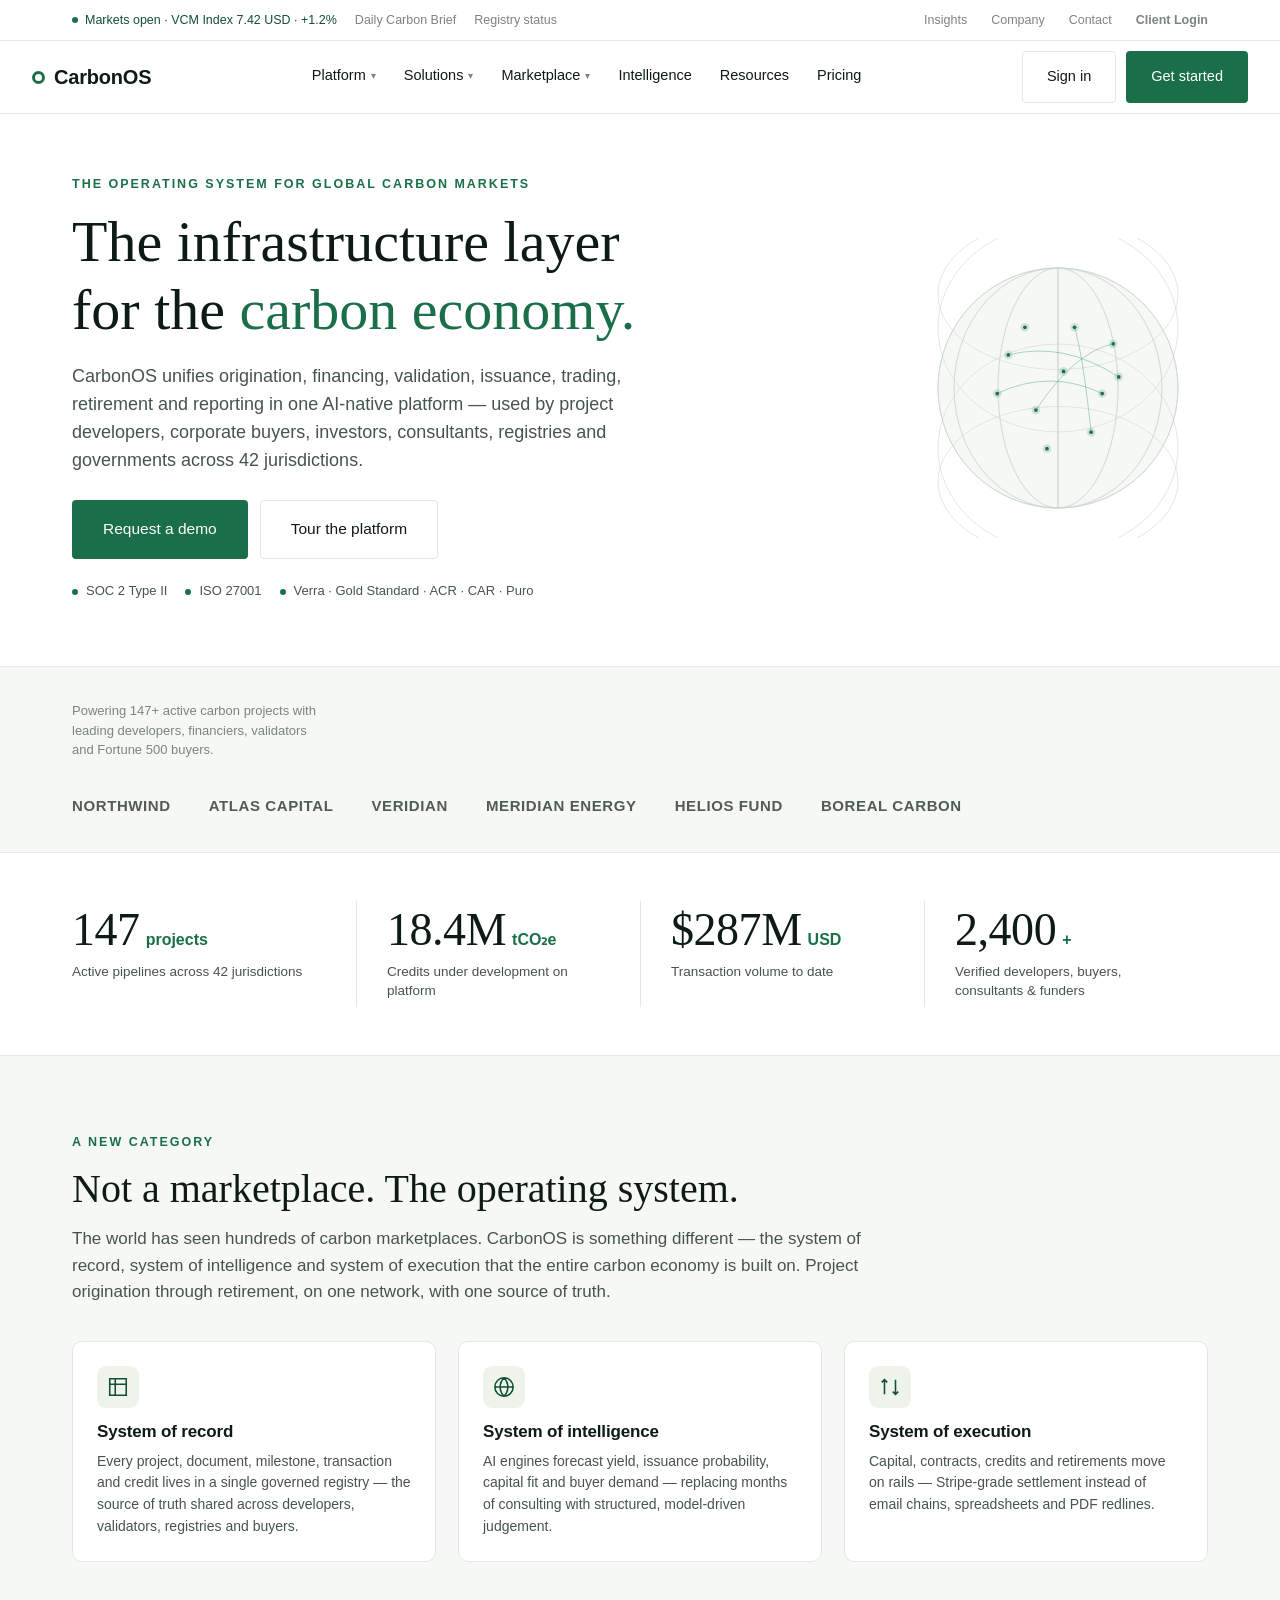
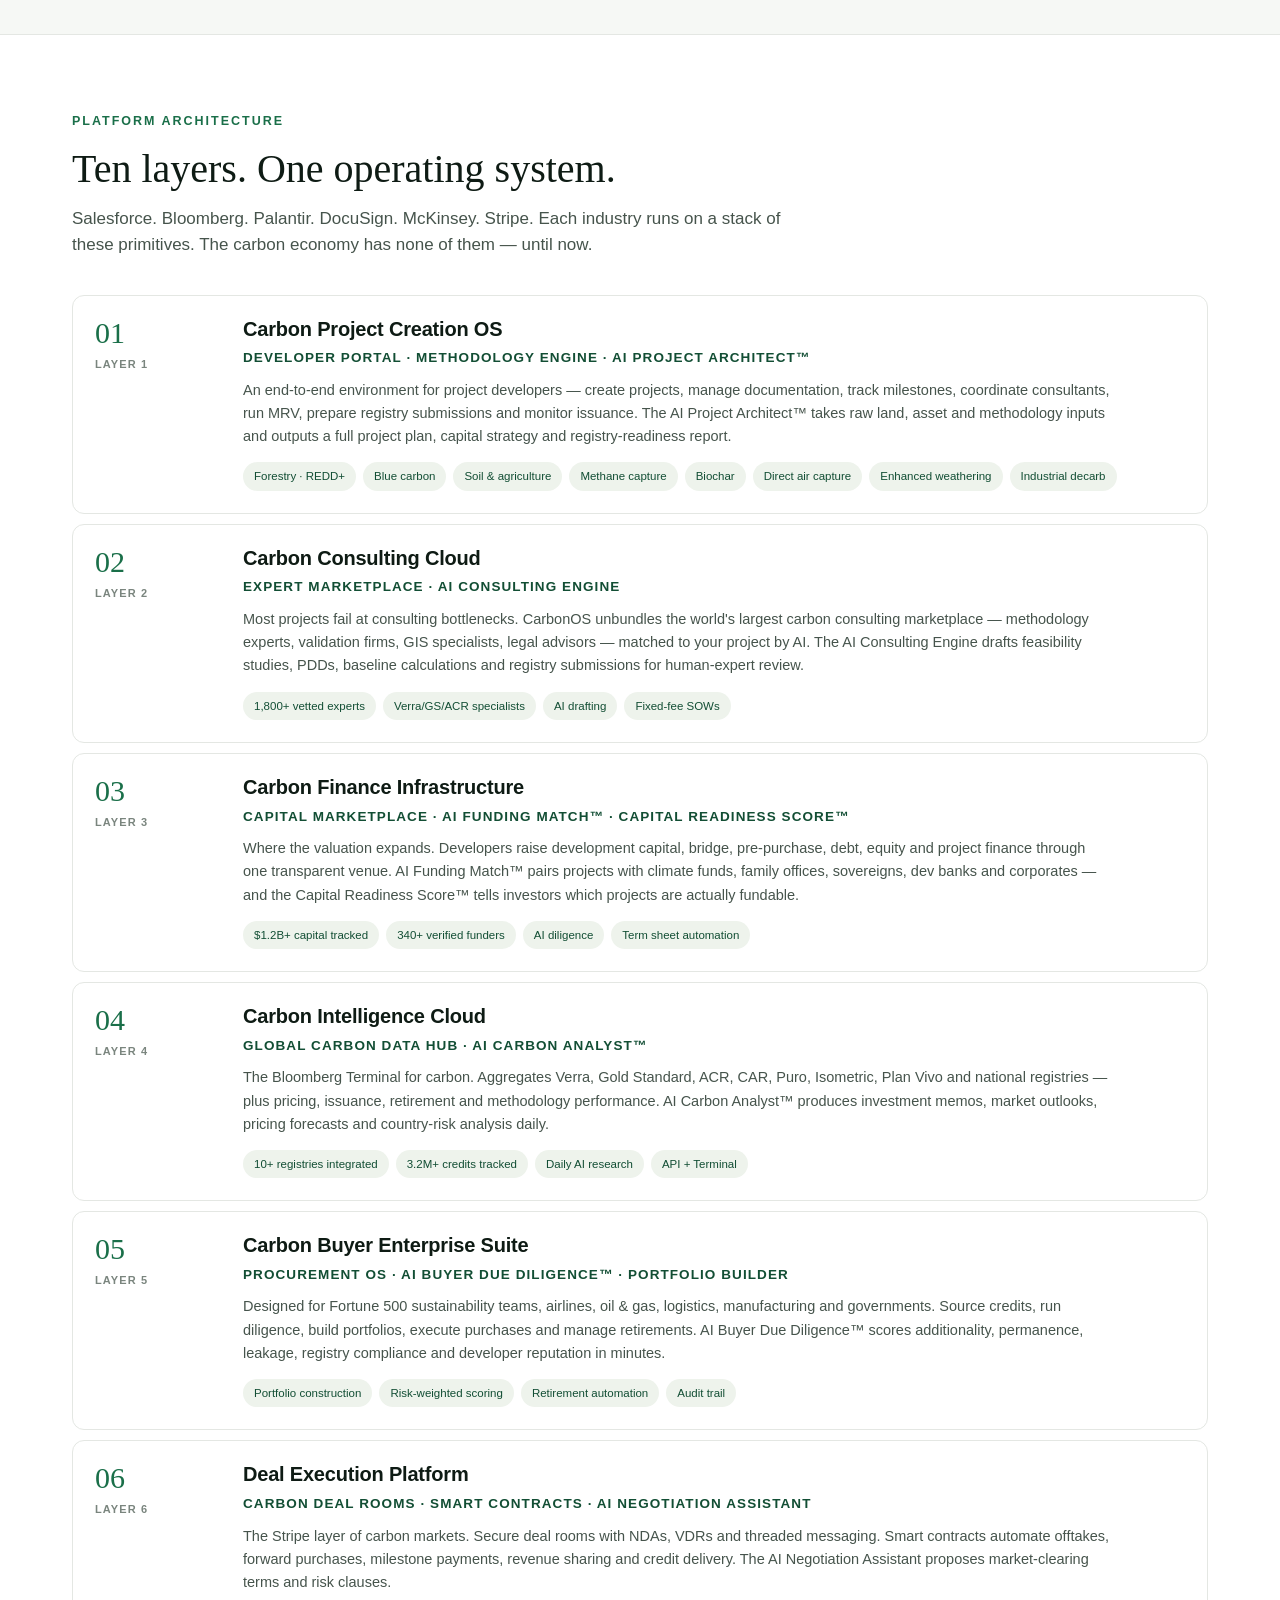
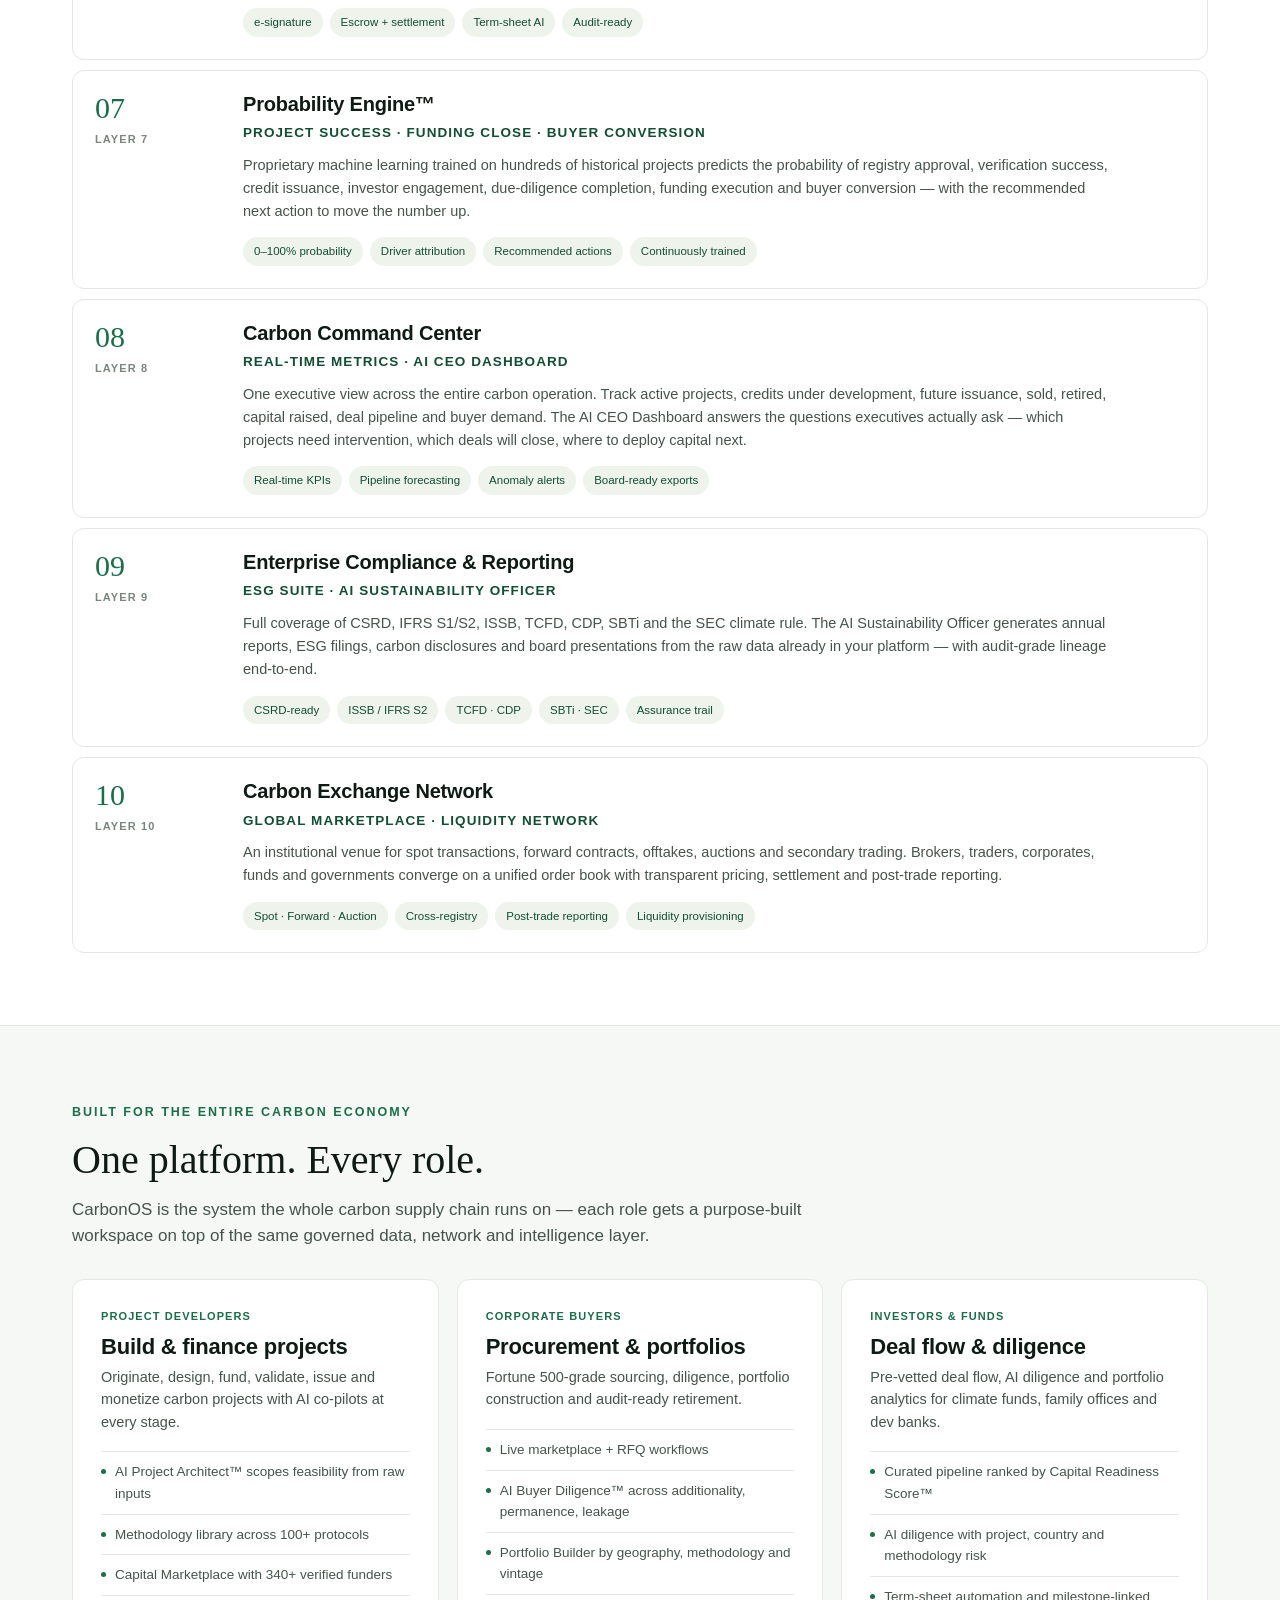
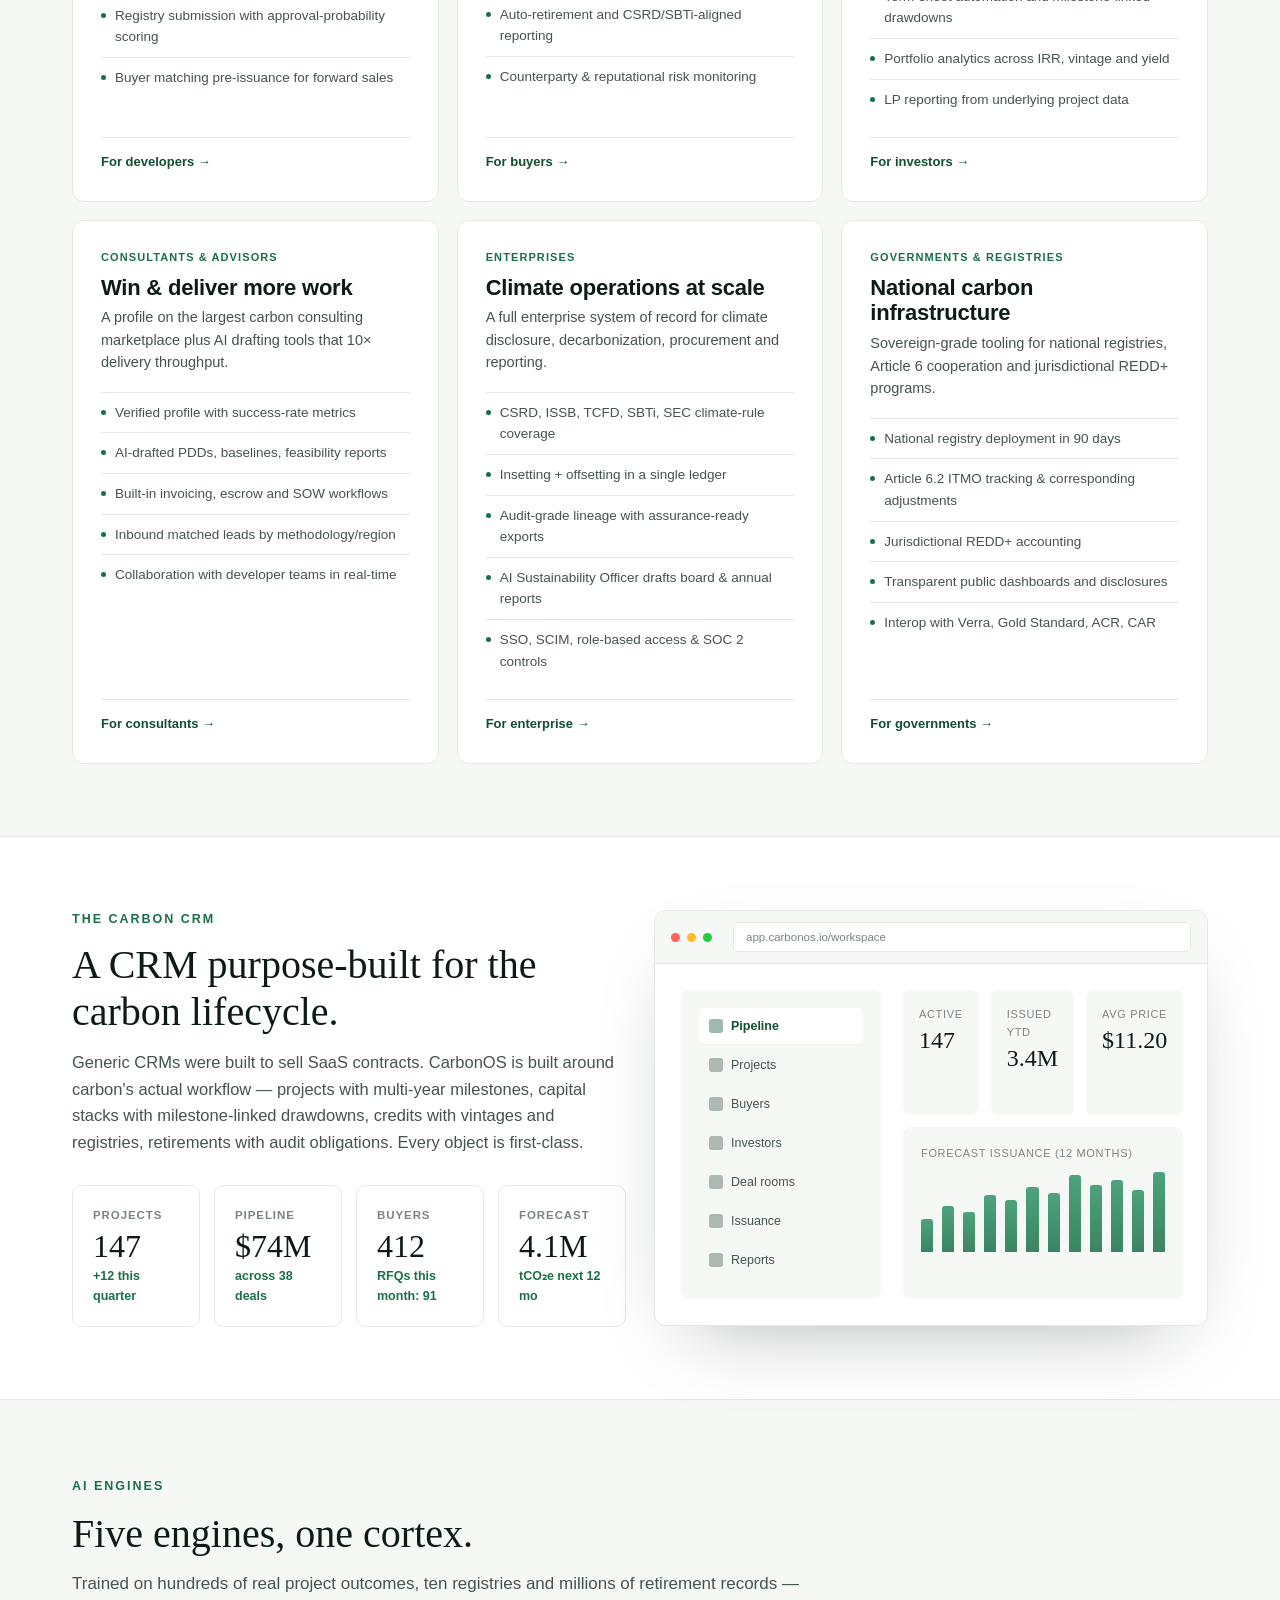
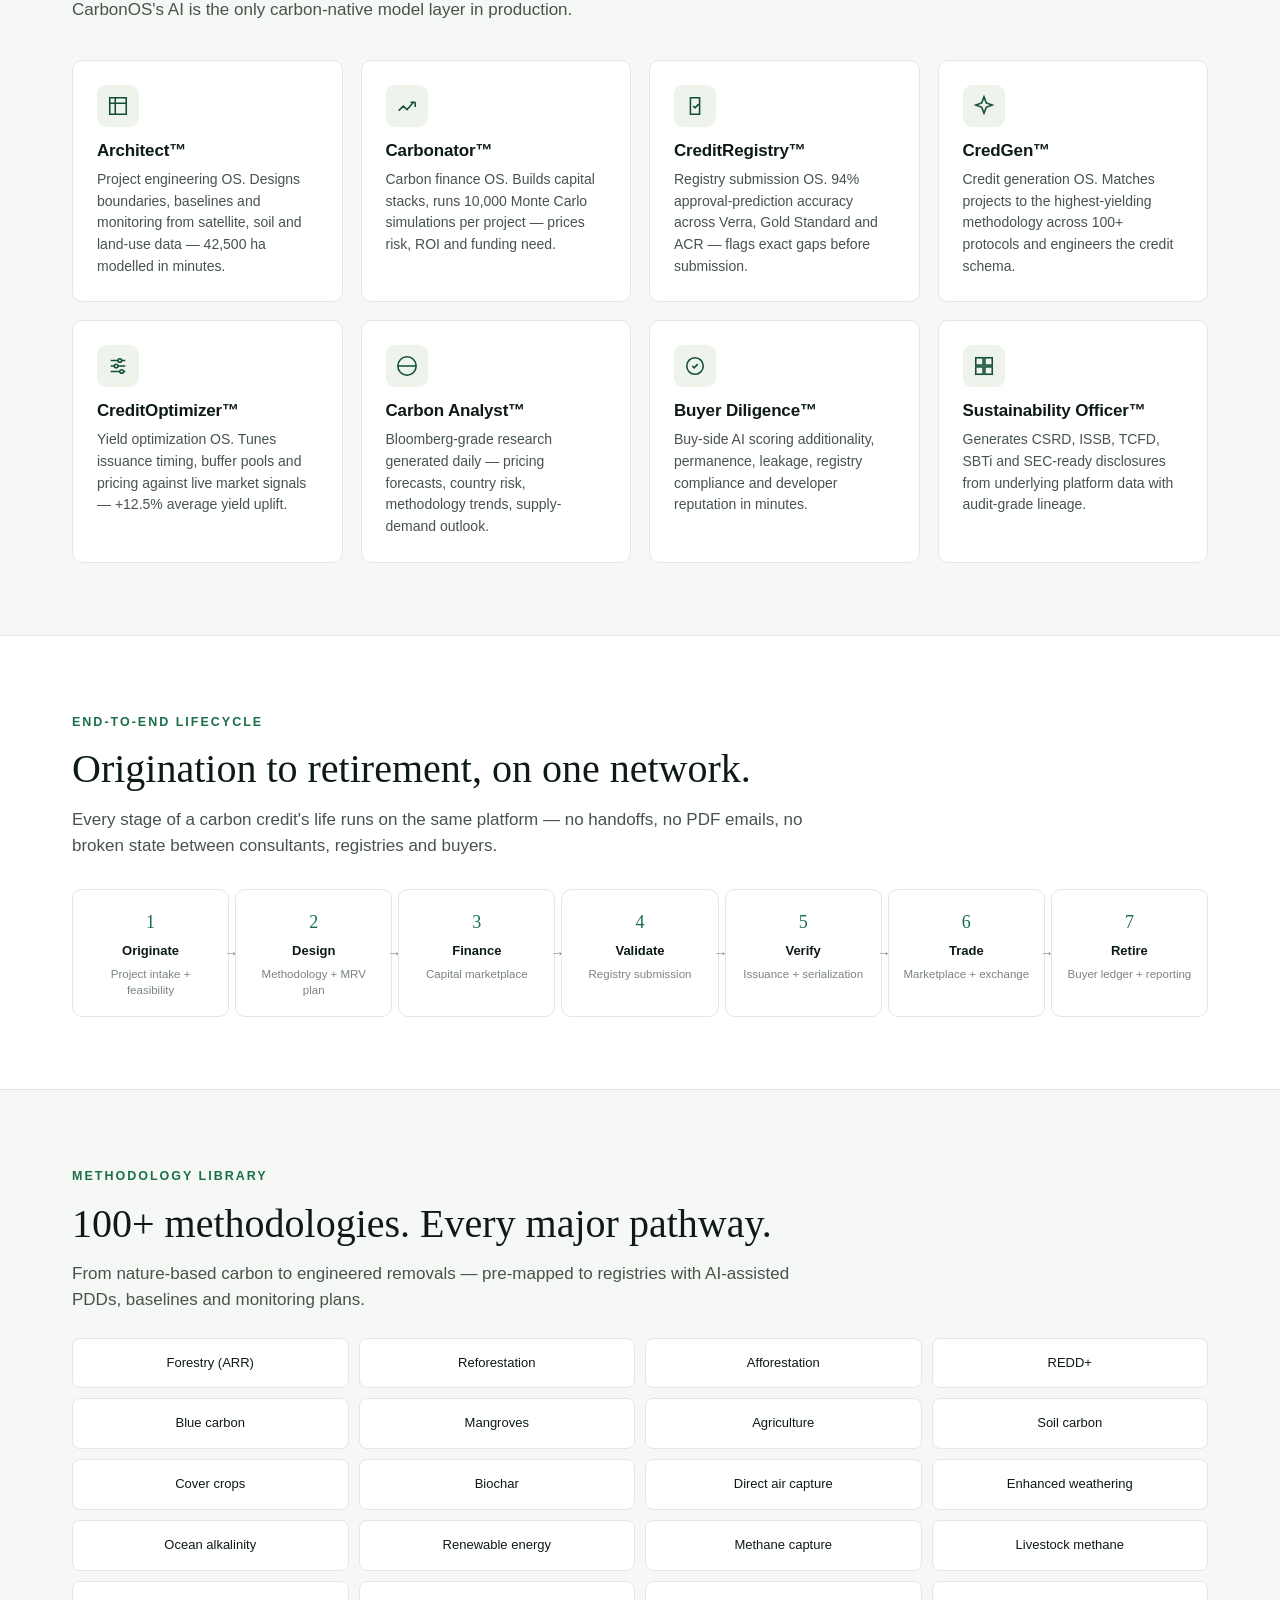
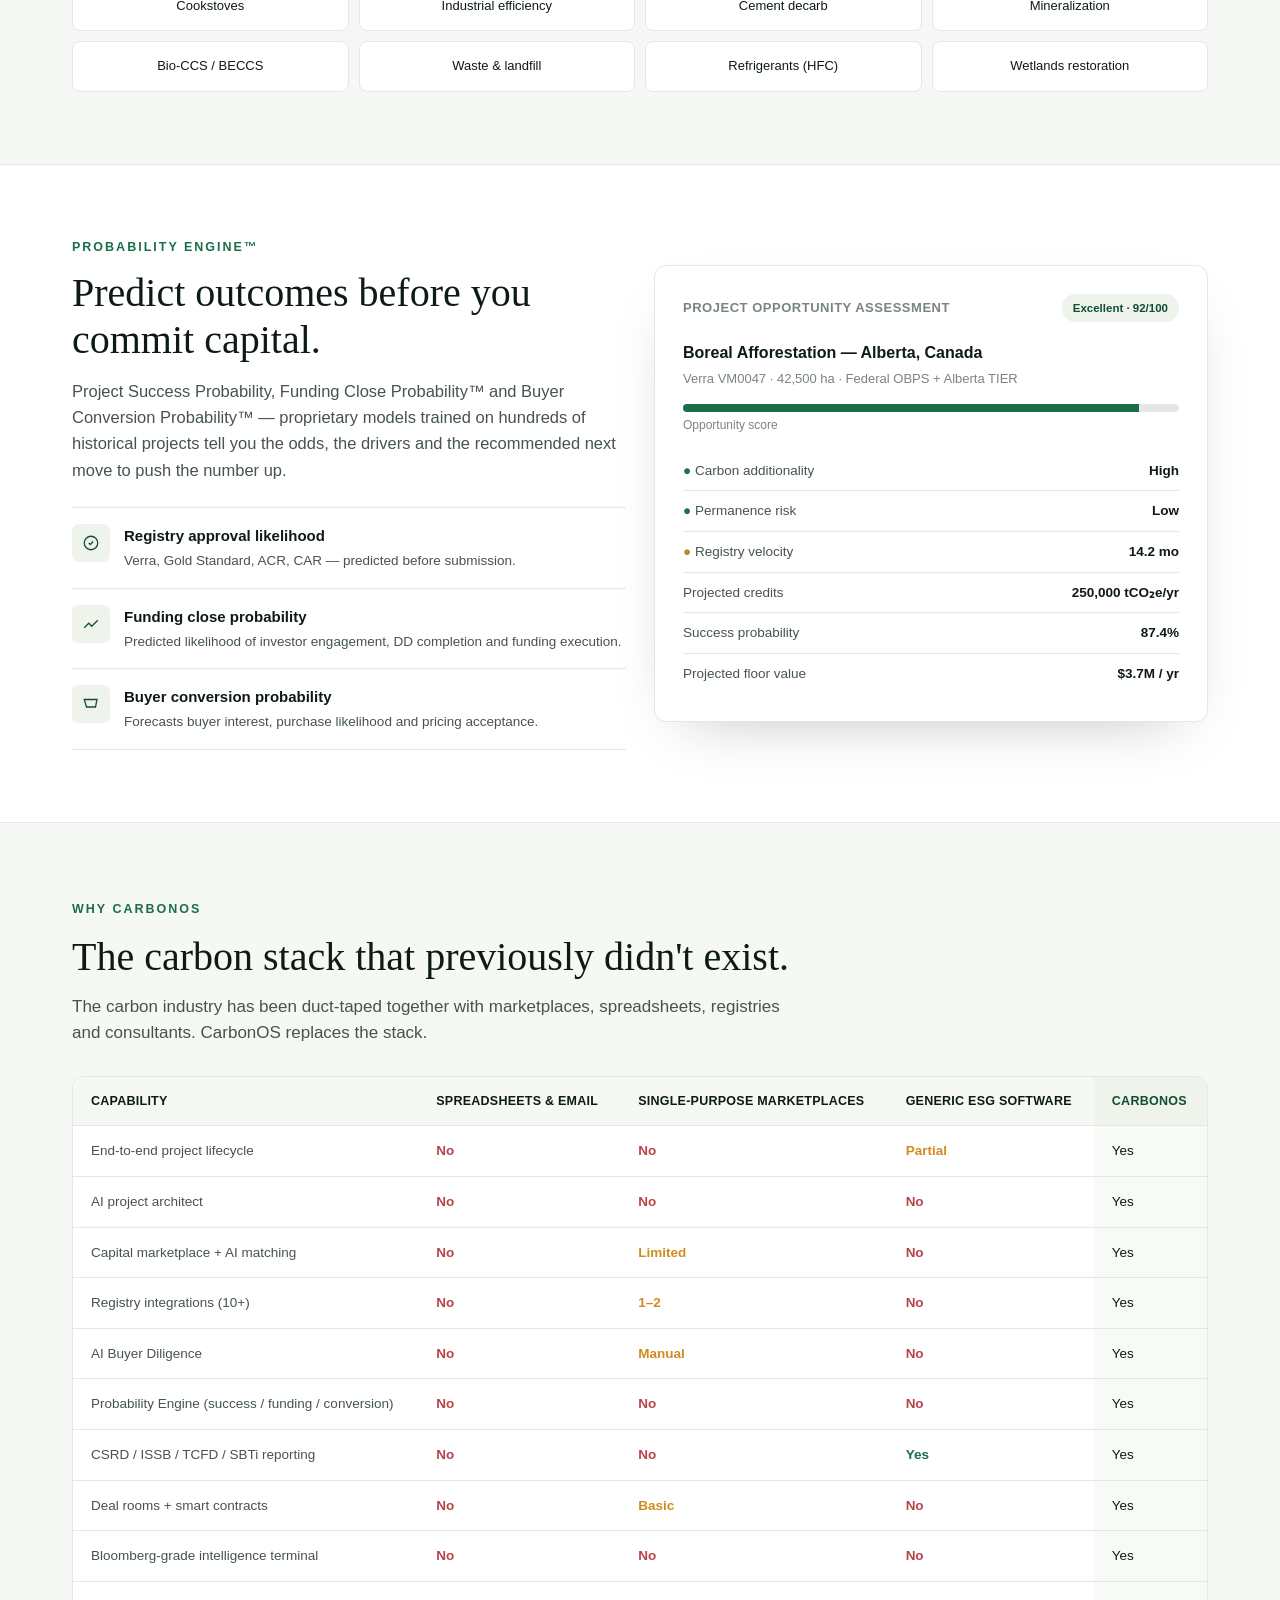
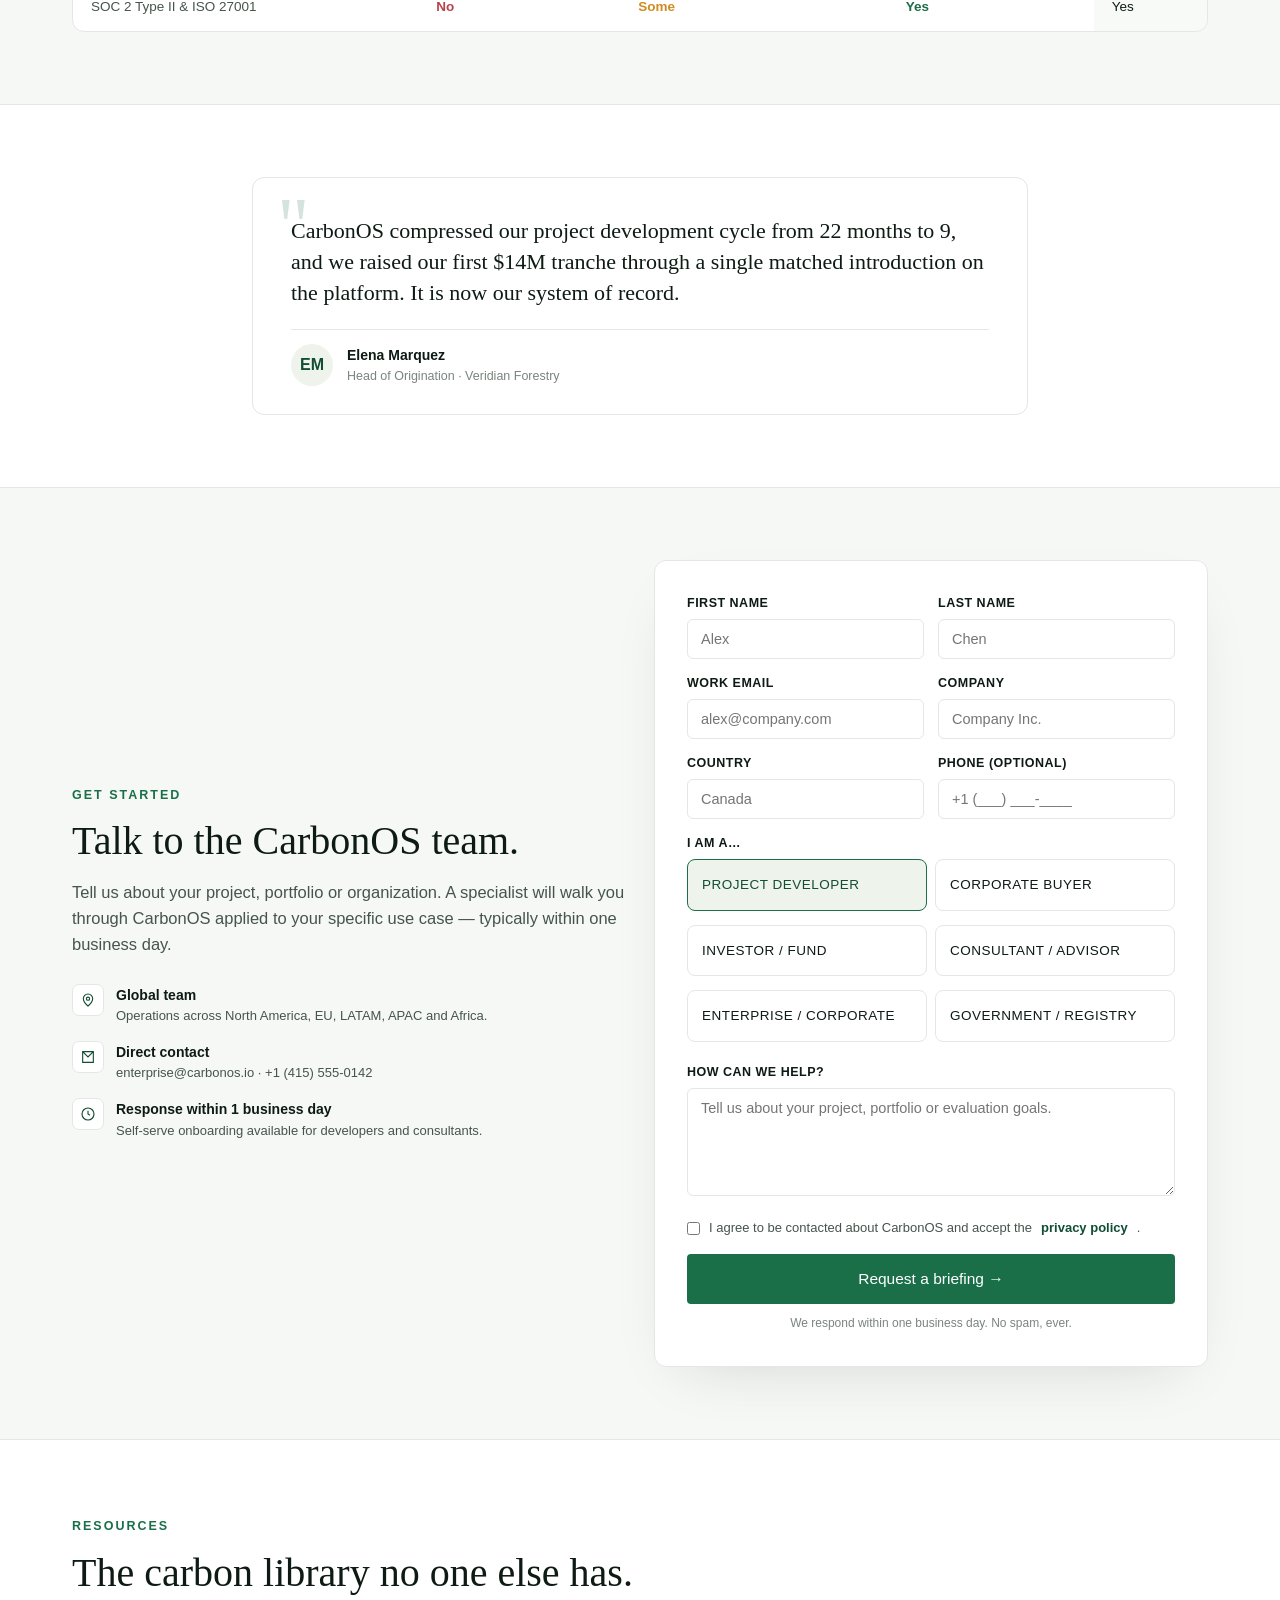
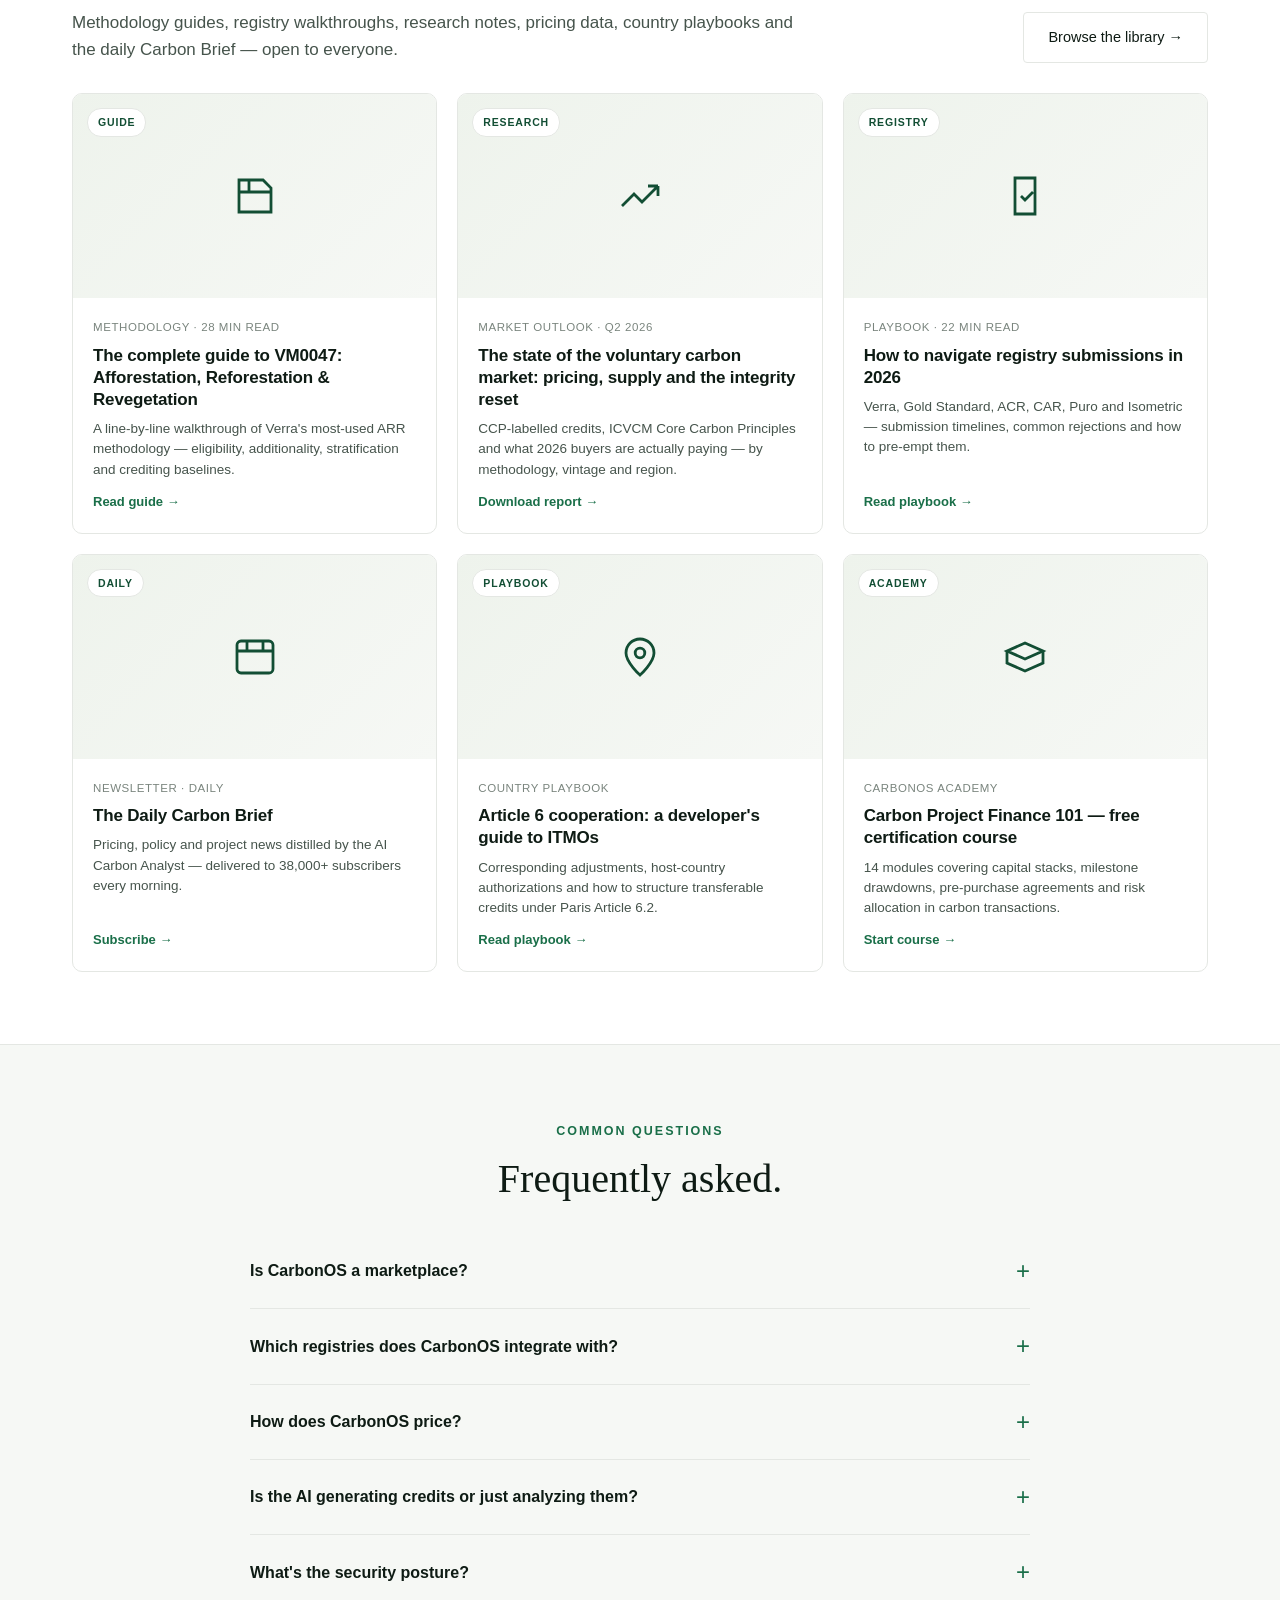
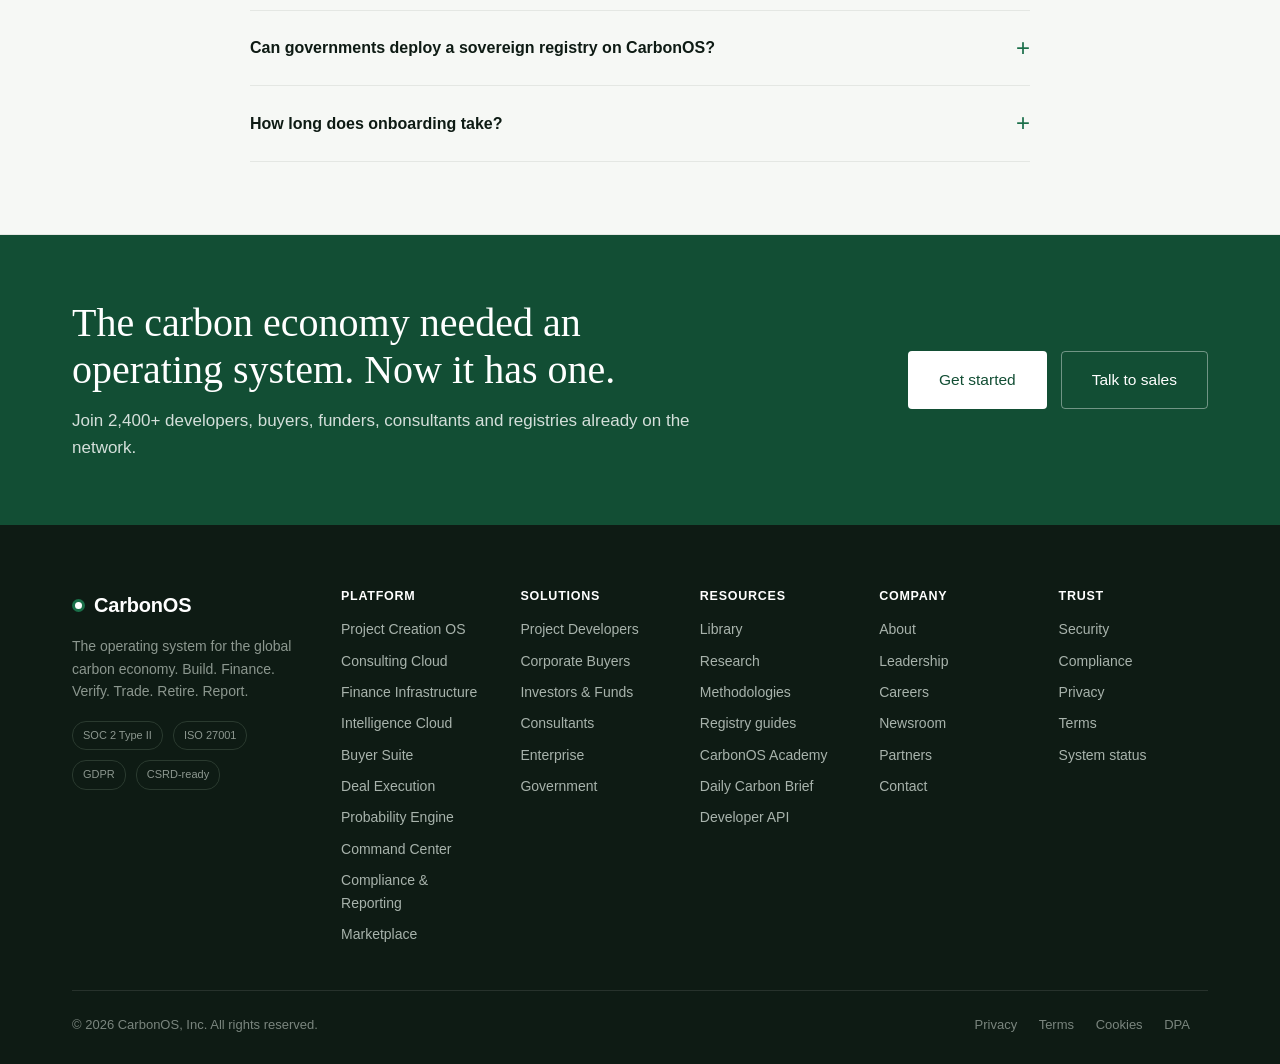
==== index.html @ 88d4db2c "Initial commit: CarbonOS website Full B2B platform site with 11 pages, shared design system, SEO inf" ====
<!DOCTYPE html>
<html lang="en">
<head>
<meta charset="UTF-8" />
<meta name="viewport" content="width=device-width, initial-scale=1.0" />
<title>CarbonOS — The Operating System for Global Carbon Markets</title>
<meta name="description" content="CarbonOS is the enterprise operating system for the global carbon economy — origination, financing, validation, issuance, trading, retirement, reporting and portfolio intelligence in one AI-native platform. Salesforce + Bloomberg + Stripe for carbon." />
<meta name="keywords" content="carbon markets, carbon project management, carbon credits, carbon CRM, MRV software, Verra, Gold Standard, carbon registry, ESG reporting, carbon finance, carbon marketplace, climate tech, carbon accounting, carbon project developers, carbon credit buyers, REDD+, blue carbon, biochar, direct air capture, voluntary carbon market, compliance carbon market" />
<meta name="author" content="CarbonOS" />
<meta name="robots" content="index, follow, max-image-preview:large" />
<link rel="canonical" href="https://carbonos.io/" />

<!-- Open Graph -->
<meta property="og:type" content="website" />
<meta property="og:site_name" content="CarbonOS" />
<meta property="og:title" content="CarbonOS — The Operating System for Global Carbon Markets" />
<meta property="og:description" content="Origination, financing, validation, issuance, trading, retirement and reporting — one AI-native platform powering the global carbon economy." />
<meta property="og:url" content="https://carbonos.io/" />
<meta property="og:image" content="https://carbonos.io/og.png" />

<!-- Twitter -->
<meta name="twitter:card" content="summary_large_image" />
<meta name="twitter:title" content="CarbonOS — The Operating System for Global Carbon Markets" />
<meta name="twitter:description" content="The enterprise OS for carbon project developers, investors, corporate buyers, registries, consultants and governments." />
<meta name="twitter:image" content="https://carbonos.io/og.png" />

<link rel="icon" href="data:image/svg+xml,%3Csvg xmlns='http://www.w3.org/2000/svg' viewBox='0 0 32 32'%3E%3Ccircle cx='16' cy='16' r='14' fill='%231A6F49'/%3E%3Ccircle cx='16' cy='16' r='6' fill='%23ffffff'/%3E%3C/svg%3E" />
<link rel="stylesheet" href="styles.css" />

<!-- Schema.org: Organization + SoftwareApplication -->
<script type="application/ld+json">
{
  "@context":"https://schema.org",
  "@graph":[
    {
      "@type":"Organization",
      "name":"CarbonOS",
      "url":"https://carbonos.io",
      "logo":"https://carbonos.io/logo.png",
      "description":"The operating system for the global carbon economy.",
      "sameAs":["https://www.linkedin.com/company/carbonos","https://twitter.com/carbonos"]
    },
    {
      "@type":"SoftwareApplication",
      "name":"CarbonOS Platform",
      "applicationCategory":"BusinessApplication",
      "operatingSystem":"Web",
      "offers":{"@type":"Offer","price":"0","priceCurrency":"USD","availability":"https://schema.org/InStock"},
      "aggregateRating":{"@type":"AggregateRating","ratingValue":"4.9","reviewCount":"187"}
    }
  ]
}
</script>
</head>
<body>

<!-- Utility bar -->
<div class="util">
  <div class="wrap">
    <div class="left">
      <span class="live"><b></b> Markets open · VCM Index 7.42 USD · +1.2%</span>
      <a href="resources.html#daily-brief" class="hide-mob">Daily Carbon Brief</a>
      <a href="resources.html#registry-status" class="hide-mob">Registry status</a>
    </div>
    <div class="right">
      <a href="resources.html">Insights</a>
      <a href="company.html">Company</a>
      <a href="contact.html">Contact</a>
      <a href="login.html"><strong>Client Login</strong></a>
    </div>
  </div>
</div>

<!-- Main nav -->
<nav class="topnav">
  <div class="wrap">
    <a class="logo" href="index.html"><span class="mk"></span> CarbonOS</a>
    <div class="navlinks">
      <div>
        <a href="platform.html">Platform <span class="caret">▾</span></a>
        <div class="dropdown wide">
          <div class="dd-grid three">
            <a class="dd-item" href="platform.html#project-os"><span class="ic"><svg viewBox="0 0 24 24"><path d="M3 3h18v18H3zM3 9h18M9 3v18"/></svg></span><span><span class="nm">Project Creation OS</span><span class="ds">Developer portal · methodologies · MRV</span></span></a>
            <a class="dd-item" href="platform.html#consulting"><span class="ic"><svg viewBox="0 0 24 24"><path d="M3 21l3-9 4 4 7-8M21 8v5M21 8h-5"/></svg></span><span><span class="nm">Consulting Cloud</span><span class="ds">Expert marketplace + AI drafts</span></span></a>
            <a class="dd-item" href="platform.html#finance"><span class="ic"><svg viewBox="0 0 24 24"><path d="M3 12h18M3 6h18M3 18h18"/></svg></span><span><span class="nm">Finance Infrastructure</span><span class="ds">Capital marketplace · matching</span></span></a>
            <a class="dd-item" href="platform.html#intelligence"><span class="ic"><svg viewBox="0 0 24 24"><circle cx="12" cy="12" r="9"/><path d="M3 12h18M12 3a14 14 0 010 18M12 3a14 14 0 000 18"/></svg></span><span><span class="nm">Intelligence Cloud</span><span class="ds">Bloomberg terminal for carbon</span></span></a>
            <a class="dd-item" href="platform.html#buyer-suite"><span class="ic"><svg viewBox="0 0 24 24"><path d="M3 6h17l-2 10H6zM9 21a1 1 0 100-2 1 1 0 000 2zM16 21a1 1 0 100-2 1 1 0 000 2z"/></svg></span><span><span class="nm">Buyer Enterprise Suite</span><span class="ds">Procurement · diligence · portfolio</span></span></a>
            <a class="dd-item" href="platform.html#deal-room"><span class="ic"><svg viewBox="0 0 24 24"><path d="M4 7h16v13H4zM4 7l3-3h10l3 3"/></svg></span><span><span class="nm">Deal Execution</span><span class="ds">Deal rooms · contracts · settlement</span></span></a>
            <a class="dd-item" href="platform.html#probability"><span class="ic"><svg viewBox="0 0 24 24"><path d="M3 17l5-5 4 4 7-8"/></svg></span><span><span class="nm">Probability Engine™</span><span class="ds">Success · funding · conversion</span></span></a>
            <a class="dd-item" href="platform.html#command"><span class="ic"><svg viewBox="0 0 24 24"><rect x="3" y="3" width="8" height="8"/><rect x="13" y="3" width="8" height="8"/><rect x="3" y="13" width="8" height="8"/><rect x="13" y="13" width="8" height="8"/></svg></span><span><span class="nm">Command Center</span><span class="ds">Executive dashboards · AI CEO</span></span></a>
            <a class="dd-item" href="platform.html#compliance"><span class="ic"><svg viewBox="0 0 24 24"><path d="M12 2l9 4v6c0 5-3.8 9-9 10-5.2-1-9-5-9-10V6z"/></svg></span><span><span class="nm">Compliance &amp; Reporting</span><span class="ds">CSRD · ISSB · TCFD · SBTi · SEC</span></span></a>
          </div>
          <div class="dd-foot">
            <span>Built for project developers, investors, buyers, consultants, registries &amp; governments.</span>
            <a href="platform.html">Full architecture →</a>
          </div>
        </div>
      </div>
      <div>
        <a href="solutions.html">Solutions <span class="caret">▾</span></a>
        <div class="dropdown">
          <div class="dd-grid">
            <a class="dd-item" href="solutions.html#developers"><span class="ic"><svg viewBox="0 0 24 24"><path d="M3 20l6-9 4 6 3-4 5 7z"/></svg></span><span><span class="nm">For Project Developers</span><span class="ds">Originate, fund, issue, monetize</span></span></a>
            <a class="dd-item" href="solutions.html#buyers"><span class="ic"><svg viewBox="0 0 24 24"><path d="M3 6h17l-2 10H6zM9 21a1 1 0 100-2 1 1 0 000 2zM16 21a1 1 0 100-2 1 1 0 000 2z"/></svg></span><span><span class="nm">For Corporate Buyers</span><span class="ds">Source, diligence, retire portfolios</span></span></a>
            <a class="dd-item" href="solutions.html#investors"><span class="ic"><svg viewBox="0 0 24 24"><path d="M3 17l6-6 4 4 8-8"/></svg></span><span><span class="nm">For Investors &amp; Funds</span><span class="ds">Deal flow + AI diligence</span></span></a>
            <a class="dd-item" href="solutions.html#consultants"><span class="ic"><svg viewBox="0 0 24 24"><path d="M12 12c2.7 0 5-2.3 5-5s-2.3-5-5-5-5 2.3-5 5 2.3 5 5 5zM4 22c0-4.4 3.6-8 8-8s8 3.6 8 8"/></svg></span><span><span class="nm">For Consultants</span><span class="ds">Win work, AI co-pilot drafts</span></span></a>
            <a class="dd-item" href="solutions.html#enterprise"><span class="ic"><svg viewBox="0 0 24 24"><path d="M4 21V8l8-5 8 5v13M9 21v-6h6v6"/></svg></span><span><span class="nm">For Fortune 500</span><span class="ds">CSRD/ISSB-grade infrastructure</span></span></a>
            <a class="dd-item" href="solutions.html#government"><span class="ic"><svg viewBox="0 0 24 24"><path d="M3 21h18M5 21V9l7-5 7 5v12M9 21v-6h6v6"/></svg></span><span><span class="nm">For Governments</span><span class="ds">National registries · Article 6</span></span></a>
          </div>
        </div>
      </div>
      <div>
        <a href="marketplace.html">Marketplace <span class="caret">▾</span></a>
        <div class="dropdown">
          <div class="dd-grid">
            <a class="dd-item" href="marketplace.html#projects"><span class="ic"><svg viewBox="0 0 24 24"><circle cx="12" cy="12" r="9"/><path d="M3 12h18"/></svg></span><span><span class="nm">Browse Projects</span><span class="ds">Live carbon project listings</span></span></a>
            <a class="dd-item" href="marketplace.html#offers"><span class="ic"><svg viewBox="0 0 24 24"><path d="M12 2l3 7h7l-6 4 2 7-6-4-6 4 2-7-6-4h7z"/></svg></span><span><span class="nm">Featured Offerings</span><span class="ds">Curated, diligenced credits</span></span></a>
            <a class="dd-item" href="marketplace.html#exchange"><span class="ic"><svg viewBox="0 0 24 24"><path d="M3 7l3-3 3 3M6 4v16M21 17l-3 3-3-3M18 20V4"/></svg></span><span><span class="nm">Carbon Exchange</span><span class="ds">Spot · forward · auction</span></span></a>
            <a class="dd-item" href="marketplace.html#capital"><span class="ic"><svg viewBox="0 0 24 24"><path d="M12 2v20M5 9l7-7 7 7"/></svg></span><span><span class="nm">Capital Marketplace</span><span class="ds">Project financing deal flow</span></span></a>
          </div>
        </div>
      </div>
      <div><a href="intelligence.html">Intelligence</a></div>
      <div><a href="resources.html">Resources</a></div>
      <div><a href="pricing.html">Pricing</a></div>
    </div>
    <div class="navbtns">
      <a class="btn btn-outline" href="login.html">Sign in</a>
      <a class="btn btn-primary" href="signup.html">Get started</a>
      <button class="mob-toggle" aria-label="Menu"><svg viewBox="0 0 24 24"><path d="M3 6h18M3 12h18M3 18h18"/></svg></button>
    </div>
  </div>
</nav>

<!-- Hero -->
<header class="hero">
  <div class="wrap grid">
    <div>
      <div class="eyebrow">The operating system for global carbon markets</div>
      <h1 class="serif">The infrastructure layer<br>for the <span class="accent">carbon economy.</span></h1>
      <p class="lead">CarbonOS unifies origination, financing, validation, issuance, trading, retirement and reporting in one AI-native platform — used by project developers, corporate buyers, investors, consultants, registries and governments across 42 jurisdictions.</p>
      <div class="cta">
        <a class="btn btn-primary btn-lg" href="signup.html">Request a demo</a>
        <a class="btn btn-outline btn-lg" href="platform.html">Tour the platform</a>
      </div>
      <div class="hero-meta">
        <span class="m"><b></b> SOC 2 Type II</span>
        <span class="m"><b></b> ISO 27001</span>
        <span class="m"><b></b> Verra · Gold Standard · ACR · CAR · Puro</span>
      </div>
    </div>
    <div class="visual" id="visual"></div>
  </div>
</header>

<!-- Trust -->
<div class="trust">
  <div class="wrap">
    <div class="lab">Powering 147+ active carbon projects with leading developers, financiers, validators and Fortune 500 buyers.</div>
    <div class="logos">
      <span>NORTHWIND</span><span>ATLAS CAPITAL</span><span>VERIDIAN</span>
      <span>MERIDIAN ENERGY</span><span>HELIOS FUND</span><span>BOREAL CARBON</span>
    </div>
  </div>
</div>

<!-- Live stats -->
<section class="stats">
  <div class="wrap row">
    <div class="s"><div class="num">147<span class="u">projects</span></div><div class="lab">Active pipelines across 42 jurisdictions</div></div>
    <div class="s"><div class="num">18.4M<span class="u">tCO₂e</span></div><div class="lab">Credits under development on platform</div></div>
    <div class="s"><div class="num">$287M<span class="u">USD</span></div><div class="lab">Transaction volume to date</div></div>
    <div class="s"><div class="num">2,400<span class="u">+</span></div><div class="lab">Verified developers, buyers, consultants &amp; funders</div></div>
  </div>
</section>

<!-- Positioning -->
<section class="sec alt">
  <div class="wrap">
    <div class="sec-head" style="max-width:50em">
      <div class="eyebrow">A new category</div>
      <h2 class="serif">Not a marketplace. The operating system.</h2>
      <p>The world has seen hundreds of carbon marketplaces. CarbonOS is something different — the system of record, system of intelligence and system of execution that the entire carbon economy is built on. Project origination through retirement, on one network, with one source of truth.</p>
    </div>
    <div class="grid-3" style="margin-top:36px">
      <div class="card">
        <div class="ic"><svg viewBox="0 0 24 24"><path d="M3 3h18v18H3zM3 9h18M9 3v18"/></svg></div>
        <h3>System of record</h3>
        <p>Every project, document, milestone, transaction and credit lives in a single governed registry — the source of truth shared across developers, validators, registries and buyers.</p>
      </div>
      <div class="card">
        <div class="ic"><svg viewBox="0 0 24 24"><path d="M12 2a10 10 0 100 20 10 10 0 000-20zM2 12h20M12 2a14 14 0 010 20M12 2a14 14 0 000 20"/></svg></div>
        <h3>System of intelligence</h3>
        <p>AI engines forecast yield, issuance probability, capital fit and buyer demand — replacing months of consulting with structured, model-driven judgement.</p>
      </div>
      <div class="card">
        <div class="ic"><svg viewBox="0 0 24 24"><path d="M3 7l3-3 3 3M6 4v16M21 17l-3 3-3-3M18 20V4"/></svg></div>
        <h3>System of execution</h3>
        <p>Capital, contracts, credits and retirements move on rails — Stripe-grade settlement instead of email chains, spreadsheets and PDF redlines.</p>
      </div>
    </div>
  </div>
</section>

<!-- The 10 layers -->
<section class="sec" id="architecture">
  <div class="wrap">
    <div class="sec-head">
      <div class="eyebrow">Platform architecture</div>
      <h2 class="serif">Ten layers. One operating system.</h2>
      <p>Salesforce. Bloomberg. Palantir. DocuSign. McKinsey. Stripe. Each industry runs on a stack of these primitives. The carbon economy has none of them — until now.</p>
    </div>

    <div class="osstack">

      <div class="osrow">
        <div class="lay"><span class="num">01</span><span class="tag">Layer 1</span></div>
        <div class="body">
          <h3>Carbon Project Creation OS</h3>
          <div class="sub">Developer portal · Methodology engine · AI Project Architect™</div>
          <p>An end-to-end environment for project developers — create projects, manage documentation, track milestones, coordinate consultants, run MRV, prepare registry submissions and monitor issuance. The AI Project Architect™ takes raw land, asset and methodology inputs and outputs a full project plan, capital strategy and registry-readiness report.</p>
          <div class="chips">
            <span>Forestry · REDD+</span><span>Blue carbon</span><span>Soil &amp; agriculture</span><span>Methane capture</span><span>Biochar</span><span>Direct air capture</span><span>Enhanced weathering</span><span>Industrial decarb</span>
          </div>
        </div>
      </div>

      <div class="osrow">
        <div class="lay"><span class="num">02</span><span class="tag">Layer 2</span></div>
        <div class="body">
          <h3>Carbon Consulting Cloud</h3>
          <div class="sub">Expert marketplace · AI Consulting Engine</div>
          <p>Most projects fail at consulting bottlenecks. CarbonOS unbundles the world's largest carbon consulting marketplace — methodology experts, validation firms, GIS specialists, legal advisors — matched to your project by AI. The AI Consulting Engine drafts feasibility studies, PDDs, baseline calculations and registry submissions for human-expert review.</p>
          <div class="chips">
            <span>1,800+ vetted experts</span><span>Verra/GS/ACR specialists</span><span>AI drafting</span><span>Fixed-fee SOWs</span>
          </div>
        </div>
      </div>

      <div class="osrow">
        <div class="lay"><span class="num">03</span><span class="tag">Layer 3</span></div>
        <div class="body">
          <h3>Carbon Finance Infrastructure</h3>
          <div class="sub">Capital Marketplace · AI Funding Match™ · Capital Readiness Score™</div>
          <p>Where the valuation expands. Developers raise development capital, bridge, pre-purchase, debt, equity and project finance through one transparent venue. AI Funding Match™ pairs projects with climate funds, family offices, sovereigns, dev banks and corporates — and the Capital Readiness Score™ tells investors which projects are actually fundable.</p>
          <div class="chips">
            <span>$1.2B+ capital tracked</span><span>340+ verified funders</span><span>AI diligence</span><span>Term sheet automation</span>
          </div>
        </div>
      </div>

      <div class="osrow">
        <div class="lay"><span class="num">04</span><span class="tag">Layer 4</span></div>
        <div class="body">
          <h3>Carbon Intelligence Cloud</h3>
          <div class="sub">Global Carbon Data Hub · AI Carbon Analyst™</div>
          <p>The Bloomberg Terminal for carbon. Aggregates Verra, Gold Standard, ACR, CAR, Puro, Isometric, Plan Vivo and national registries — plus pricing, issuance, retirement and methodology performance. AI Carbon Analyst™ produces investment memos, market outlooks, pricing forecasts and country-risk analysis daily.</p>
          <div class="chips">
            <span>10+ registries integrated</span><span>3.2M+ credits tracked</span><span>Daily AI research</span><span>API + Terminal</span>
          </div>
        </div>
      </div>

      <div class="osrow">
        <div class="lay"><span class="num">05</span><span class="tag">Layer 5</span></div>
        <div class="body">
          <h3>Carbon Buyer Enterprise Suite</h3>
          <div class="sub">Procurement OS · AI Buyer Due Diligence™ · Portfolio Builder</div>
          <p>Designed for Fortune 500 sustainability teams, airlines, oil &amp; gas, logistics, manufacturing and governments. Source credits, run diligence, build portfolios, execute purchases and manage retirements. AI Buyer Due Diligence™ scores additionality, permanence, leakage, registry compliance and developer reputation in minutes.</p>
          <div class="chips">
            <span>Portfolio construction</span><span>Risk-weighted scoring</span><span>Retirement automation</span><span>Audit trail</span>
          </div>
        </div>
      </div>

      <div class="osrow">
        <div class="lay"><span class="num">06</span><span class="tag">Layer 6</span></div>
        <div class="body">
          <h3>Deal Execution Platform</h3>
          <div class="sub">Carbon Deal Rooms · Smart Contracts · AI Negotiation Assistant</div>
          <p>The Stripe layer of carbon markets. Secure deal rooms with NDAs, VDRs and threaded messaging. Smart contracts automate offtakes, forward purchases, milestone payments, revenue sharing and credit delivery. The AI Negotiation Assistant proposes market-clearing terms and risk clauses.</p>
          <div class="chips">
            <span>e-signature</span><span>Escrow + settlement</span><span>Term-sheet AI</span><span>Audit-ready</span>
          </div>
        </div>
      </div>

      <div class="osrow">
        <div class="lay"><span class="num">07</span><span class="tag">Layer 7</span></div>
        <div class="body">
          <h3>Probability Engine™</h3>
          <div class="sub">Project Success · Funding Close · Buyer Conversion</div>
          <p>Proprietary machine learning trained on hundreds of historical projects predicts the probability of registry approval, verification success, credit issuance, investor engagement, due-diligence completion, funding execution and buyer conversion — with the recommended next action to move the number up.</p>
          <div class="chips">
            <span>0–100% probability</span><span>Driver attribution</span><span>Recommended actions</span><span>Continuously trained</span>
          </div>
        </div>
      </div>

      <div class="osrow">
        <div class="lay"><span class="num">08</span><span class="tag">Layer 8</span></div>
        <div class="body">
          <h3>Carbon Command Center</h3>
          <div class="sub">Real-time metrics · AI CEO Dashboard</div>
          <p>One executive view across the entire carbon operation. Track active projects, credits under development, future issuance, sold, retired, capital raised, deal pipeline and buyer demand. The AI CEO Dashboard answers the questions executives actually ask — which projects need intervention, which deals will close, where to deploy capital next.</p>
          <div class="chips">
            <span>Real-time KPIs</span><span>Pipeline forecasting</span><span>Anomaly alerts</span><span>Board-ready exports</span>
          </div>
        </div>
      </div>

      <div class="osrow">
        <div class="lay"><span class="num">09</span><span class="tag">Layer 9</span></div>
        <div class="body">
          <h3>Enterprise Compliance &amp; Reporting</h3>
          <div class="sub">ESG Suite · AI Sustainability Officer</div>
          <p>Full coverage of CSRD, IFRS S1/S2, ISSB, TCFD, CDP, SBTi and the SEC climate rule. The AI Sustainability Officer generates annual reports, ESG filings, carbon disclosures and board presentations from the raw data already in your platform — with audit-grade lineage end-to-end.</p>
          <div class="chips">
            <span>CSRD-ready</span><span>ISSB / IFRS S2</span><span>TCFD · CDP</span><span>SBTi · SEC</span><span>Assurance trail</span>
          </div>
        </div>
      </div>

      <div class="osrow">
        <div class="lay"><span class="num">10</span><span class="tag">Layer 10</span></div>
        <div class="body">
          <h3>Carbon Exchange Network</h3>
          <div class="sub">Global Marketplace · Liquidity Network</div>
          <p>An institutional venue for spot transactions, forward contracts, offtakes, auctions and secondary trading. Brokers, traders, corporates, funds and governments converge on a unified order book with transparent pricing, settlement and post-trade reporting.</p>
          <div class="chips">
            <span>Spot · Forward · Auction</span><span>Cross-registry</span><span>Post-trade reporting</span><span>Liquidity provisioning</span>
          </div>
        </div>
      </div>

    </div>
  </div>
</section>

<!-- Audiences -->
<section class="sec alt" id="audiences">
  <div class="wrap">
    <div class="sec-head">
      <div class="eyebrow">Built for the entire carbon economy</div>
      <h2 class="serif">One platform. Every role.</h2>
      <p>CarbonOS is the system the whole carbon supply chain runs on — each role gets a purpose-built workspace on top of the same governed data, network and intelligence layer.</p>
    </div>
    <div class="audrow">
      <div class="aud">
        <div class="tag">Project developers</div>
        <h3>Build &amp; finance projects</h3>
        <div class="sum">Originate, design, fund, validate, issue and monetize carbon projects with AI co-pilots at every stage.</div>
        <ul>
          <li>AI Project Architect™ scopes feasibility from raw inputs</li>
          <li>Methodology library across 100+ protocols</li>
          <li>Capital Marketplace with 340+ verified funders</li>
          <li>Registry submission with approval-probability scoring</li>
          <li>Buyer matching pre-issuance for forward sales</li>
        </ul>
        <div class="footer-l"><a class="lk" href="solutions.html#developers">For developers →</a></div>
      </div>
      <div class="aud">
        <div class="tag">Corporate buyers</div>
        <h3>Procurement &amp; portfolios</h3>
        <div class="sum">Fortune 500-grade sourcing, diligence, portfolio construction and audit-ready retirement.</div>
        <ul>
          <li>Live marketplace + RFQ workflows</li>
          <li>AI Buyer Diligence™ across additionality, permanence, leakage</li>
          <li>Portfolio Builder by geography, methodology and vintage</li>
          <li>Auto-retirement and CSRD/SBTi-aligned reporting</li>
          <li>Counterparty &amp; reputational risk monitoring</li>
        </ul>
        <div class="footer-l"><a class="lk" href="solutions.html#buyers">For buyers →</a></div>
      </div>
      <div class="aud">
        <div class="tag">Investors &amp; funds</div>
        <h3>Deal flow &amp; diligence</h3>
        <div class="sum">Pre-vetted deal flow, AI diligence and portfolio analytics for climate funds, family offices and dev banks.</div>
        <ul>
          <li>Curated pipeline ranked by Capital Readiness Score™</li>
          <li>AI diligence with project, country and methodology risk</li>
          <li>Term-sheet automation and milestone-linked drawdowns</li>
          <li>Portfolio analytics across IRR, vintage and yield</li>
          <li>LP reporting from underlying project data</li>
        </ul>
        <div class="footer-l"><a class="lk" href="solutions.html#investors">For investors →</a></div>
      </div>
      <div class="aud">
        <div class="tag">Consultants &amp; advisors</div>
        <h3>Win &amp; deliver more work</h3>
        <div class="sum">A profile on the largest carbon consulting marketplace plus AI drafting tools that 10× delivery throughput.</div>
        <ul>
          <li>Verified profile with success-rate metrics</li>
          <li>AI-drafted PDDs, baselines, feasibility reports</li>
          <li>Built-in invoicing, escrow and SOW workflows</li>
          <li>Inbound matched leads by methodology/region</li>
          <li>Collaboration with developer teams in real-time</li>
        </ul>
        <div class="footer-l"><a class="lk" href="solutions.html#consultants">For consultants →</a></div>
      </div>
      <div class="aud">
        <div class="tag">Enterprises</div>
        <h3>Climate operations at scale</h3>
        <div class="sum">A full enterprise system of record for climate disclosure, decarbonization, procurement and reporting.</div>
        <ul>
          <li>CSRD, ISSB, TCFD, SBTi, SEC climate-rule coverage</li>
          <li>Insetting + offsetting in a single ledger</li>
          <li>Audit-grade lineage with assurance-ready exports</li>
          <li>AI Sustainability Officer drafts board &amp; annual reports</li>
          <li>SSO, SCIM, role-based access &amp; SOC 2 controls</li>
        </ul>
        <div class="footer-l"><a class="lk" href="solutions.html#enterprise">For enterprise →</a></div>
      </div>
      <div class="aud">
        <div class="tag">Governments &amp; registries</div>
        <h3>National carbon infrastructure</h3>
        <div class="sum">Sovereign-grade tooling for national registries, Article 6 cooperation and jurisdictional REDD+ programs.</div>
        <ul>
          <li>National registry deployment in 90 days</li>
          <li>Article 6.2 ITMO tracking &amp; corresponding adjustments</li>
          <li>Jurisdictional REDD+ accounting</li>
          <li>Transparent public dashboards and disclosures</li>
          <li>Interop with Verra, Gold Standard, ACR, CAR</li>
        </ul>
        <div class="footer-l"><a class="lk" href="solutions.html#government">For governments →</a></div>
      </div>
    </div>
  </div>
</section>

<!-- CRM block -->
<section class="sec">
  <div class="wrap grid-2">
    <div>
      <div class="eyebrow">The carbon CRM</div>
      <h2 class="serif" style="font-size:clamp(28px,3.2vw,40px);margin:12px 0 14px">A CRM purpose-built for the carbon lifecycle.</h2>
      <p style="font-size:16.5px">Generic CRMs were built to sell SaaS contracts. CarbonOS is built around carbon's actual workflow — projects with multi-year milestones, capital stacks with milestone-linked drawdowns, credits with vintages and registries, retirements with audit obligations. Every object is first-class.</p>
      <div class="mtiles">
        <div class="mtile"><div class="lab">Projects</div><div class="v">147</div><div class="d">+12 this quarter</div></div>
        <div class="mtile"><div class="lab">Pipeline</div><div class="v">$74M</div><div class="d">across 38 deals</div></div>
        <div class="mtile"><div class="lab">Buyers</div><div class="v">412</div><div class="d">RFQs this month: 91</div></div>
        <div class="mtile"><div class="lab">Forecast</div><div class="v">4.1M</div><div class="d">tCO₂e next 12 mo</div></div>
      </div>
    </div>
    <div class="mock">
      <div class="mb"><b class="r"></b><b class="y"></b><b class="g"></b><span class="url">app.carbonos.io/workspace</span></div>
      <div class="mock-body">
        <div class="mock-side">
          <div class="si a"><i></i> Pipeline</div>
          <div class="si"><i></i> Projects</div>
          <div class="si"><i></i> Buyers</div>
          <div class="si"><i></i> Investors</div>
          <div class="si"><i></i> Deal rooms</div>
          <div class="si"><i></i> Issuance</div>
          <div class="si"><i></i> Reports</div>
        </div>
        <div class="mock-main">
          <div class="mtile-sm"><div class="l">Active</div><div class="v">147</div></div>
          <div class="mtile-sm"><div class="l">Issued YTD</div><div class="v">3.4M</div></div>
          <div class="mtile-sm"><div class="l">Avg price</div><div class="v">$11.20</div></div>
          <div class="mtile-sm full">
            <div class="l">Forecast issuance (12 months)</div>
            <div class="mock-bar">
              <i style="height:42%"></i><i style="height:58%"></i><i style="height:50%"></i><i style="height:72%"></i>
              <i style="height:65%"></i><i style="height:82%"></i><i style="height:74%"></i><i style="height:96%"></i>
              <i style="height:84%"></i><i style="height:90%"></i><i style="height:78%"></i><i style="height:100%"></i>
            </div>
          </div>
        </div>
      </div>
    </div>
  </div>
</section>

<!-- AI engines -->
<section class="sec alt">
  <div class="wrap">
    <div class="sec-head">
      <div class="eyebrow">AI engines</div>
      <h2 class="serif">Five engines, one cortex.</h2>
      <p>Trained on hundreds of real project outcomes, ten registries and millions of retirement records — CarbonOS's AI is the only carbon-native model layer in production.</p>
    </div>
    <div class="grid-4" style="margin-top:36px">
      <div class="card">
        <div class="ic"><svg viewBox="0 0 24 24"><path d="M3 3h18v18H3zM3 9h18M9 3v18"/></svg></div>
        <h3>Architect™</h3>
        <p>Project engineering OS. Designs boundaries, baselines and monitoring from satellite, soil and land-use data — 42,500 ha modelled in minutes.</p>
      </div>
      <div class="card">
        <div class="ic"><svg viewBox="0 0 24 24"><path d="M3 17l5-5 4 4 7-8M21 8v5M21 8h-5"/></svg></div>
        <h3>Carbonator™</h3>
        <p>Carbon finance OS. Builds capital stacks, runs 10,000 Monte Carlo simulations per project — prices risk, ROI and funding need.</p>
      </div>
      <div class="card">
        <div class="ic"><svg viewBox="0 0 24 24"><path d="M7 3h10v18H7zM10 12l2 2 4-4"/></svg></div>
        <h3>CreditRegistry™</h3>
        <p>Registry submission OS. 94% approval-prediction accuracy across Verra, Gold Standard and ACR — flags exact gaps before submission.</p>
      </div>
      <div class="card">
        <div class="ic"><svg viewBox="0 0 24 24"><path d="M12 2l2.4 6.6L21 11l-6.6 2.4L12 20l-2.4-6.6L3 11l6.6-2.4z"/></svg></div>
        <h3>CredGen™</h3>
        <p>Credit generation OS. Matches projects to the highest-yielding methodology across 100+ protocols and engineers the credit schema.</p>
      </div>
      <div class="card">
        <div class="ic"><svg viewBox="0 0 24 24"><path d="M4 6h8M16 6h4M4 12h4M12 12h8M4 18h10M18 18h2"/><circle cx="14" cy="6" r="2"/><circle cx="10" cy="12" r="2"/><circle cx="16" cy="18" r="2"/></svg></div>
        <h3>CreditOptimizer™</h3>
        <p>Yield optimization OS. Tunes issuance timing, buffer pools and pricing against live market signals — +12.5% average yield uplift.</p>
      </div>
      <div class="card">
        <div class="ic"><svg viewBox="0 0 24 24"><path d="M12 2a10 10 0 100 20 10 10 0 000-20zM2 12h20"/></svg></div>
        <h3>Carbon Analyst™</h3>
        <p>Bloomberg-grade research generated daily — pricing forecasts, country risk, methodology trends, supply-demand outlook.</p>
      </div>
      <div class="card">
        <div class="ic"><svg viewBox="0 0 24 24"><path d="M9 12l2 2 4-4M12 3a9 9 0 100 18 9 9 0 000-18z"/></svg></div>
        <h3>Buyer Diligence™</h3>
        <p>Buy-side AI scoring additionality, permanence, leakage, registry compliance and developer reputation in minutes.</p>
      </div>
      <div class="card">
        <div class="ic"><svg viewBox="0 0 24 24"><rect x="3" y="3" width="8" height="8"/><rect x="13" y="3" width="8" height="8"/><rect x="3" y="13" width="8" height="8"/><rect x="13" y="13" width="8" height="8"/></svg></div>
        <h3>Sustainability Officer™</h3>
        <p>Generates CSRD, ISSB, TCFD, SBTi and SEC-ready disclosures from underlying platform data with audit-grade lineage.</p>
      </div>
    </div>
  </div>
</section>

<!-- Lifecycle timeline -->
<section class="sec" id="lifecycle">
  <div class="wrap">
    <div class="sec-head">
      <div class="eyebrow">End-to-end lifecycle</div>
      <h2 class="serif">Origination to retirement, on one network.</h2>
      <p>Every stage of a carbon credit's life runs on the same platform — no handoffs, no PDF emails, no broken state between consultants, registries and buyers.</p>
    </div>
    <div class="timeline">
      <div class="tstep"><div class="n">1</div><div class="t">Originate</div><div class="d">Project intake + feasibility</div></div>
      <div class="tstep"><div class="n">2</div><div class="t">Design</div><div class="d">Methodology + MRV plan</div></div>
      <div class="tstep"><div class="n">3</div><div class="t">Finance</div><div class="d">Capital marketplace</div></div>
      <div class="tstep"><div class="n">4</div><div class="t">Validate</div><div class="d">Registry submission</div></div>
      <div class="tstep"><div class="n">5</div><div class="t">Verify</div><div class="d">Issuance + serialization</div></div>
      <div class="tstep"><div class="n">6</div><div class="t">Trade</div><div class="d">Marketplace + exchange</div></div>
      <div class="tstep"><div class="n">7</div><div class="t">Retire</div><div class="d">Buyer ledger + reporting</div></div>
    </div>
  </div>
</section>

<!-- Methodology library -->
<section class="sec alt">
  <div class="wrap">
    <div class="sec-head">
      <div class="eyebrow">Methodology library</div>
      <h2 class="serif">100+ methodologies. Every major pathway.</h2>
      <p>From nature-based carbon to engineered removals — pre-mapped to registries with AI-assisted PDDs, baselines and monitoring plans.</p>
    </div>
    <div class="methods">
      <div class="method">Forestry (ARR)</div>
      <div class="method">Reforestation</div>
      <div class="method">Afforestation</div>
      <div class="method">REDD+</div>
      <div class="method">Blue carbon</div>
      <div class="method">Mangroves</div>
      <div class="method">Agriculture</div>
      <div class="method">Soil carbon</div>
      <div class="method">Cover crops</div>
      <div class="method">Biochar</div>
      <div class="method">Direct air capture</div>
      <div class="method">Enhanced weathering</div>
      <div class="method">Ocean alkalinity</div>
      <div class="method">Renewable energy</div>
      <div class="method">Methane capture</div>
      <div class="method">Livestock methane</div>
      <div class="method">Cookstoves</div>
      <div class="method">Industrial efficiency</div>
      <div class="method">Cement decarb</div>
      <div class="method">Mineralization</div>
      <div class="method">Bio-CCS / BECCS</div>
      <div class="method">Waste &amp; landfill</div>
      <div class="method">Refrigerants (HFC)</div>
      <div class="method">Wetlands restoration</div>
    </div>
  </div>
</section>

<!-- Probability engine showcase -->
<section class="sec">
  <div class="wrap grid-2">
    <div>
      <div class="eyebrow">Probability Engine™</div>
      <h2 class="serif" style="font-size:clamp(28px,3.2vw,40px);margin:12px 0 14px">Predict outcomes before you commit capital.</h2>
      <p style="font-size:16.5px">Project Success Probability, Funding Close Probability™ and Buyer Conversion Probability™ — proprietary models trained on hundreds of historical projects tell you the odds, the drivers and the recommended next move to push the number up.</p>
      <div style="margin-top:24px">
        <div style="padding:16px 0;border-top:1px solid var(--line);display:flex;gap:14px;align-items:flex-start"><div style="width:38px;height:38px;border-radius:7px;background:var(--sage);display:flex;align-items:center;justify-content:center;color:var(--green-d);flex:none"><svg viewBox="0 0 24 24" fill="none" stroke="currentColor" stroke-width="1.7" style="width:18px;height:18px"><path d="M9 12l2 2 4-4"/><circle cx="12" cy="12" r="9"/></svg></div><div><div style="font-size:15px;font-weight:600;color:var(--ink)">Registry approval likelihood</div><div style="font-size:13.5px;color:var(--slate);margin-top:2px">Verra, Gold Standard, ACR, CAR — predicted before submission.</div></div></div>
        <div style="padding:16px 0;border-top:1px solid var(--line);display:flex;gap:14px;align-items:flex-start"><div style="width:38px;height:38px;border-radius:7px;background:var(--sage);display:flex;align-items:center;justify-content:center;color:var(--green-d);flex:none"><svg viewBox="0 0 24 24" fill="none" stroke="currentColor" stroke-width="1.7" style="width:18px;height:18px"><path d="M3 17l6-6 4 4 8-8"/></svg></div><div><div style="font-size:15px;font-weight:600;color:var(--ink)">Funding close probability</div><div style="font-size:13.5px;color:var(--slate);margin-top:2px">Predicted likelihood of investor engagement, DD completion and funding execution.</div></div></div>
        <div style="padding:16px 0;border-top:1px solid var(--line);border-bottom:1px solid var(--line);display:flex;gap:14px;align-items:flex-start"><div style="width:38px;height:38px;border-radius:7px;background:var(--sage);display:flex;align-items:center;justify-content:center;color:var(--green-d);flex:none"><svg viewBox="0 0 24 24" fill="none" stroke="currentColor" stroke-width="1.7" style="width:18px;height:18px"><path d="M3 6h17l-2 10H6z"/></svg></div><div><div style="font-size:15px;font-weight:600;color:var(--ink)">Buyer conversion probability</div><div style="font-size:13.5px;color:var(--slate);margin-top:2px">Forecasts buyer interest, purchase likelihood and pricing acceptance.</div></div></div>
      </div>
    </div>
    <div style="background:#fff;border:1px solid var(--line);border-radius:12px;padding:28px;box-shadow:0 22px 60px -34px rgba(14,27,20,.35)">
      <div style="display:flex;align-items:center;justify-content:space-between;margin-bottom:18px">
        <span style="font-size:13px;font-weight:600;letter-spacing:.04em;text-transform:uppercase;color:var(--muted)">Project Opportunity Assessment</span>
        <span class="chip" style="font-size:11.5px;font-weight:600;color:var(--green-d);background:var(--sage);padding:5px 11px;border-radius:20px">Excellent · 92/100</span>
      </div>
      <div style="font-size:16px;font-weight:600;color:var(--ink)">Boreal Afforestation — Alberta, Canada</div>
      <div style="font-size:13px;color:var(--muted);margin:3px 0 14px">Verra VM0047 · 42,500 ha · Federal OBPS + Alberta TIER</div>
      <div style="height:8px;background:var(--line);border-radius:5px;overflow:hidden;margin:8px 0 4px"><span style="display:block;height:100%;background:var(--green);width:92%"></span></div>
      <div style="font-size:12px;color:var(--muted);margin-bottom:16px">Opportunity score</div>
      <div style="display:flex;justify-content:space-between;font-size:13.5px;padding:9px 0;border-bottom:1px solid var(--line)"><span style="color:var(--slate)"><span style="color:var(--green)">●</span> Carbon additionality</span><span style="color:var(--ink);font-weight:600">High</span></div>
      <div style="display:flex;justify-content:space-between;font-size:13.5px;padding:9px 0;border-bottom:1px solid var(--line)"><span style="color:var(--slate)"><span style="color:var(--green)">●</span> Permanence risk</span><span style="color:var(--ink);font-weight:600">Low</span></div>
      <div style="display:flex;justify-content:space-between;font-size:13.5px;padding:9px 0;border-bottom:1px solid var(--line)"><span style="color:var(--slate)"><span style="color:var(--gold)">●</span> Registry velocity</span><span style="color:var(--ink);font-weight:600">14.2 mo</span></div>
      <div style="display:flex;justify-content:space-between;font-size:13.5px;padding:9px 0;border-bottom:1px solid var(--line)"><span style="color:var(--slate)">Projected credits</span><span style="color:var(--ink);font-weight:600">250,000 tCO₂e/yr</span></div>
      <div style="display:flex;justify-content:space-between;font-size:13.5px;padding:9px 0;border-bottom:1px solid var(--line)"><span style="color:var(--slate)">Success probability</span><span style="color:var(--ink);font-weight:600">87.4%</span></div>
      <div style="display:flex;justify-content:space-between;font-size:13.5px;padding:9px 0"><span style="color:var(--slate)">Projected floor value</span><span style="color:var(--ink);font-weight:600">$3.7M / yr</span></div>
    </div>
  </div>
</section>

<!-- Comparison -->
<section class="sec alt">
  <div class="wrap">
    <div class="sec-head">
      <div class="eyebrow">Why CarbonOS</div>
      <h2 class="serif">The carbon stack that previously didn't exist.</h2>
      <p>The carbon industry has been duct-taped together with marketplaces, spreadsheets, registries and consultants. CarbonOS replaces the stack.</p>
    </div>
    <div class="cmptable">
      <table>
        <tr><th>Capability</th><th>Spreadsheets &amp; email</th><th>Single-purpose marketplaces</th><th>Generic ESG software</th><th class="us">CarbonOS</th></tr>
        <tr><td>End-to-end project lifecycle</td><td class="n">No</td><td class="n">No</td><td class="p">Partial</td><td class="us y">Yes</td></tr>
        <tr><td>AI project architect</td><td class="n">No</td><td class="n">No</td><td class="n">No</td><td class="us y">Yes</td></tr>
        <tr><td>Capital marketplace + AI matching</td><td class="n">No</td><td class="p">Limited</td><td class="n">No</td><td class="us y">Yes</td></tr>
        <tr><td>Registry integrations (10+)</td><td class="n">No</td><td class="p">1–2</td><td class="n">No</td><td class="us y">Yes</td></tr>
        <tr><td>AI Buyer Diligence</td><td class="n">No</td><td class="p">Manual</td><td class="n">No</td><td class="us y">Yes</td></tr>
        <tr><td>Probability Engine (success / funding / conversion)</td><td class="n">No</td><td class="n">No</td><td class="n">No</td><td class="us y">Yes</td></tr>
        <tr><td>CSRD / ISSB / TCFD / SBTi reporting</td><td class="n">No</td><td class="n">No</td><td class="y">Yes</td><td class="us y">Yes</td></tr>
        <tr><td>Deal rooms + smart contracts</td><td class="n">No</td><td class="p">Basic</td><td class="n">No</td><td class="us y">Yes</td></tr>
        <tr><td>Bloomberg-grade intelligence terminal</td><td class="n">No</td><td class="n">No</td><td class="n">No</td><td class="us y">Yes</td></tr>
        <tr><td>SOC 2 Type II &amp; ISO 27001</td><td class="n">No</td><td class="p">Some</td><td class="y">Yes</td><td class="us y">Yes</td></tr>
      </table>
    </div>
  </div>
</section>

<!-- Customer quote -->
<section class="sec">
  <div class="wrap" style="max-width:840px">
    <div class="quotebox">
      <blockquote>CarbonOS compressed our project development cycle from 22 months to 9, and we raised our first $14M tranche through a single matched introduction on the platform. It is now our system of record.</blockquote>
      <div class="who">
        <div class="av">EM</div>
        <div><div class="n">Elena Marquez</div><div class="r">Head of Origination · Veridian Forestry</div></div>
      </div>
    </div>
  </div>
</section>

<!-- Lead capture / Inquire -->
<section class="sec alt" id="get-started">
  <div class="wrap grid-2">
    <div>
      <div class="eyebrow">Get started</div>
      <h2 class="serif" style="font-size:clamp(28px,3.2vw,40px);margin:12px 0 14px">Talk to the CarbonOS team.</h2>
      <p style="font-size:16.5px">Tell us about your project, portfolio or organization. A specialist will walk you through CarbonOS applied to your specific use case — typically within one business day.</p>
      <div style="margin-top:26px;display:flex;flex-direction:column;gap:14px">
        <div style="display:flex;gap:12px;align-items:flex-start"><div style="width:32px;height:32px;border-radius:7px;background:#fff;border:1px solid var(--line);display:flex;align-items:center;justify-content:center;color:var(--green-d);flex:none"><svg viewBox="0 0 24 24" fill="none" stroke="currentColor" stroke-width="1.7" style="width:16px;height:16px"><path d="M12 21s7-6.3 7-11a7 7 0 10-14 0c0 4.7 7 11 7 11z"/><circle cx="12" cy="10" r="2.4"/></svg></div><div><div style="font-size:14px;color:var(--ink);font-weight:600">Global team</div><div style="font-size:13px;color:var(--slate)">Operations across North America, EU, LATAM, APAC and Africa.</div></div></div>
        <div style="display:flex;gap:12px;align-items:flex-start"><div style="width:32px;height:32px;border-radius:7px;background:#fff;border:1px solid var(--line);display:flex;align-items:center;justify-content:center;color:var(--green-d);flex:none"><svg viewBox="0 0 24 24" fill="none" stroke="currentColor" stroke-width="1.7" style="width:16px;height:16px"><path d="M4 4h16v16H4zM4 4l8 8 8-8"/></svg></div><div><div style="font-size:14px;color:var(--ink);font-weight:600">Direct contact</div><div style="font-size:13px;color:var(--slate)">enterprise@carbonos.io · +1 (415) 555-0142</div></div></div>
        <div style="display:flex;gap:12px;align-items:flex-start"><div style="width:32px;height:32px;border-radius:7px;background:#fff;border:1px solid var(--line);display:flex;align-items:center;justify-content:center;color:var(--green-d);flex:none"><svg viewBox="0 0 24 24" fill="none" stroke="currentColor" stroke-width="1.7" style="width:16px;height:16px"><circle cx="12" cy="12" r="9"/><path d="M12 7v5l3 2"/></svg></div><div><div style="font-size:14px;color:var(--ink);font-weight:600">Response within 1 business day</div><div style="font-size:13px;color:var(--slate)">Self-serve onboarding available for developers and consultants.</div></div></div>
      </div>
    </div>
    <div class="form-wrap">
      <form action="signup.html" method="get">
        <div class="form-row">
          <div class="f"><label>First name</label><input name="first" placeholder="Alex" required></div>
          <div class="f"><label>Last name</label><input name="last" placeholder="Chen" required></div>
        </div>
        <div class="form-row">
          <div class="f"><label>Work email</label><input type="email" name="email" placeholder="alex@company.com" required></div>
          <div class="f"><label>Company</label><input name="company" placeholder="Company Inc." required></div>
        </div>
        <div class="form-row">
          <div class="f"><label>Country</label><input name="country" placeholder="Canada"></div>
          <div class="f"><label>Phone (optional)</label><input name="phone" placeholder="+1 (___) ___-____"></div>
        </div>
        <div class="f">
          <label>I am a…</label>
          <div class="choice-grid">
            <label class="choice"><input type="radio" name="role" value="developer" checked><span>Project developer</span></label>
            <label class="choice"><input type="radio" name="role" value="buyer"><span>Corporate buyer</span></label>
            <label class="choice"><input type="radio" name="role" value="investor"><span>Investor / fund</span></label>
            <label class="choice"><input type="radio" name="role" value="consultant"><span>Consultant / advisor</span></label>
            <label class="choice"><input type="radio" name="role" value="enterprise"><span>Enterprise / corporate</span></label>
            <label class="choice"><input type="radio" name="role" value="government"><span>Government / registry</span></label>
          </div>
        </div>
        <div class="f"><label>How can we help?</label><textarea name="message" placeholder="Tell us about your project, portfolio or evaluation goals."></textarea></div>
        <label class="check"><input type="checkbox" name="consent" required> I agree to be contacted about CarbonOS and accept the <a href="#" style="color:var(--green-d);font-weight:600">privacy policy</a>.</label>
        <button class="btn btn-primary btn-lg" style="width:100%;margin-top:8px;border:0;cursor:pointer" type="submit">Request a briefing →</button>
        <div style="font-size:12px;color:var(--muted);margin-top:10px;text-align:center">We respond within one business day. No spam, ever.</div>
      </form>
    </div>
  </div>
</section>

<!-- Resource teaser -->
<section class="sec">
  <div class="wrap">
    <div style="display:flex;justify-content:space-between;align-items:flex-end;flex-wrap:wrap;gap:18px;margin-bottom:8px">
      <div class="sec-head" style="margin:0">
        <div class="eyebrow">Resources</div>
        <h2 class="serif">The carbon library no one else has.</h2>
        <p>Methodology guides, registry walkthroughs, research notes, pricing data, country playbooks and the daily Carbon Brief — open to everyone.</p>
      </div>
      <a class="btn btn-outline" href="resources.html">Browse the library →</a>
    </div>
    <div class="resgrid">
      <a class="res" href="resources.html#methodologies">
        <div class="thumb"><span class="badge">Guide</span><svg viewBox="0 0 24 24"><path d="M4 4h12l4 4v12H4z"/><path d="M4 10h16M9 4v6"/></svg></div>
        <div class="body"><div class="meta">Methodology · 28 min read</div><h3>The complete guide to VM0047: Afforestation, Reforestation &amp; Revegetation</h3><p>A line-by-line walkthrough of Verra's most-used ARR methodology — eligibility, additionality, stratification and crediting baselines.</p><span class="lk">Read guide →</span></div>
      </a>
      <a class="res" href="resources.html#research">
        <div class="thumb"><span class="badge">Research</span><svg viewBox="0 0 24 24"><path d="M3 17l6-6 4 4 8-8M21 7v5M21 7h-5"/></svg></div>
        <div class="body"><div class="meta">Market outlook · Q2 2026</div><h3>The state of the voluntary carbon market: pricing, supply and the integrity reset</h3><p>CCP-labelled credits, ICVCM Core Carbon Principles and what 2026 buyers are actually paying — by methodology, vintage and region.</p><span class="lk">Download report →</span></div>
      </a>
      <a class="res" href="resources.html#registries">
        <div class="thumb"><span class="badge">Registry</span><svg viewBox="0 0 24 24"><path d="M7 3h10v18H7zM10 12l2 2 4-4"/></svg></div>
        <div class="body"><div class="meta">Playbook · 22 min read</div><h3>How to navigate registry submissions in 2026</h3><p>Verra, Gold Standard, ACR, CAR, Puro and Isometric — submission timelines, common rejections and how to pre-empt them.</p><span class="lk">Read playbook →</span></div>
      </a>
      <a class="res" href="resources.html#daily-brief">
        <div class="thumb"><span class="badge">Daily</span><svg viewBox="0 0 24 24"><rect x="3" y="4" width="18" height="16" rx="2"/><path d="M3 9h18M8 4v5M16 4v5"/></svg></div>
        <div class="body"><div class="meta">Newsletter · Daily</div><h3>The Daily Carbon Brief</h3><p>Pricing, policy and project news distilled by the AI Carbon Analyst — delivered to 38,000+ subscribers every morning.</p><span class="lk">Subscribe →</span></div>
      </a>
      <a class="res" href="resources.html#country">
        <div class="thumb"><span class="badge">Playbook</span><svg viewBox="0 0 24 24"><path d="M12 21s7-6.3 7-11a7 7 0 10-14 0c0 4.7 7 11 7 11z"/><circle cx="12" cy="10" r="2.4"/></svg></div>
        <div class="body"><div class="meta">Country playbook</div><h3>Article 6 cooperation: a developer's guide to ITMOs</h3><p>Corresponding adjustments, host-country authorizations and how to structure transferable credits under Paris Article 6.2.</p><span class="lk">Read playbook →</span></div>
      </a>
      <a class="res" href="resources.html#academy">
        <div class="thumb"><span class="badge">Academy</span><svg viewBox="0 0 24 24"><path d="M3 9l9-4 9 4-9 4z"/><path d="M3 9v6l9 4 9-4V9"/></svg></div>
        <div class="body"><div class="meta">CarbonOS Academy</div><h3>Carbon Project Finance 101 — free certification course</h3><p>14 modules covering capital stacks, milestone drawdowns, pre-purchase agreements and risk allocation in carbon transactions.</p><span class="lk">Start course →</span></div>
      </a>
    </div>
  </div>
</section>

<!-- FAQ -->
<section class="sec alt">
  <div class="wrap">
    <div class="sec-head center" style="text-align:center">
      <div class="eyebrow">Common questions</div>
      <h2 class="serif">Frequently asked.</h2>
    </div>
    <div class="faq">
      <details class="qa"><summary>Is CarbonOS a marketplace?</summary><div class="a">CarbonOS includes a marketplace, but it is not positioned as one. The platform is the operating system for the entire carbon lifecycle — origination, financing, validation, issuance, trading, retirement and reporting — with the marketplace as one of ten layers.</div></details>
      <details class="qa"><summary>Which registries does CarbonOS integrate with?</summary><div class="a">Verra, Gold Standard, ACR, CAR, Puro.earth, Isometric, Plan Vivo, ART TREES, plus national registries through partner agreements. New registry integrations ship roughly every quarter.</div></details>
      <details class="qa"><summary>How does CarbonOS price?</summary><div class="a">There are three pricing models: SaaS subscriptions per workspace (developer, buyer, enterprise), transaction fees on marketplace and capital flows, and intelligence subscriptions for the Carbon Terminal. See our <a href="pricing.html" style="color:var(--green-d);font-weight:600">pricing page</a> for details.</div></details>
      <details class="qa"><summary>Is the AI generating credits or just analyzing them?</summary><div class="a">CarbonOS AI does not issue credits — only accredited registries can. The AI engines draft methodology fits, MRV plans, baselines, financial models, due-diligence memos and registry submission packages, all reviewed by accredited humans before submission.</div></details>
      <details class="qa"><summary>What's the security posture?</summary><div class="a">SOC 2 Type II audited annually, ISO 27001 certified, GDPR and SOC for Climate Disclosure aligned. SSO/SCIM, role-based access, immutable audit logs, customer-managed keys and regional data residency available for enterprise.</div></details>
      <details class="qa"><summary>Can governments deploy a sovereign registry on CarbonOS?</summary><div class="a">Yes. The CarbonOS National Registry deployment package goes live in roughly 90 days, with Article 6.2 ITMO tracking, corresponding-adjustment support, jurisdictional REDD+ accounting and public transparency dashboards.</div></details>
      <details class="qa"><summary>How long does onboarding take?</summary><div class="a">Self-serve workspaces for developers and consultants can be provisioned in under 30 minutes. Enterprise deployments typically run 4–8 weeks including SSO, data integrations and reporting connector setup.</div></details>
    </div>
  </div>
</section>

<!-- CTA band -->
<section class="ctaband">
  <div class="wrap grid">
    <div>
      <h2 class="serif">The carbon economy needed an operating system. Now it has one.</h2>
      <p>Join 2,400+ developers, buyers, funders, consultants and registries already on the network.</p>
    </div>
    <div class="right">
      <a class="btn btn-light btn-lg" href="signup.html">Get started</a>
      <a class="btn btn-outline btn-lg" href="contact.html" style="color:#fff;border-color:rgba(255,255,255,.4)">Talk to sales</a>
    </div>
  </div>
</section>

<!-- Footer -->
<footer class="site">
  <div class="wrap">
    <div class="cols">
      <div>
        <a class="logo" href="index.html"><span class="mk"></span> CarbonOS</a>
        <p class="fnote">The operating system for the global carbon economy. Build. Finance. Verify. Trade. Retire. Report.</p>
        <div class="badges">
          <span>SOC 2 Type II</span><span>ISO 27001</span><span>GDPR</span><span>CSRD-ready</span>
        </div>
      </div>
      <div>
        <h4>Platform</h4>
        <ul>
          <li><a href="platform.html#project-os">Project Creation OS</a></li>
          <li><a href="platform.html#consulting">Consulting Cloud</a></li>
          <li><a href="platform.html#finance">Finance Infrastructure</a></li>
          <li><a href="platform.html#intelligence">Intelligence Cloud</a></li>
          <li><a href="platform.html#buyer-suite">Buyer Suite</a></li>
          <li><a href="platform.html#deal-room">Deal Execution</a></li>
          <li><a href="platform.html#probability">Probability Engine</a></li>
          <li><a href="platform.html#command">Command Center</a></li>
          <li><a href="platform.html#compliance">Compliance &amp; Reporting</a></li>
          <li><a href="marketplace.html">Marketplace</a></li>
        </ul>
      </div>
      <div>
        <h4>Solutions</h4>
        <ul>
          <li><a href="solutions.html#developers">Project Developers</a></li>
          <li><a href="solutions.html#buyers">Corporate Buyers</a></li>
          <li><a href="solutions.html#investors">Investors &amp; Funds</a></li>
          <li><a href="solutions.html#consultants">Consultants</a></li>
          <li><a href="solutions.html#enterprise">Enterprise</a></li>
          <li><a href="solutions.html#government">Government</a></li>
        </ul>
      </div>
      <div>
        <h4>Resources</h4>
        <ul>
          <li><a href="resources.html">Library</a></li>
          <li><a href="resources.html#research">Research</a></li>
          <li><a href="resources.html#methodologies">Methodologies</a></li>
          <li><a href="resources.html#registries">Registry guides</a></li>
          <li><a href="resources.html#academy">CarbonOS Academy</a></li>
          <li><a href="resources.html#daily-brief">Daily Carbon Brief</a></li>
          <li><a href="resources.html#api">Developer API</a></li>
        </ul>
      </div>
      <div>
        <h4>Company</h4>
        <ul>
          <li><a href="company.html">About</a></li>
          <li><a href="company.html#leadership">Leadership</a></li>
          <li><a href="company.html#careers">Careers</a></li>
          <li><a href="company.html#newsroom">Newsroom</a></li>
          <li><a href="company.html#partners">Partners</a></li>
          <li><a href="contact.html">Contact</a></li>
        </ul>
      </div>
      <div>
        <h4>Trust</h4>
        <ul>
          <li><a href="trust.html">Security</a></li>
          <li><a href="trust.html#compliance">Compliance</a></li>
          <li><a href="trust.html#privacy">Privacy</a></li>
          <li><a href="trust.html#terms">Terms</a></li>
          <li><a href="trust.html#status">System status</a></li>
        </ul>
      </div>
    </div>
    <div class="bottom">
      <span>© 2026 CarbonOS, Inc. All rights reserved.</span>
      <span class="links">
        <a href="trust.html#privacy">Privacy</a>
        <a href="trust.html#terms">Terms</a>
        <a href="trust.html#cookies">Cookies</a>
        <a href="trust.html#dpa">DPA</a>
      </span>
    </div>
  </div>
</footer>

<script>
/* Flat, elegant line-globe (SVG) */
(function(){
  const S=480, c=S/2, R=S*0.40;
  const ns='http://www.w3.org/2000/svg';
  const svg=document.createElementNS(ns,'svg');
  svg.setAttribute('viewBox','0 0 '+S+' '+S);
  function el(t,a){const e=document.createElementNS(ns,t);for(const k in a)e.setAttribute(k,a[k]);return e;}
  svg.appendChild(el('circle',{cx:c,cy:c,r:R,fill:'#F6F8F5',stroke:'#D7DED8','stroke-width':1}));
  [0.78,0.5,0.0,-0.5,-0.78].forEach(f=>{
    const ry=R*Math.sqrt(1-f*f);
    svg.appendChild(el('ellipse',{cx:c,rx:R,ry:Math.max(ry,1),cy:c-f*R,fill:'none',stroke:'#CBD6CE','stroke-width':0.9}));
  });
  for(let k=0;k<6;k++){const rx=R*Math.abs(Math.cos(k*Math.PI/6));
    svg.appendChild(el('ellipse',{cx:c,cy:c,rx:Math.max(rx,1),ry:R,fill:'none',stroke:'#CBD6CE','stroke-width':0.9}));}
  svg.appendChild(el('line',{x1:c,y1:c-R,x2:c,y2:c+R,stroke:'#CBD6CE','stroke-width':0.9}));
  const nodes=[[-.45,-.30],[.15,-.55],[.55,-.10],[-.20,.20],[.30,.40],[-.55,.05],[.05,-.15],[.40,.05],[-.30,-.55],[-.10,.55],[.50,-.40]];
  nodes.forEach(([x,y])=>{
    const px=c+x*R*0.92, py=c+y*R*0.92;
    svg.appendChild(el('circle',{cx:px,cy:py,r:7,fill:'#1A6F49','fill-opacity':0.16}));
    svg.appendChild(el('circle',{cx:px,cy:py,r:3,fill:'#1A6F49'}));
  });
  function arc(a,b){const p1=[c+a[0]*R*0.92,c+a[1]*R*0.92],p2=[c+b[0]*R*0.92,c+b[1]*R*0.92];
    const mx=(p1[0]+p2[0])/2,my=(p1[1]+p2[1])/2-40;
    svg.appendChild(el('path',{d:`M${p1[0]} ${p1[1]} Q ${mx} ${my} ${p2[0]} ${p2[1]}`,fill:'none',stroke:'#2E9468','stroke-width':1.1,'stroke-opacity':.55}));}
  arc(nodes[0],nodes[2]);arc(nodes[1],nodes[4]);arc(nodes[5],nodes[7]);arc(nodes[3],nodes[10]);
  document.getElementById('visual').appendChild(svg);
})();
</script>
</body>
</html>
---- styles.css ----
:root{
  --ink:#0E1B14;
  --slate:#46544C;
  --muted:#7A857E;
  --line:#E4E7E3;
  --paper:#FFFFFF;
  --mist:#F6F8F5;
  --sage:#EEF3EC;
  --green:#1A6F49;
  --green-d:#124E34;
  --green-l:#2E9468;
  --gold:#B8893B;
  --rose:#B8434B;
  --amber:#D08C20;
  --blue:#1C4D8F;
  --sans:'Inter',-apple-system,BlinkMacSystemFont,'Segoe UI',Helvetica,Arial,sans-serif;
  --serif:'Georgia','Times New Roman',serif;
}
*{box-sizing:border-box;margin:0;padding:0}
html{scroll-behavior:smooth}
body{background:var(--paper);color:var(--slate);font-family:var(--sans);
  -webkit-font-smoothing:antialiased;line-height:1.6;font-size:16px}
a{color:inherit;text-decoration:none}
img{max-width:100%;display:block}
.wrap{max-width:1200px;margin:0 auto;padding:0 32px}
.wrap-wide{max-width:1320px;margin:0 auto;padding:0 32px}
h1,h2,h3,h4{color:var(--ink);font-weight:600;letter-spacing:-.01em;line-height:1.18}
.serif{font-family:var(--serif);font-weight:400;letter-spacing:0}
.eyebrow{font-size:12.5px;font-weight:600;letter-spacing:.16em;text-transform:uppercase;color:var(--green)}
.btn{display:inline-block;font-size:14.5px;font-weight:500;padding:13px 24px;border-radius:4px;
  cursor:pointer;border:1px solid transparent;transition:.18s ease;font-family:var(--sans)}
.btn-primary{background:var(--green);color:#fff}
.btn-primary:hover{background:var(--green-d)}
.btn-outline{background:transparent;color:var(--ink);border-color:var(--line)}
.btn-outline:hover{border-color:var(--ink)}
.btn-light{background:#fff;color:var(--green-d)}
.btn-light:hover{background:var(--sage)}
.btn-dark{background:var(--ink);color:#fff}
.btn-dark:hover{background:#000}
.btn-ghost{background:transparent;color:var(--ink);border-color:transparent}
.btn-ghost:hover{color:var(--green-d)}
.btn-lg{padding:16px 30px;font-size:15.5px}

/* top utility */
.util{border-bottom:1px solid var(--line);background:#fff}
.util .wrap{display:flex;justify-content:space-between;gap:26px;height:40px;align-items:center;
  font-size:12.5px;color:var(--muted)}
.util .left{display:flex;gap:18px;align-items:center}
.util .right{display:flex;gap:24px;align-items:center}
.util a:hover{color:var(--ink)}
.util .live{display:inline-flex;align-items:center;gap:7px;color:var(--green-d);font-weight:500}
.util .live b{width:6px;height:6px;border-radius:50%;background:var(--green);animation:pulse 2s infinite}
@keyframes pulse{0%,100%{opacity:1}50%{opacity:.4}}

/* nav */
nav.topnav{position:sticky;top:0;z-index:50;background:rgba(255,255,255,0.94);
  backdrop-filter:blur(8px);border-bottom:1px solid var(--line)}
nav.topnav .wrap{display:flex;align-items:center;justify-content:space-between;height:72px;max-width:1280px}
.logo{display:flex;align-items:center;gap:9px;font-size:20px;font-weight:600;color:var(--ink);
  letter-spacing:-.01em}
.logo .mk{width:13px;height:13px;border-radius:50%;background:var(--green);display:inline-block;position:relative}
.logo .mk::after{content:'';position:absolute;inset:3px;border-radius:50%;background:#fff}
.navlinks{display:flex;gap:28px;font-size:14.5px;color:var(--ink);font-weight:500;align-items:center}
.navlinks > div{position:relative;cursor:pointer;padding:6px 0}
.navlinks > div > a, .navlinks > div > span{display:inline-flex;align-items:center;gap:5px;border-bottom:2px solid transparent;padding:6px 0}
.navlinks > div:hover > a, .navlinks > div:hover > span{border-color:var(--green);color:var(--green-d)}
.navlinks .caret{font-size:10px;color:var(--muted)}
.dropdown{position:absolute;top:calc(100% + 8px);left:-20px;background:#fff;border:1px solid var(--line);
  border-radius:10px;box-shadow:0 30px 60px -20px rgba(14,27,20,.18);
  min-width:560px;padding:22px;display:none;z-index:60}
.dropdown.wide{min-width:720px}
.navlinks > div:hover .dropdown{display:block}
.dd-grid{display:grid;grid-template-columns:1fr 1fr;gap:6px 22px}
.dd-grid.three{grid-template-columns:1fr 1fr 1fr}
.dd-item{display:flex;gap:12px;padding:11px 10px;border-radius:8px;transition:.15s}
.dd-item:hover{background:var(--mist)}
.dd-item .ic{width:34px;height:34px;border-radius:7px;background:var(--sage);flex:none;
  display:flex;align-items:center;justify-content:center;color:var(--green-d)}
.dd-item .ic svg{width:17px;height:17px;fill:none;stroke:currentColor;stroke-width:1.7}
.dd-item > span:last-child{display:flex;flex-direction:column;gap:3px;min-width:0}
.dd-item .nm{display:block;font-size:14px;font-weight:600;color:var(--ink);line-height:1.3}
.dd-item .ds{display:block;font-size:12.5px;color:var(--muted);line-height:1.4}
.dd-foot{margin-top:16px;padding-top:14px;border-top:1px solid var(--line);font-size:12.5px;
  display:flex;justify-content:space-between;color:var(--muted)}
.dd-foot a{color:var(--green-d);font-weight:600}
.navbtns{display:flex;gap:10px;align-items:center}
.mob-toggle{display:none;background:none;border:0;cursor:pointer}
.mob-toggle svg{width:24px;height:24px;stroke:var(--ink);fill:none;stroke-width:2}

/* generic section base */
.sec{padding:72px 0}
.sec.tight{padding:48px 0}
.sec.big{padding:96px 0}
.sec.alt{background:var(--mist);border-top:1px solid var(--line);border-bottom:1px solid var(--line)}
.sec.dark{background:var(--ink);color:#A8B3AC}
.sec.dark h1,.sec.dark h2,.sec.dark h3,.sec.dark h4{color:#fff}
.sec.deep{background:var(--green-d);color:rgba(255,255,255,.85)}
.sec.deep h1,.sec.deep h2,.sec.deep h3{color:#fff}
.sec-head{max-width:46em}
.sec-head .eyebrow{display:inline-block}
.sec-head h2{font-size:clamp(28px,3.3vw,40px);margin:12px 0 14px}
.sec-head p{font-size:17px;color:var(--slate);line-height:1.55}
.sec.dark .sec-head p, .sec.deep .sec-head p{color:rgba(255,255,255,.78)}
.sec-head.center{text-align:center;margin:0 auto}

/* trust row */
.trust{background:var(--mist);border-bottom:1px solid var(--line);padding:34px 0}
.trust .wrap{display:flex;align-items:center;gap:34px;flex-wrap:wrap;justify-content:space-between}
.trust .lab{font-size:13px;color:var(--muted);max-width:20em;line-height:1.5}
.logos{display:flex;gap:38px;align-items:center;flex-wrap:wrap;opacity:.7}
.logos span{font-weight:600;color:var(--ink);font-size:15px;letter-spacing:.04em}

/* stat band */
.stats{padding:48px 0}
.stats .row{display:grid;grid-template-columns:repeat(4,1fr)}
.stats .s{padding:6px 30px;border-left:1px solid var(--line)}
.stats .s:first-child{border-left:none;padding-left:0}
.stats .num{font-family:var(--serif);font-size:46px;color:var(--ink);line-height:1;letter-spacing:-.01em}
.stats .num .u{font-family:var(--sans);font-size:16px;color:var(--green);font-weight:600;margin-left:6px;letter-spacing:0}
.stats .lab{margin-top:9px;font-size:13.5px;color:var(--slate);line-height:1.45}

/* card grid generics */
.grid-2{display:grid;grid-template-columns:1fr 1fr;gap:28px;align-items:center}
.grid-3{display:grid;grid-template-columns:repeat(3,1fr);gap:22px}
.grid-4{display:grid;grid-template-columns:repeat(4,1fr);gap:18px}

.card{background:#fff;border:1px solid var(--line);border-radius:10px;padding:24px;transition:.18s}
.card:hover{border-color:var(--green);transform:translateY(-2px);box-shadow:0 22px 44px -32px rgba(14,27,20,.4)}
.card .ic{width:42px;height:42px;border-radius:9px;background:var(--sage);display:flex;
  align-items:center;justify-content:center;color:var(--green-d);margin-bottom:14px}
.card .ic svg{width:22px;height:22px;fill:none;stroke:currentColor;stroke-width:1.7}
.card h3{font-size:17px;margin-bottom:8px}
.card p{font-size:14px;color:var(--slate);line-height:1.55}
.card .lk{margin-top:14px;font-size:13px;font-weight:600;color:var(--green);display:inline-flex;gap:4px}

/* CTA band */
.ctaband{background:var(--green-d);color:#fff;padding:64px 0}
.ctaband .grid{display:grid;grid-template-columns:1.4fr 1fr;gap:40px;align-items:center}
.ctaband h2{color:#fff;font-size:clamp(28px,3.4vw,40px)}
.ctaband p{color:rgba(255,255,255,.82);font-size:17px;margin-top:14px}
.ctaband .right{display:flex;gap:14px;justify-content:flex-end;flex-wrap:wrap}

/* footer */
footer.site{background:var(--ink);color:#A8B3AC;padding:64px 0 28px;font-size:14px}
footer.site .cols{display:grid;grid-template-columns:1.6fr repeat(5,1fr);gap:30px;padding-bottom:36px;
  border-bottom:1px solid rgba(255,255,255,.1)}
footer.site .logo{color:#fff}
footer.site h4{color:#fff;font-size:12.5px;letter-spacing:.06em;text-transform:uppercase;margin-bottom:14px;font-weight:600}
footer.site ul{list-style:none}
footer.site li{margin-bottom:9px}
footer.site a:hover{color:#fff}
footer.site .fnote{max-width:26em;margin-top:14px;line-height:1.6;color:#8C978F}
footer.site .badges{display:flex;gap:10px;margin-top:18px;flex-wrap:wrap}
footer.site .badges span{font-size:11px;color:#8C978F;border:1px solid #2A3A2F;padding:5px 10px;border-radius:14px}
footer.site .bottom{display:flex;justify-content:space-between;padding-top:24px;flex-wrap:wrap;gap:10px;
  color:#7A857E;font-size:13px}
footer.site .bottom .links a{margin-right:18px}

/* hero universal */
.hero{padding:60px 0 64px;border-bottom:1px solid var(--line);position:relative;overflow:hidden}
.hero .grid{display:grid;grid-template-columns:1.05fr .95fr;gap:48px;align-items:center}
.hero h1{font-size:clamp(36px,4.6vw,58px);margin:14px 0 18px}
.hero h1 .accent{color:var(--green)}
.hero p.lead{font-size:18px;color:var(--slate);max-width:34em;line-height:1.55}
.hero .cta{display:flex;gap:12px;margin-top:26px;flex-wrap:wrap}
.hero .note{margin-top:18px;font-size:13px;color:var(--muted)}
.hero .visual{position:relative;aspect-ratio:1/1;max-width:480px;margin-left:auto}
.hero .visual svg{width:100%;height:100%;display:block}
.hero-meta{display:flex;gap:18px;margin-top:22px;flex-wrap:wrap}
.hero-meta .m{display:flex;align-items:center;gap:8px;font-size:13px;color:var(--slate)}
.hero-meta .m b{width:6px;height:6px;border-radius:50%;background:var(--green);display:inline-block}

/* page banner (interior) */
.banner{background:linear-gradient(180deg,var(--mist),#fff);padding:60px 0 40px;border-bottom:1px solid var(--line)}
.banner h1{font-size:clamp(34px,4.4vw,52px);margin-top:10px}
.banner p{font-size:18px;color:var(--slate);max-width:38em;margin-top:14px}
.crumbs{font-size:12.5px;color:var(--muted);letter-spacing:.06em;text-transform:uppercase}
.crumbs a:hover{color:var(--green-d)}

/* tabs / pill nav */
.pillnav{display:flex;gap:8px;flex-wrap:wrap;margin:24px 0}
.pillnav a{padding:8px 16px;border-radius:30px;border:1px solid var(--line);font-size:13.5px;
  color:var(--ink);font-weight:500;background:#fff;transition:.15s}
.pillnav a:hover, .pillnav a.active{background:var(--green);color:#fff;border-color:var(--green)}

/* OS layer architecture stack */
.osstack{display:flex;flex-direction:column;gap:10px;margin-top:36px}
.osrow{display:grid;grid-template-columns:130px 1fr;gap:18px;background:#fff;border:1px solid var(--line);
  border-radius:12px;padding:22px;transition:.18s;position:relative;overflow:hidden}
.osrow:hover{border-color:var(--green);transform:translateX(3px);box-shadow:0 22px 44px -30px rgba(14,27,20,.45)}
.osrow .lay{display:flex;flex-direction:column;align-items:flex-start;gap:8px}
.osrow .lay .num{font-family:var(--serif);font-size:30px;color:var(--green);line-height:1}
.osrow .lay .tag{font-size:11px;font-weight:600;letter-spacing:.1em;text-transform:uppercase;color:var(--muted)}
.osrow .body h3{font-size:20px;color:var(--ink);margin-bottom:6px}
.osrow .body .sub{font-size:13.5px;color:var(--green-d);font-weight:600;text-transform:uppercase;letter-spacing:.08em;margin-bottom:10px}
.osrow .body p{font-size:14.5px;color:var(--slate);max-width:60em}
.osrow .chips{display:flex;gap:7px;flex-wrap:wrap;margin-top:14px}
.osrow .chips span{font-size:11.5px;background:var(--sage);color:var(--green-d);padding:5px 11px;border-radius:20px;font-weight:500}

/* audience cards */
.audrow{display:grid;grid-template-columns:repeat(3,1fr);gap:18px;margin-top:30px}
.aud{background:#fff;border:1px solid var(--line);border-radius:12px;padding:28px;transition:.18s;
  display:flex;flex-direction:column}
.aud:hover{border-color:var(--green);transform:translateY(-4px)}
.aud .tag{font-size:11px;font-weight:600;letter-spacing:.1em;text-transform:uppercase;color:var(--green)}
.aud h3{font-size:22px;margin:8px 0 6px}
.aud .sum{font-size:14.5px;color:var(--slate);line-height:1.55}
.aud ul{list-style:none;margin:18px 0;padding:0;flex:1}
.aud li{padding:9px 0;border-top:1px solid var(--line);font-size:13.5px;color:var(--slate);display:flex;gap:9px;align-items:flex-start}
.aud li::before{content:'';width:5px;height:5px;border-radius:50%;background:var(--green);margin-top:8px;flex:none}
.aud .footer-l{padding-top:14px;border-top:1px solid var(--line);display:flex;justify-content:space-between;align-items:center}
.aud .lk{font-size:13px;font-weight:600;color:var(--green-d)}

/* metrics tiles */
.mtiles{display:grid;grid-template-columns:repeat(4,1fr);gap:14px;margin-top:30px}
.mtile{background:#fff;border:1px solid var(--line);border-radius:10px;padding:20px}
.mtile .lab{font-size:11.5px;font-weight:600;letter-spacing:.08em;text-transform:uppercase;color:var(--muted)}
.mtile .v{font-family:var(--serif);font-size:32px;color:var(--ink);margin-top:6px;line-height:1}
.mtile .d{font-size:12.5px;color:var(--green);margin-top:4px;font-weight:600}

/* signup form */
.form-wrap{background:#fff;border:1px solid var(--line);border-radius:12px;padding:32px;
  box-shadow:0 22px 60px -30px rgba(14,27,20,.18)}
.form-row{display:grid;grid-template-columns:1fr 1fr;gap:14px}
.form-row.solo{grid-template-columns:1fr}
.f{margin-bottom:14px}
.f label{display:block;font-size:12.5px;font-weight:600;letter-spacing:.04em;color:var(--ink);margin-bottom:6px;text-transform:uppercase}
.f input,.f select,.f textarea{width:100%;font-family:var(--sans);font-size:14.5px;padding:11px 13px;
  border:1px solid var(--line);border-radius:6px;background:#fff;color:var(--ink);transition:.15s}
.f input:focus,.f select:focus,.f textarea:focus{outline:none;border-color:var(--green);box-shadow:0 0 0 3px rgba(26,111,73,.1)}
.f textarea{resize:vertical;min-height:108px}
.f .help{font-size:12px;color:var(--muted);margin-top:5px}
.check{display:flex;gap:9px;align-items:flex-start;font-size:13px;color:var(--slate);margin:8px 0}
.check input{width:auto;margin-top:4px}
.choice-grid{display:grid;grid-template-columns:repeat(2,1fr);gap:8px}
.choice{position:relative;cursor:pointer}
.choice input{position:absolute;opacity:0;pointer-events:none}
.choice span{display:block;padding:14px 14px;border:1.5px solid var(--line);border-radius:8px;font-size:13.5px;
  color:var(--ink);transition:.15s;font-weight:500}
.choice:hover span{border-color:var(--green-l)}
.choice input:checked + span{border-color:var(--green);background:var(--sage);color:var(--green-d)}

/* resource cards */
.resgrid{display:grid;grid-template-columns:repeat(3,1fr);gap:20px;margin-top:30px}
.res{background:#fff;border:1px solid var(--line);border-radius:10px;overflow:hidden;transition:.18s;
  display:flex;flex-direction:column}
.res:hover{border-color:var(--green);transform:translateY(-3px)}
.res .thumb{aspect-ratio:16/9;background:linear-gradient(135deg,var(--sage),var(--mist));
  position:relative;display:flex;align-items:center;justify-content:center;color:var(--green-d)}
.res .thumb svg{width:48px;height:48px;fill:none;stroke:currentColor;stroke-width:1.4}
.res .thumb .badge{position:absolute;top:14px;left:14px;background:#fff;border:1px solid var(--line);
  font-size:10.5px;font-weight:600;letter-spacing:.08em;text-transform:uppercase;padding:5px 10px;border-radius:14px;
  color:var(--green-d)}
.res .body{padding:20px;flex:1;display:flex;flex-direction:column}
.res .meta{font-size:11.5px;color:var(--muted);letter-spacing:.05em;text-transform:uppercase;margin-bottom:8px}
.res h3{font-size:17px;line-height:1.3;margin-bottom:8px}
.res p{font-size:13.5px;color:var(--slate);line-height:1.5;flex:1}
.res .lk{margin-top:12px;font-size:13px;font-weight:600;color:var(--green)}

/* search bar */
.searchbox{position:relative;max-width:600px}
.searchbox input{width:100%;padding:16px 18px 16px 50px;border:1px solid var(--line);border-radius:30px;
  font-size:15px;background:#fff;transition:.15s}
.searchbox input:focus{outline:none;border-color:var(--green);box-shadow:0 0 0 4px rgba(26,111,73,.08)}
.searchbox svg{position:absolute;left:18px;top:50%;transform:translateY(-50%);width:18px;height:18px;
  stroke:var(--muted);fill:none;stroke-width:2}

/* methodology grid */
.methods{display:grid;grid-template-columns:repeat(4,1fr);gap:10px;margin-top:24px}
.method{background:#fff;border:1px solid var(--line);border-radius:8px;padding:14px;text-align:center;
  font-size:13px;color:var(--ink);font-weight:500;transition:.15s;cursor:pointer}
.method:hover{border-color:var(--green);background:var(--sage);color:var(--green-d)}

/* testimonial */
.quotebox{background:#fff;border:1px solid var(--line);border-radius:12px;padding:38px 38px 28px;position:relative}
.quotebox::before{content:'"';font-family:var(--serif);font-size:80px;color:var(--green);line-height:1;
  position:absolute;top:8px;left:24px;opacity:.18}
.quotebox blockquote{font-family:var(--serif);font-size:22px;color:var(--ink);line-height:1.4;margin-bottom:20px;
  position:relative;z-index:1}
.quotebox .who{display:flex;align-items:center;gap:14px;padding-top:14px;border-top:1px solid var(--line)}
.quotebox .who .av{width:42px;height:42px;border-radius:50%;background:var(--sage);display:flex;
  align-items:center;justify-content:center;color:var(--green-d);font-weight:600}
.quotebox .who .n{font-size:14px;color:var(--ink);font-weight:600}
.quotebox .who .r{font-size:12.5px;color:var(--muted)}

/* FAQ */
.faq{max-width:780px;margin:32px auto 0}
.qa{border-bottom:1px solid var(--line);padding:18px 0;cursor:pointer}
.qa summary{display:flex;justify-content:space-between;align-items:center;font-size:16px;
  font-weight:600;color:var(--ink);list-style:none;gap:18px}
.qa summary::-webkit-details-marker{display:none}
.qa summary::after{content:'+';font-size:24px;color:var(--green);font-weight:300;transition:.15s}
.qa[open] summary::after{transform:rotate(45deg)}
.qa .a{margin-top:14px;font-size:14.5px;color:var(--slate);line-height:1.65}

/* pricing cards */
.pricegrid{display:grid;grid-template-columns:repeat(4,1fr);gap:16px;margin-top:34px}
.plan{background:#fff;border:1px solid var(--line);border-radius:12px;padding:30px;display:flex;
  flex-direction:column;transition:.18s;position:relative}
.plan:hover{transform:translateY(-3px);box-shadow:0 22px 50px -30px rgba(14,27,20,.4)}
.plan.featured{border-color:var(--green);border-width:2px;background:linear-gradient(180deg,var(--sage),#fff 30%)}
.plan.featured::before{content:'Most popular';position:absolute;top:-12px;left:50%;transform:translateX(-50%);
  background:var(--green);color:#fff;font-size:11px;font-weight:600;letter-spacing:.08em;text-transform:uppercase;
  padding:5px 13px;border-radius:14px}
.plan h3{font-size:18px;color:var(--green-d)}
.plan .price{font-family:var(--serif);font-size:36px;color:var(--ink);margin:14px 0 4px;line-height:1}
.plan .price .unit{font-family:var(--sans);font-size:14px;color:var(--muted);font-weight:400}
.plan .pdesc{font-size:13px;color:var(--slate);min-height:42px;margin-bottom:18px}
.plan ul{list-style:none;flex:1;padding:0;margin-bottom:20px}
.plan li{padding:8px 0;border-top:1px solid var(--line);font-size:13.5px;color:var(--slate);display:flex;gap:9px;align-items:flex-start}
.plan li::before{content:'✓';color:var(--green);font-weight:600;flex:none}
.plan .btn{width:100%;text-align:center}

/* timeline (lifecycle) */
.timeline{display:grid;grid-template-columns:repeat(7,1fr);gap:6px;margin-top:30px}
.tstep{background:#fff;border:1px solid var(--line);border-radius:10px;padding:18px 14px;text-align:center;position:relative}
.tstep::after{content:'→';position:absolute;right:-10px;top:50%;transform:translateY(-50%);color:var(--muted);font-size:14px;z-index:1}
.tstep:last-child::after{display:none}
.tstep .n{font-family:var(--serif);font-size:18px;color:var(--green)}
.tstep .t{font-size:13px;font-weight:600;color:var(--ink);margin-top:4px}
.tstep .d{font-size:11.5px;color:var(--muted);margin-top:4px;line-height:1.4}

/* feature comparison table */
.cmptable{margin-top:30px;background:#fff;border:1px solid var(--line);border-radius:12px;overflow:hidden}
.cmptable table{width:100%;border-collapse:collapse}
.cmptable th,.cmptable td{padding:14px 18px;text-align:left;font-size:13.5px;border-bottom:1px solid var(--line)}
.cmptable th{background:var(--mist);font-weight:600;color:var(--ink);letter-spacing:.02em;font-size:12.5px;text-transform:uppercase}
.cmptable th.us{background:var(--sage);color:var(--green-d)}
.cmptable td{color:var(--slate)}
.cmptable td.us{background:rgba(238,243,236,.4);color:var(--ink);font-weight:500}
.cmptable tr:last-child td{border-bottom:none}
.cmptable .y{color:var(--green);font-weight:700}
.cmptable .n{color:var(--rose);font-weight:600}
.cmptable .p{color:var(--amber);font-weight:600}

/* deep dark callout */
.dark-call{background:var(--ink);color:#fff;border-radius:14px;padding:46px;position:relative;overflow:hidden}
.dark-call::before{content:'';position:absolute;top:-100px;right:-100px;width:300px;height:300px;
  border-radius:50%;background:radial-gradient(circle,var(--green) 0%,transparent 70%);opacity:.25}
.dark-call h3{color:#fff;font-size:26px;max-width:18em}
.dark-call p{color:rgba(255,255,255,.78);margin-top:14px;font-size:16px;max-width:42em;position:relative}

/* dashboard mockup */
.mock{background:#fff;border:1px solid var(--line);border-radius:12px;
  box-shadow:0 30px 80px -40px rgba(14,27,20,.4);overflow:hidden}
.mock .mb{background:var(--mist);padding:11px 16px;border-bottom:1px solid var(--line);display:flex;align-items:center;gap:7px;font-size:12px;color:var(--muted)}
.mock .mb b{width:9px;height:9px;border-radius:50%;background:#d9d9d9;display:inline-block}
.mock .mb b.r{background:#FF6259}.mock .mb b.y{background:#FFBC2F}.mock .mb b.g{background:#27CB42}
.mock .mb .url{margin-left:14px;flex:1;background:#fff;padding:5px 12px;border-radius:5px;font-size:11.5px;color:var(--muted);border:1px solid var(--line)}
.mock-body{padding:26px;display:grid;grid-template-columns:200px 1fr;gap:22px}
.mock-side{background:var(--mist);border-radius:8px;padding:18px}
.mock-side .si{padding:8px 10px;font-size:12.5px;color:var(--slate);border-radius:5px;margin-bottom:3px;display:flex;align-items:center;gap:8px}
.mock-side .si.a{background:#fff;color:var(--green-d);font-weight:600;box-shadow:0 1px 2px rgba(0,0,0,.04)}
.mock-side .si i{width:14px;height:14px;background:currentColor;border-radius:3px;opacity:.4;flex:none}
.mock-main{display:grid;grid-template-columns:repeat(3,1fr);gap:12px}
.mtile-sm{background:var(--mist);border-radius:8px;padding:16px}
.mtile-sm .l{font-size:11px;color:var(--muted);letter-spacing:.06em;text-transform:uppercase}
.mtile-sm .v{font-family:var(--serif);font-size:24px;color:var(--ink);margin-top:4px;line-height:1}
.mtile-sm.full{grid-column:1/-1;padding:18px}
.mock-bar{display:flex;align-items:flex-end;gap:9px;height:80px;margin-top:10px}
.mock-bar i{flex:1;background:linear-gradient(180deg,var(--green-l),var(--green));border-radius:3px 3px 0 0;opacity:.85}

/* logos cloud */
.logoscloud{display:grid;grid-template-columns:repeat(6,1fr);gap:18px;margin-top:30px}
.logoscloud div{background:#fff;border:1px solid var(--line);border-radius:8px;padding:22px 14px;text-align:center;
  font-weight:600;color:var(--ink);font-size:14px;letter-spacing:.04em}

/* gradient hero alt */
.hero.alt-grad{background:linear-gradient(180deg,#fff,var(--sage))}

/* small responsive */
@media(max-width:980px){
  .hero .grid,.grid-2,.ctaband .grid{grid-template-columns:1fr;gap:36px}
  .hero .visual{margin:0 auto;max-width:340px}
  .stats .row{grid-template-columns:repeat(2,1fr);gap:28px 0}
  .stats .s{border-left:none;padding-left:0}
  .grid-3,.grid-4{grid-template-columns:repeat(2,1fr)}
  .audrow,.resgrid{grid-template-columns:1fr 1fr}
  .navlinks,.util .left,.util .right .hide-mob{display:none}
  .mob-toggle{display:block}
  .navbtns .btn-outline{display:none}
  footer.site .cols{grid-template-columns:1fr 1fr;gap:30px 20px}
  .ctaband .right{justify-content:flex-start}
  .pricegrid{grid-template-columns:1fr 1fr}
  .timeline{grid-template-columns:1fr 1fr 1fr}
  .tstep::after{display:none}
  .mtiles{grid-template-columns:1fr 1fr}
  .methods{grid-template-columns:1fr 1fr}
  .logoscloud{grid-template-columns:repeat(3,1fr)}
  .mock-body{grid-template-columns:1fr;padding:18px}
  .mock-side{display:flex;gap:8px;overflow:auto}
  .mock-side .si{flex:none;white-space:nowrap}
  .form-row{grid-template-columns:1fr}
  .osrow{grid-template-columns:1fr}
  .osrow .lay{flex-direction:row;align-items:center;gap:14px}
  .dropdown{display:none!important}
}
@media(max-width:560px){
  .grid-3,.grid-4,.audrow,.resgrid,.pricegrid{grid-template-columns:1fr}
  .wrap,.wrap-wide{padding:0 20px}
}
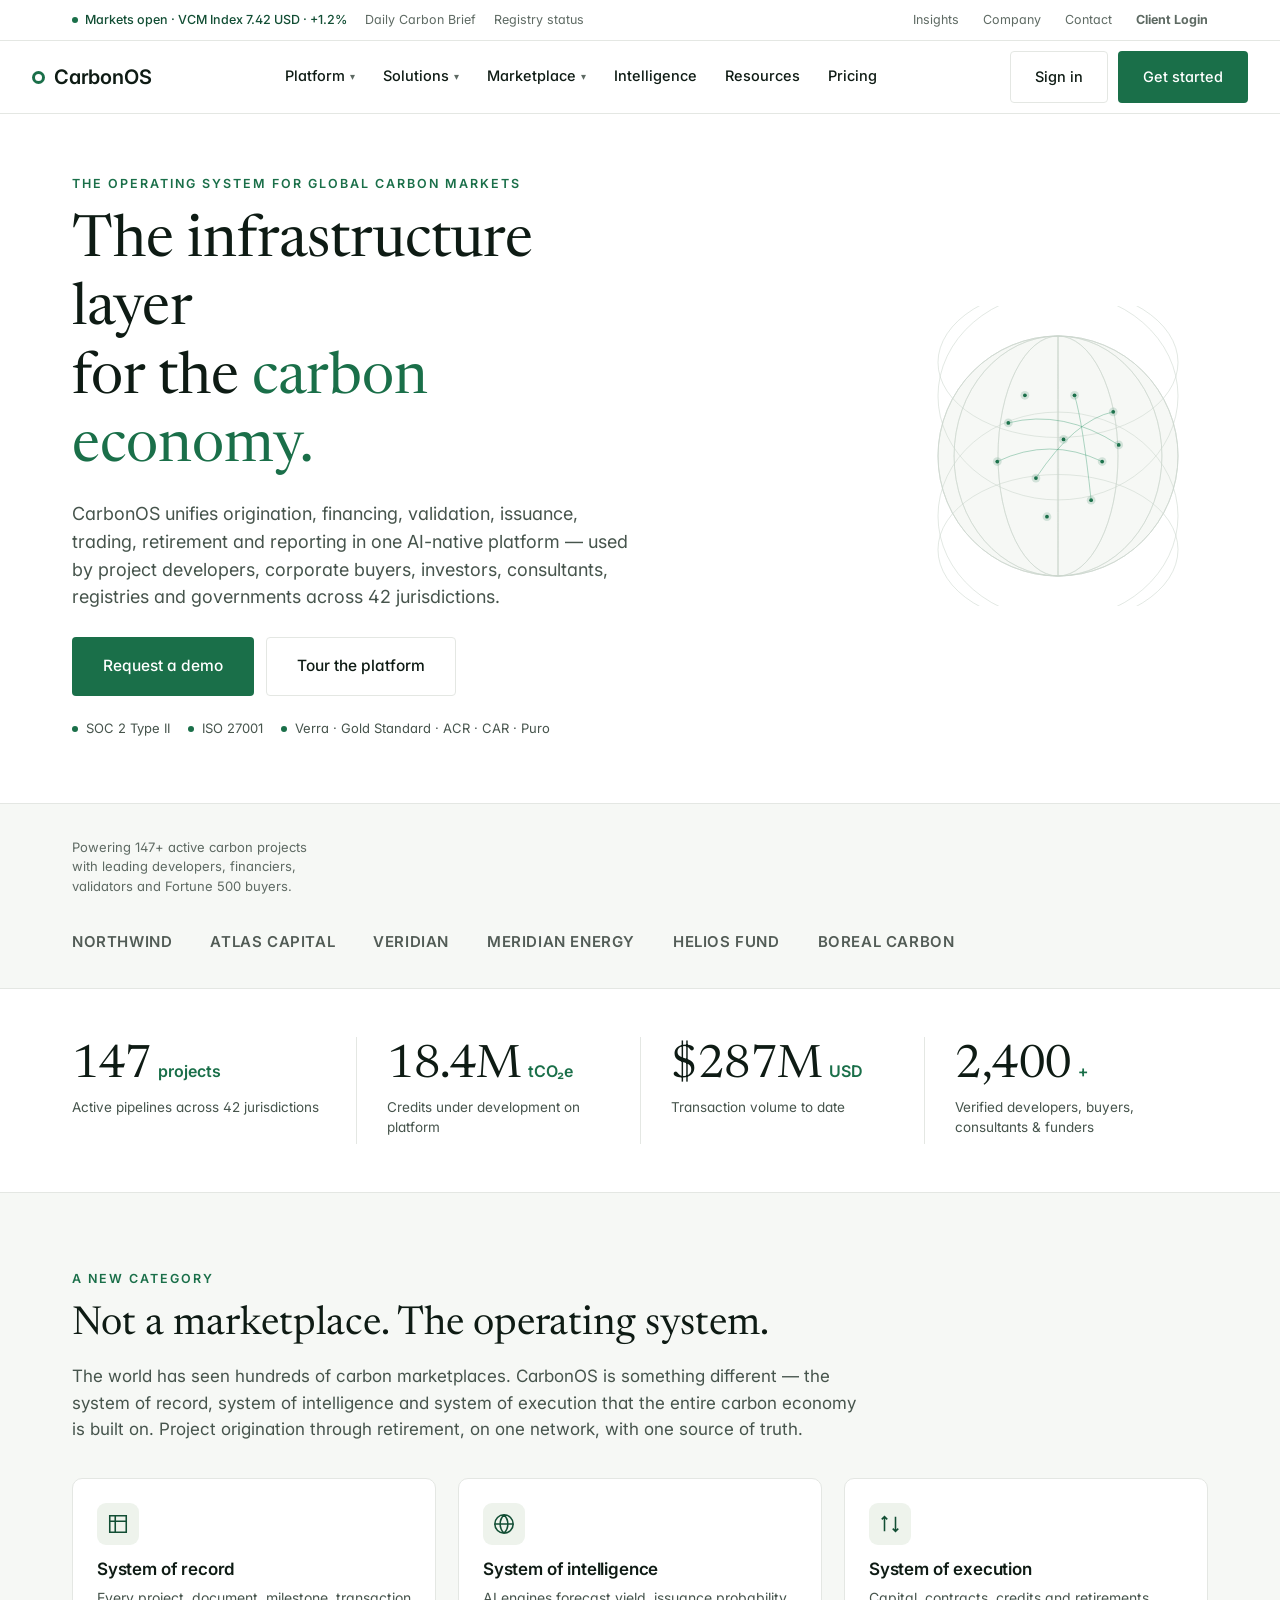
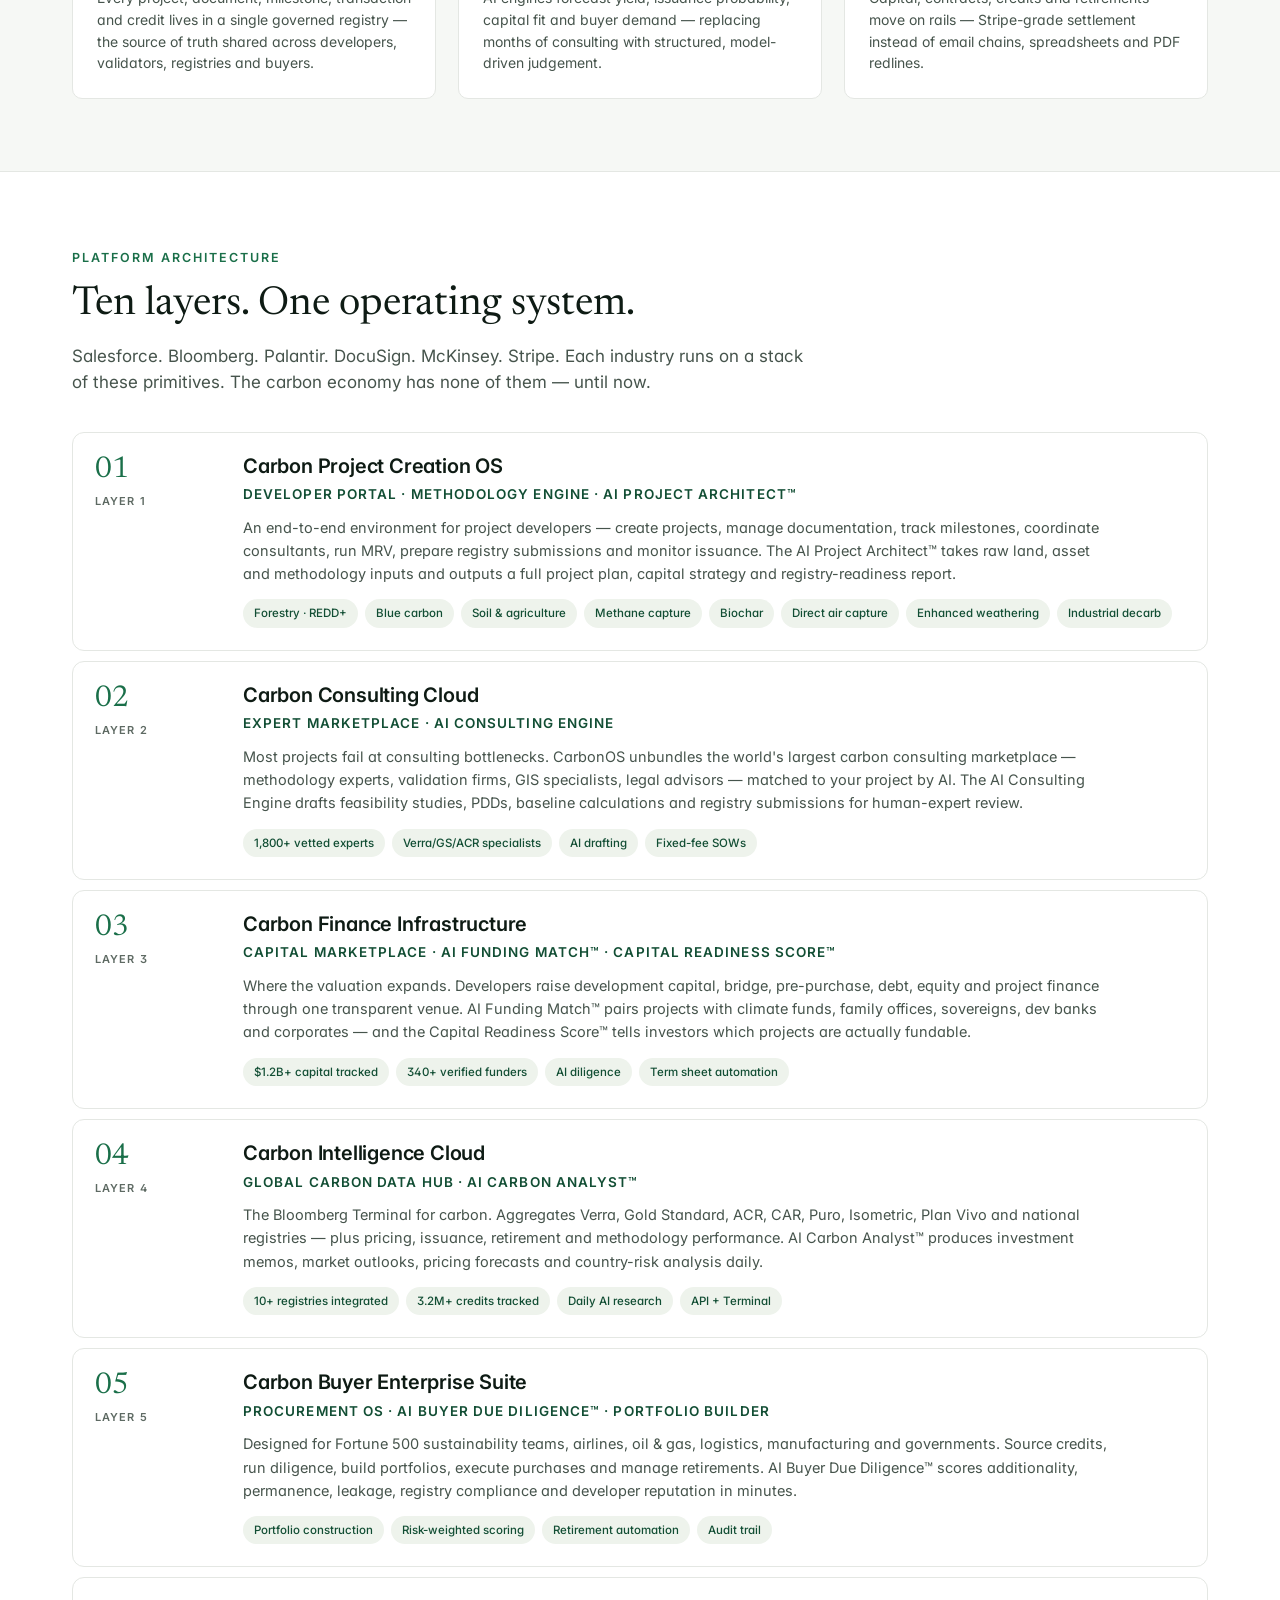
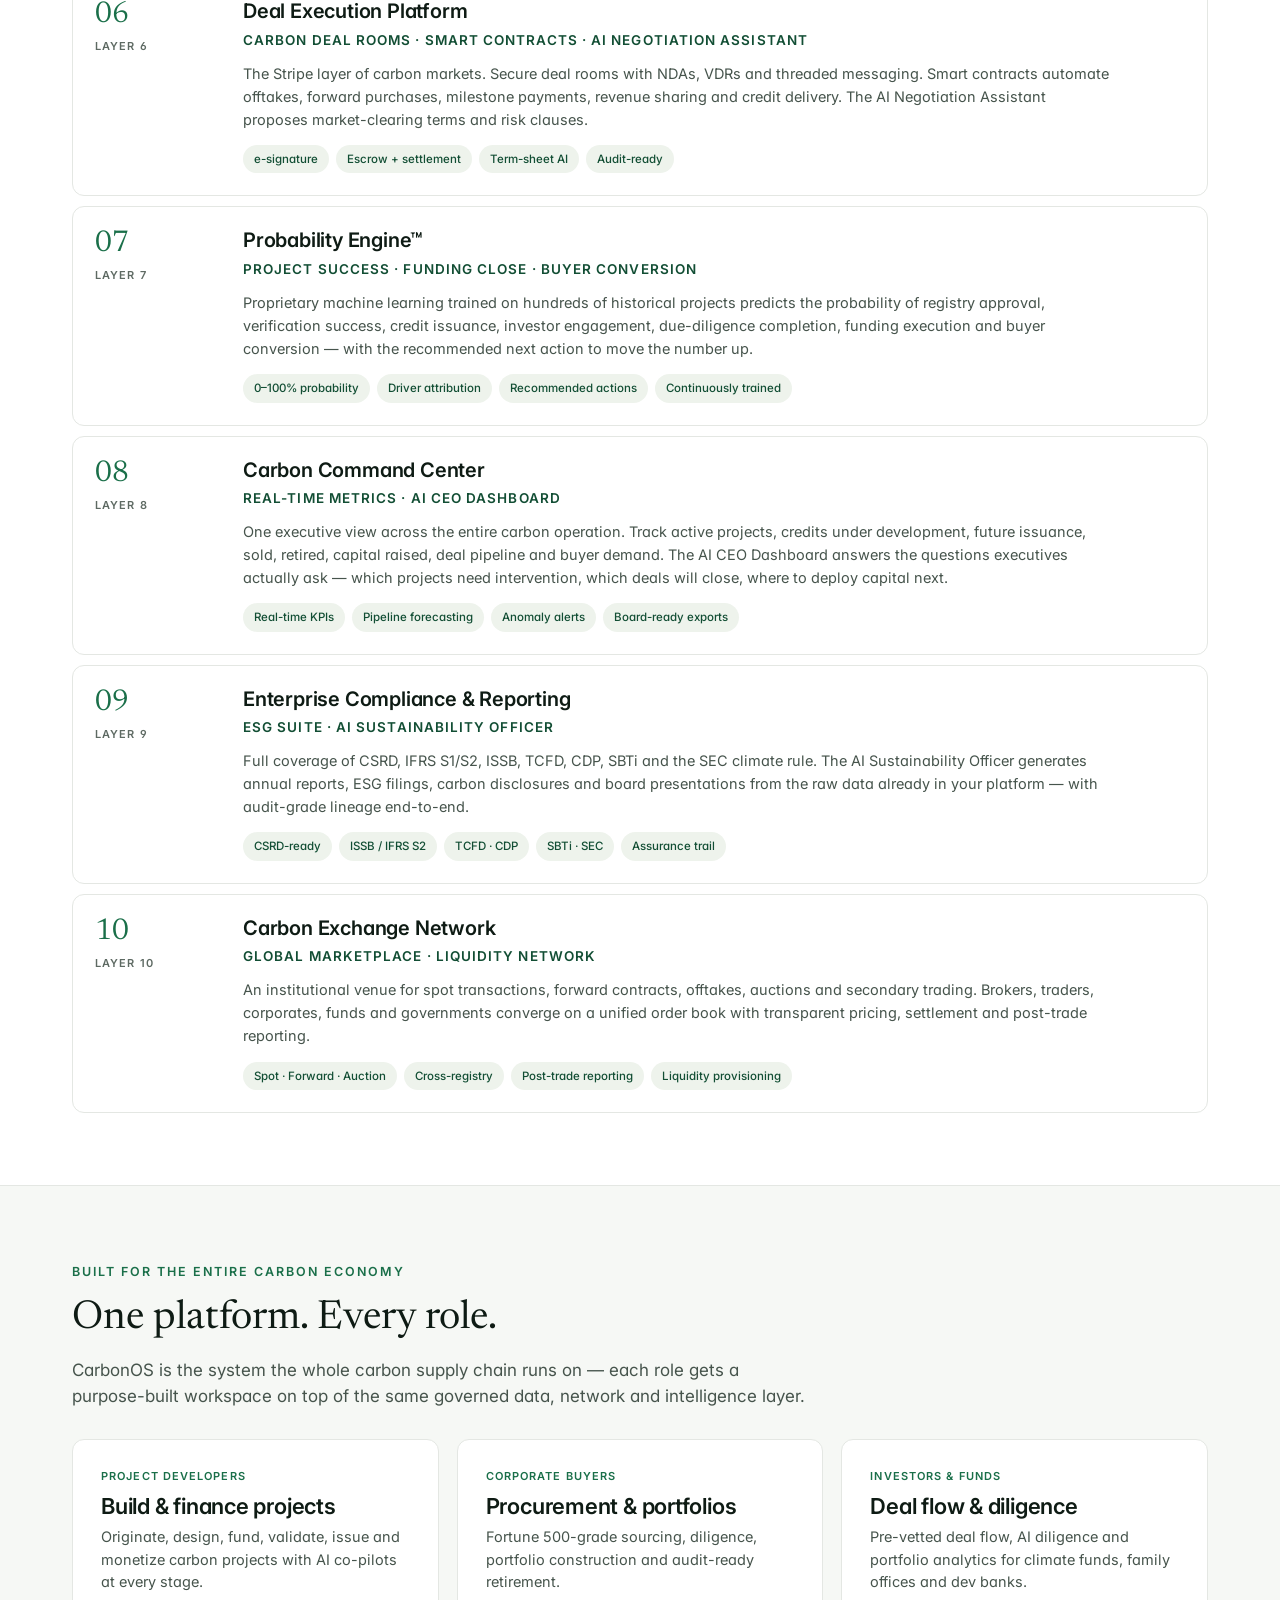
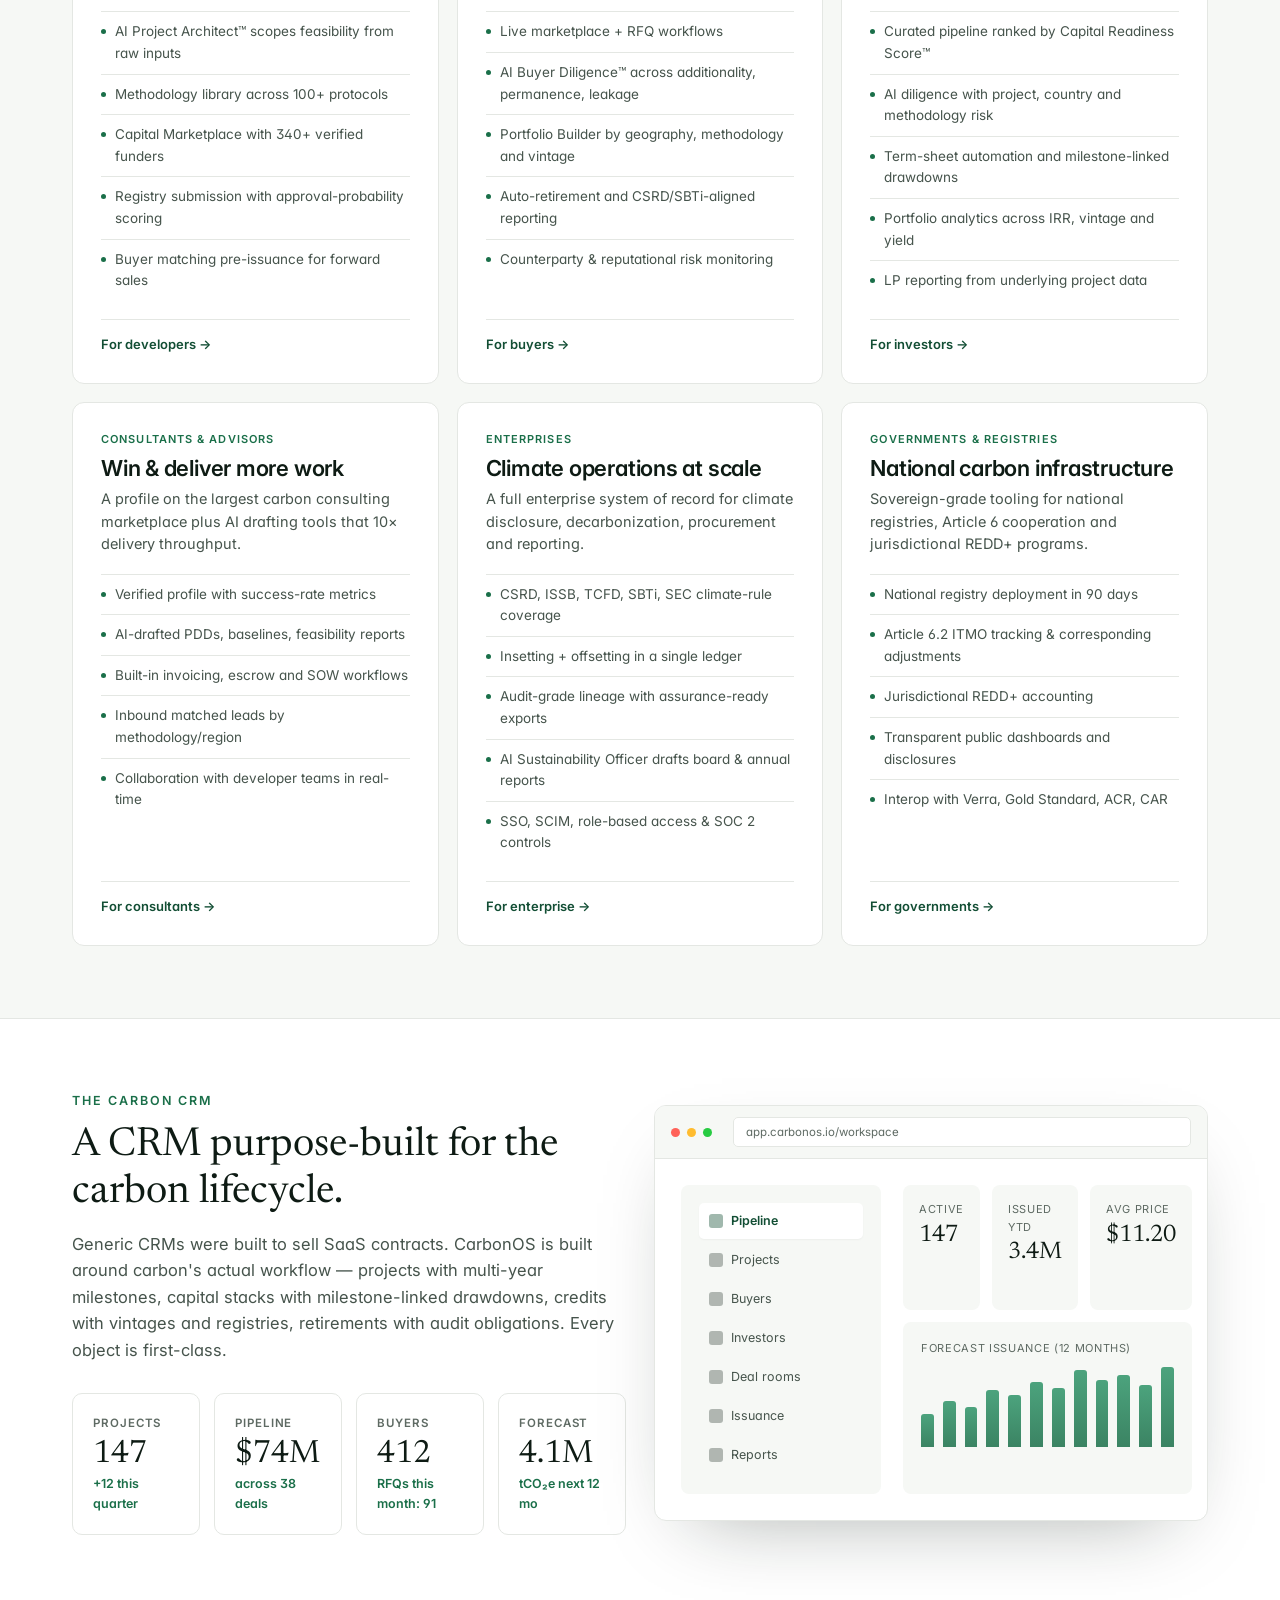
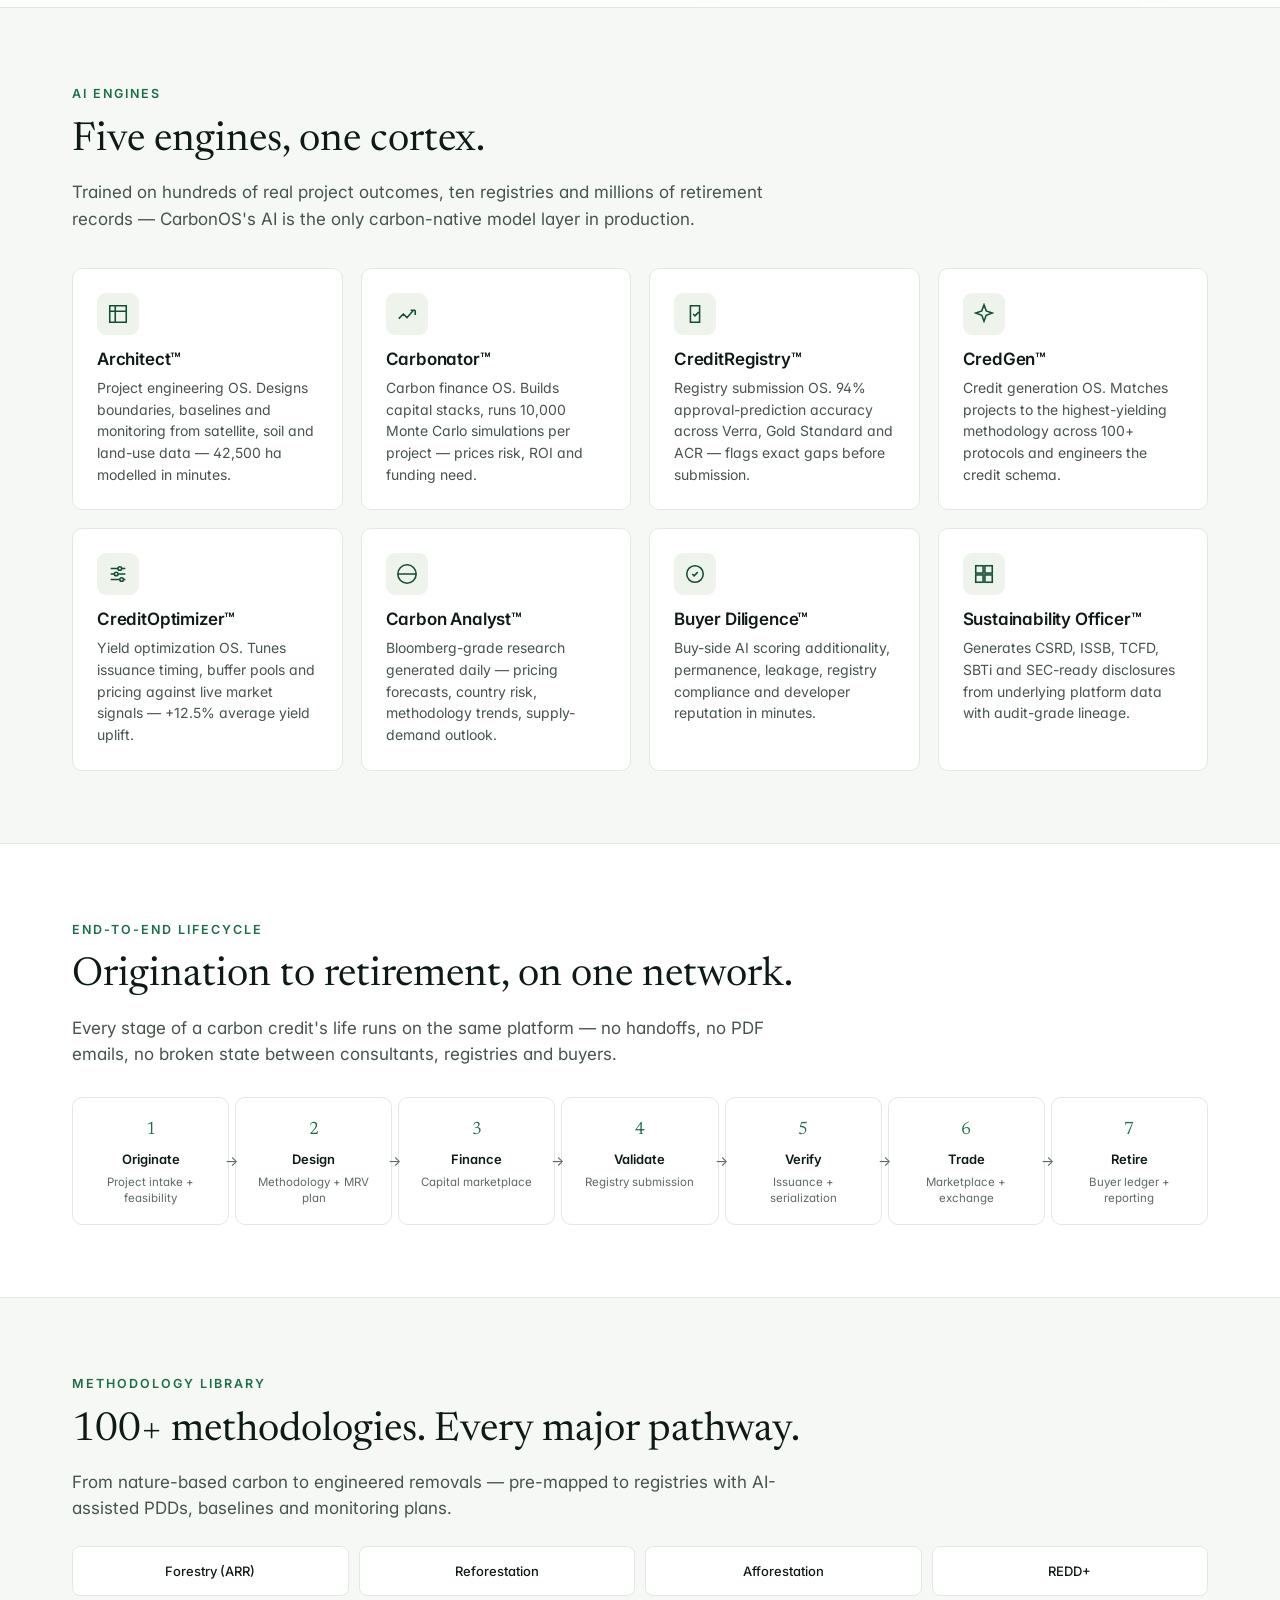
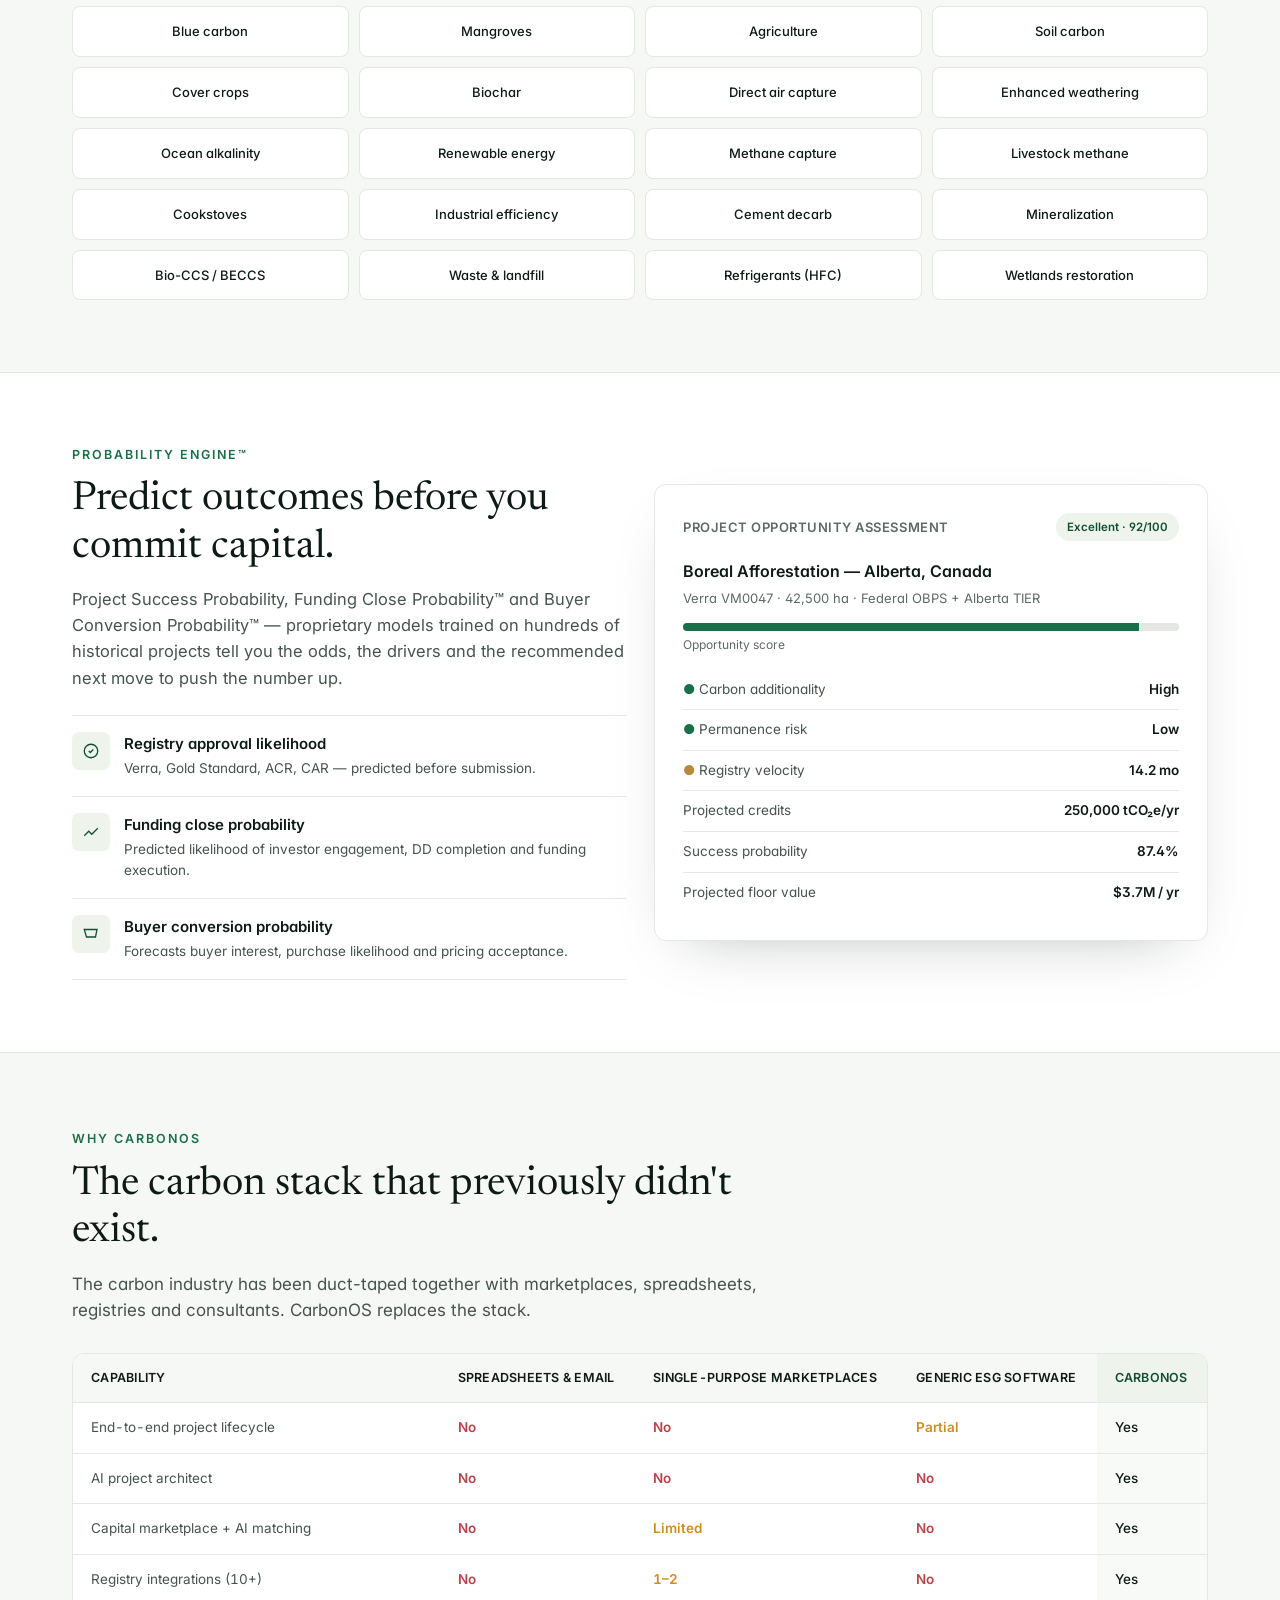
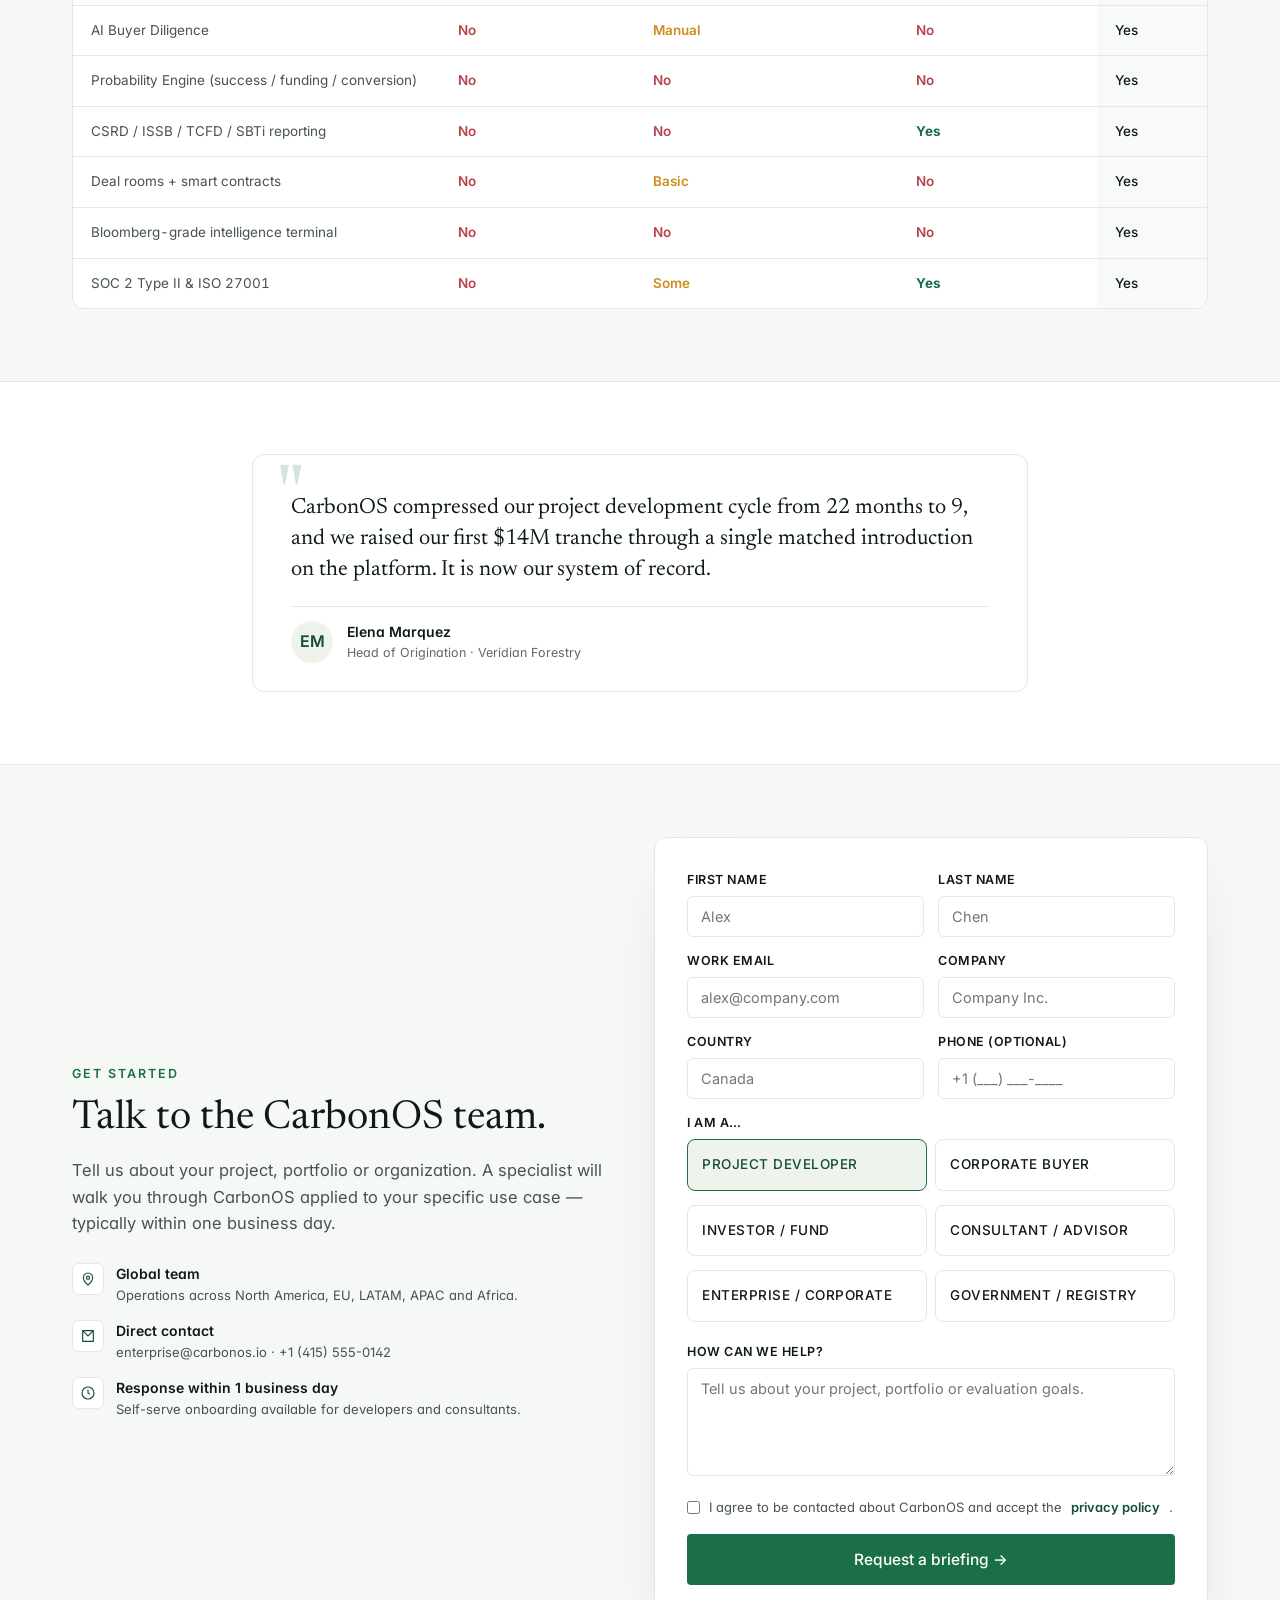
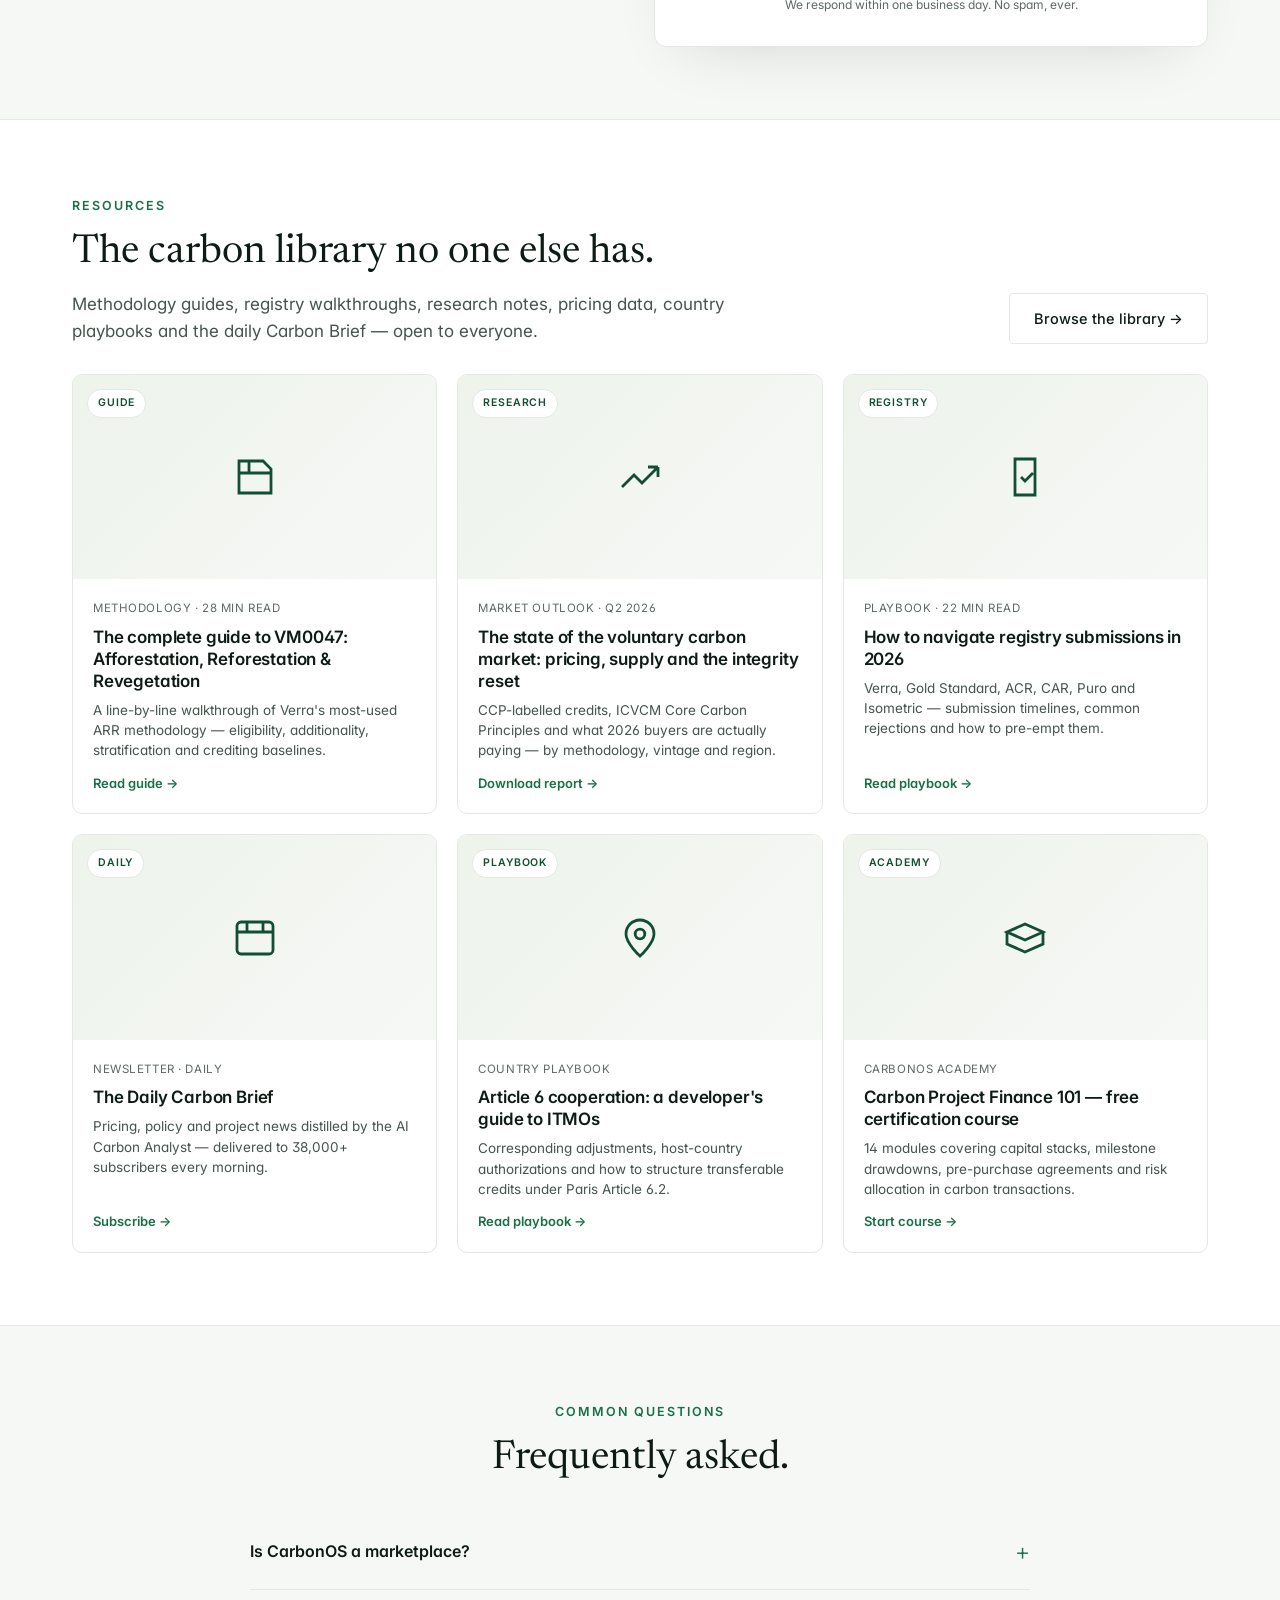
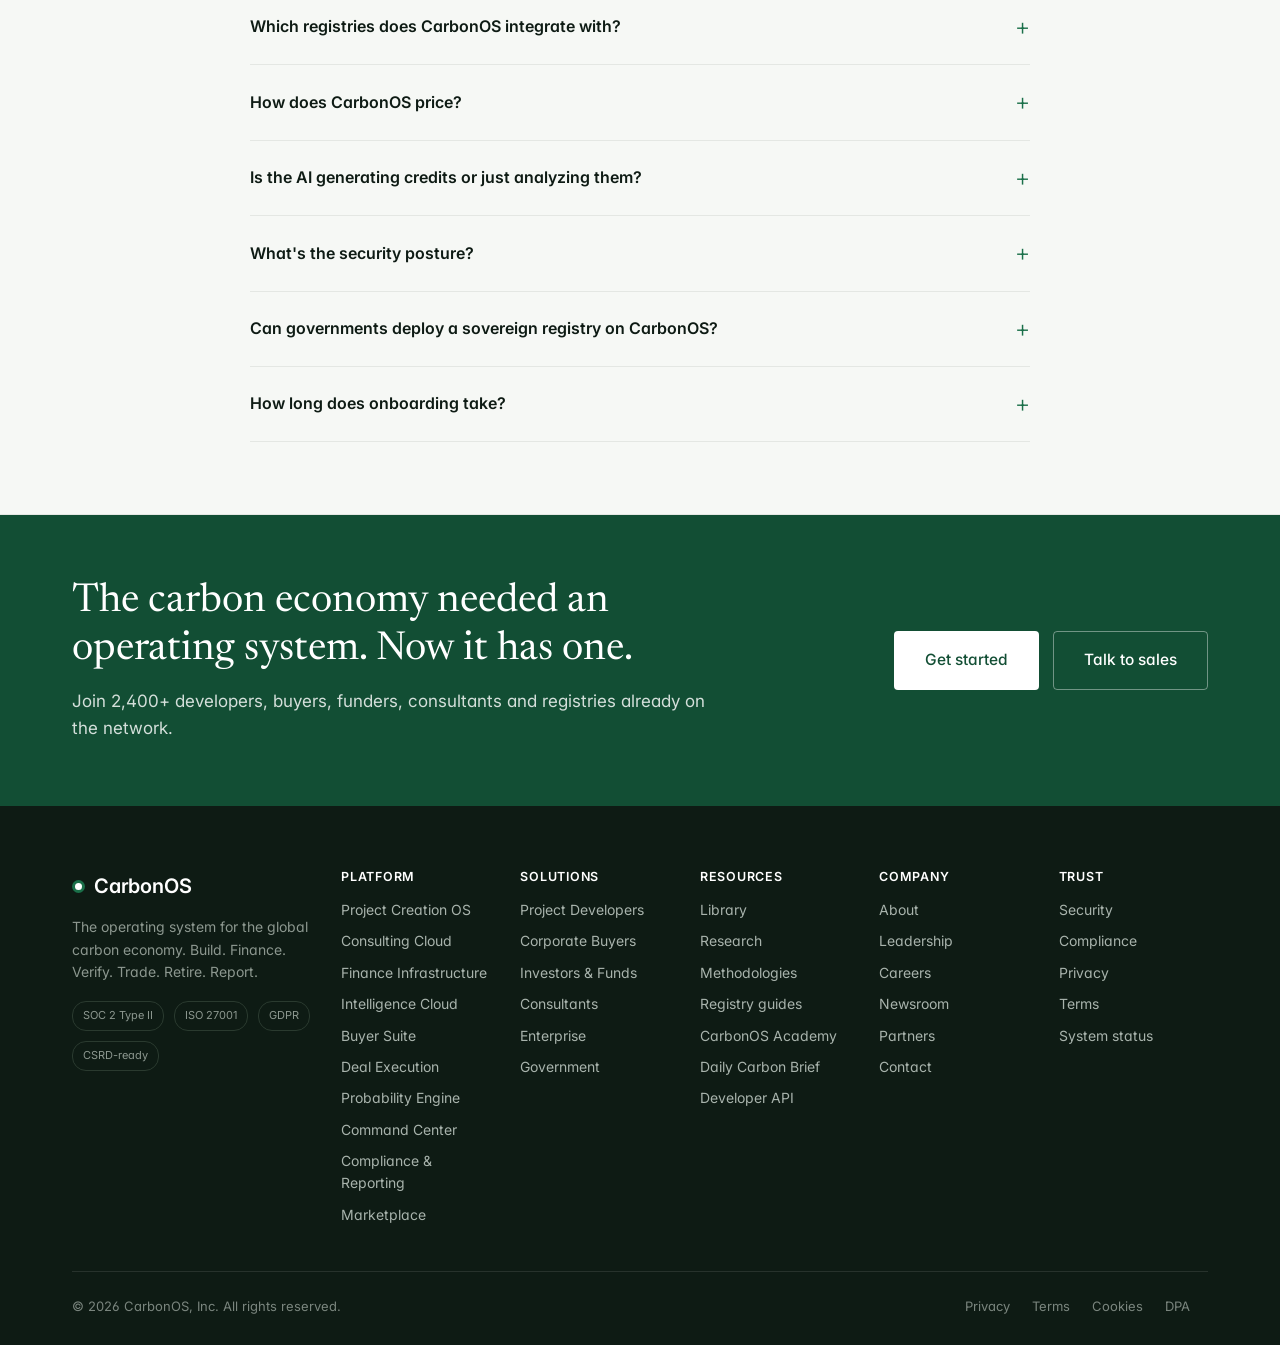
==== commit e0d353d7: "Typography upgrade: Newsreader serif, tabular figures, tightened muted - Replace Georgia (browser-st" ====
--- a/index.html
+++ b/index.html
@@ -25,6 +25,7 @@
 <meta name="twitter:image" content="https://carbonos.io/og.png" />
 
 <link rel="icon" href="data:image/svg+xml,%3Csvg xmlns='http://www.w3.org/2000/svg' viewBox='0 0 32 32'%3E%3Ccircle cx='16' cy='16' r='14' fill='%231A6F49'/%3E%3Ccircle cx='16' cy='16' r='6' fill='%23ffffff'/%3E%3C/svg%3E" />
+<link rel="preconnect" href="https://fonts.googleapis.com"><link rel="preconnect" href="https://fonts.gstatic.com" crossorigin><link href="https://fonts.googleapis.com/css2?family=Inter:wght;500;600;700&family=Newsreader:opsz,wght..72,400;6..72,500;6..72,600&family=JetBrains+Mono:wght;500&display=swap" rel="stylesheet">
 <link rel="stylesheet" href="styles.css" />
 
 <!-- Schema.org: Organization + SoftwareApplication -->
@@ -127,7 +128,7 @@
     <div class="navbtns">
       <a class="btn btn-outline" href="login.html">Sign in</a>
       <a class="btn btn-primary" href="signup.html">Get started</a>
-      <button class="mob-toggle" aria-label="Menu"><svg viewBox="0 0 24 24"><path d="M3 6h18M3 12h18M3 18h18"/></svg></button>
+      <button class="mob-toggle" aria-label="Menu" aria-expanded="false"><svg class="burger" viewBox="0 0 24 24"><path d="M3 6h18M3 12h18M3 18h18"/></svg><svg class="x" viewBox="0 0 24 24"><path d="M6 6l12 12M18 6L6 18"/></svg></button>
     </div>
   </div>
 </nav>
@@ -885,5 +886,6 @@
   document.getElementById('visual').appendChild(svg);
 })();
 </script>
+<script src="app.js"></script>
 </body>
 </html>
--- a/styles.css
+++ b/styles.css
@@ -1,7 +1,7 @@
 :root{
   --ink:#0E1B14;
   --slate:#46544C;
-  --muted:#7A857E;
+  --muted:#5E6A63;
   --line:#E4E7E3;
   --paper:#FFFFFF;
   --mist:#F6F8F5;
@@ -14,12 +14,23 @@
   --amber:#D08C20;
   --blue:#1C4D8F;
   --sans:'Inter',-apple-system,BlinkMacSystemFont,'Segoe UI',Helvetica,Arial,sans-serif;
-  --serif:'Georgia','Times New Roman',serif;
+  --serif:'Newsreader','Tiempos Headline','Source Serif 4',Georgia,'Times New Roman',serif;
+  --mono:'JetBrains Mono','SF Mono','Menlo','Consolas',monospace;
 }
 *{box-sizing:border-box;margin:0;padding:0}
 html{scroll-behavior:smooth}
 body{background:var(--paper);color:var(--slate);font-family:var(--sans);
-  -webkit-font-smoothing:antialiased;line-height:1.6;font-size:16px}
+  -webkit-font-smoothing:antialiased;line-height:1.6;font-size:16px;
+  font-feature-settings:"ss01","cv11"}
+.serif{font-feature-settings:"ss03"}
+/* Tabular figures wherever numbers stack — tables, prices, mockups, stats */
+.cmptable, .cmptable td, .cmptable th,
+.stats .num, .mtile .v, .mtile-sm .v,
+.proj .price, .proj .stats-r .v,
+.mock-bar, .plan .price,
+.tstep .n, .osrow .lay .num,
+table, .quotebox .who .av,
+[data-numeric]{font-variant-numeric:tabular-nums;font-feature-settings:"tnum","lnum"}
 a{color:inherit;text-decoration:none}
 img{max-width:100%;display:block}
 .wrap{max-width:1200px;margin:0 auto;padding:0 32px}
@@ -84,8 +95,13 @@
   display:flex;justify-content:space-between;color:var(--muted)}
 .dd-foot a{color:var(--green-d);font-weight:600}
 .navbtns{display:flex;gap:10px;align-items:center}
-.mob-toggle{display:none;background:none;border:0;cursor:pointer}
-.mob-toggle svg{width:24px;height:24px;stroke:var(--ink);fill:none;stroke-width:2}
+.mob-toggle{display:none;background:none;border:0;cursor:pointer;padding:6px;border-radius:6px;transition:.15s}
+.mob-toggle:hover{background:var(--mist)}
+.mob-toggle svg{width:24px;height:24px;stroke:var(--ink);fill:none;stroke-width:2;display:block}
+.mob-toggle .x{display:none}
+nav.topnav.nav-open .mob-toggle .burger{display:none}
+nav.topnav.nav-open .mob-toggle .x{display:block}
+body.nav-lock{overflow:hidden}
 
 /* generic section base */
 .sec{padding:72px 0}
@@ -379,6 +395,27 @@
   .navlinks,.util .left,.util .right .hide-mob{display:none}
   .mob-toggle{display:block}
   .navbtns .btn-outline{display:none}
+  nav.topnav.nav-open .navlinks{
+    display:flex;flex-direction:column;align-items:stretch;
+    position:absolute;top:100%;left:0;right:0;
+    background:#fff;border-top:1px solid var(--line);border-bottom:1px solid var(--line);
+    padding:10px 24px 22px;gap:0;
+    box-shadow:0 24px 40px -20px rgba(14,27,20,.16);
+    max-height:calc(100vh - 72px);overflow-y:auto
+  }
+  nav.topnav.nav-open .navlinks > div{width:100%;padding:0;cursor:default}
+  nav.topnav.nav-open .navlinks > div > a,
+  nav.topnav.nav-open .navlinks > div > span{
+    display:block;padding:16px 4px;font-size:16px;font-weight:500;
+    border-bottom:1px solid var(--line);border-radius:0;color:var(--ink)
+  }
+  nav.topnav.nav-open .navlinks > div:hover > a,
+  nav.topnav.nav-open .navlinks > div:hover > span{border-color:var(--line);color:var(--green-d)}
+  nav.topnav.nav-open .navlinks .caret{display:none}
+  nav.topnav.nav-open .navlinks .dropdown{display:none!important}
+  nav.topnav.nav-open .navlinks::after{
+    content:'';display:block;padding-top:16px;
+  }
   footer.site .cols{grid-template-columns:1fr 1fr;gap:30px 20px}
   .ctaband .right{justify-content:flex-start}
   .pricegrid{grid-template-columns:1fr 1fr}
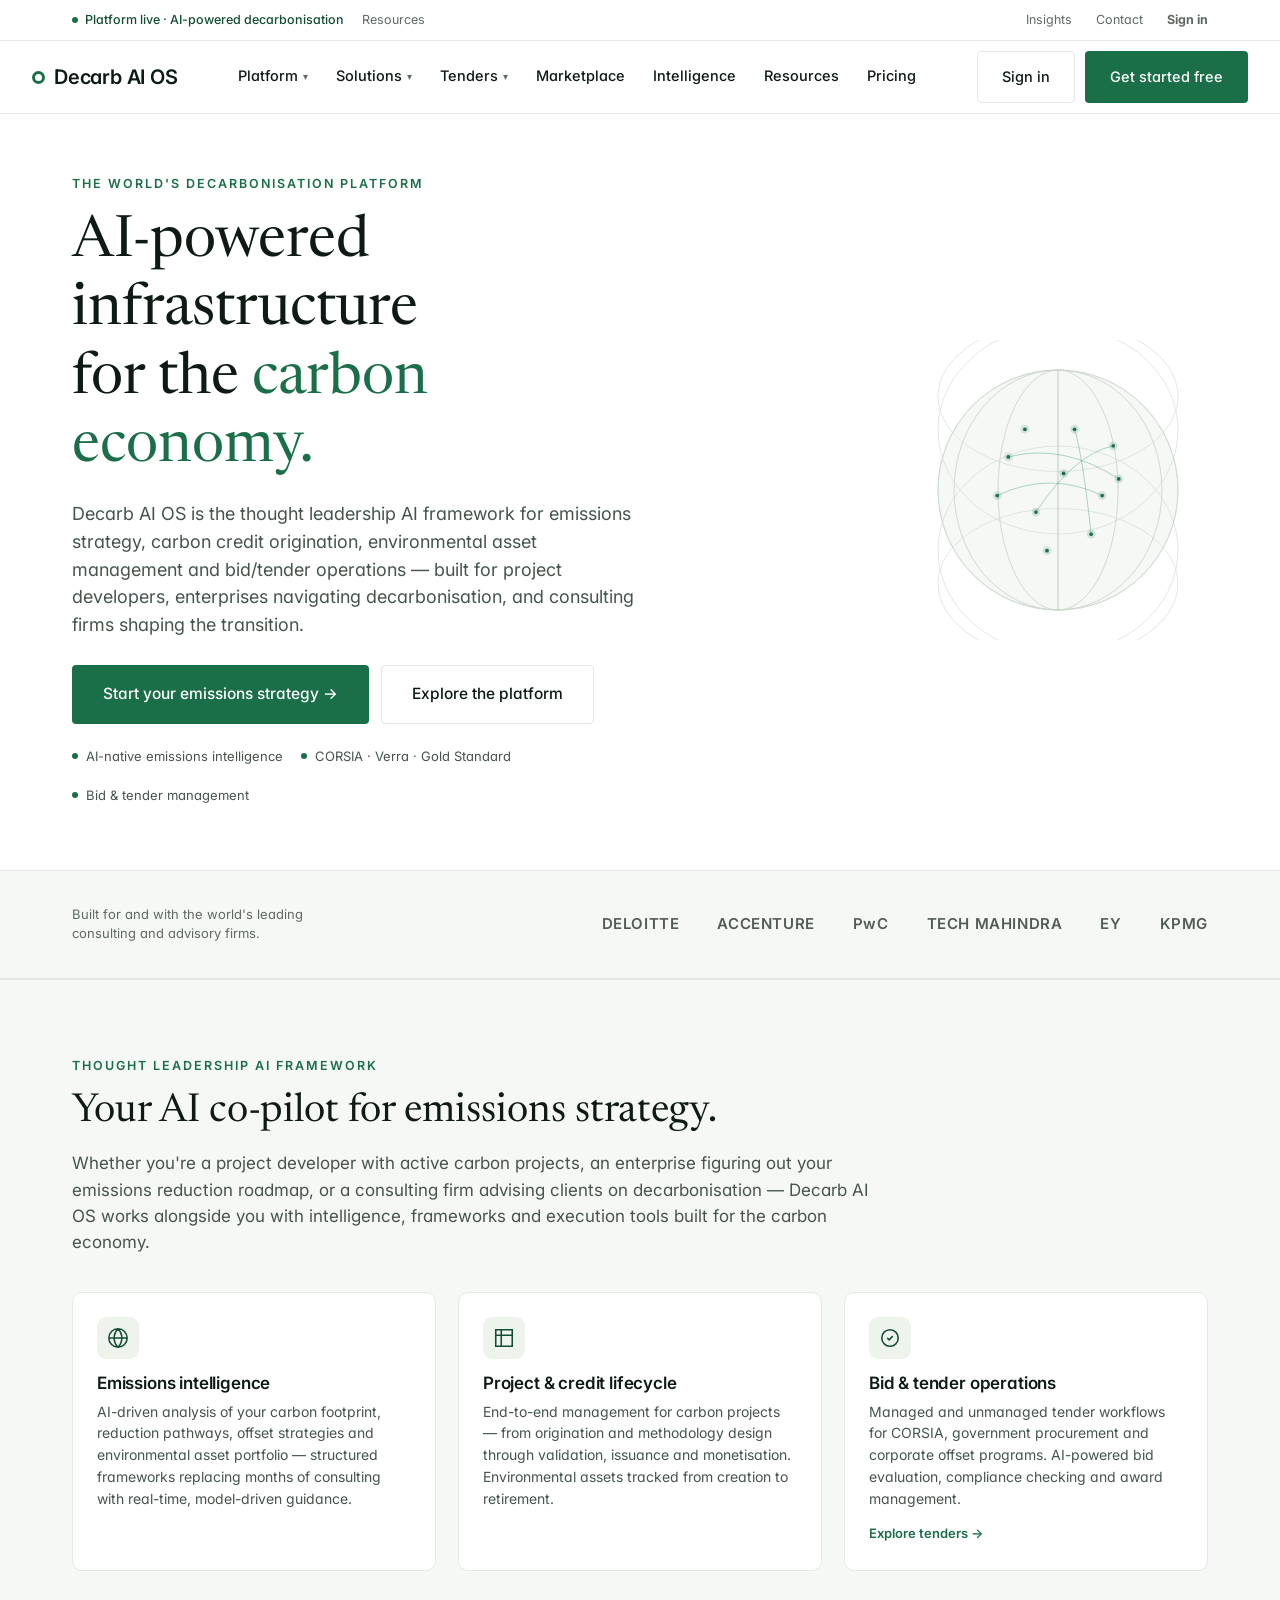
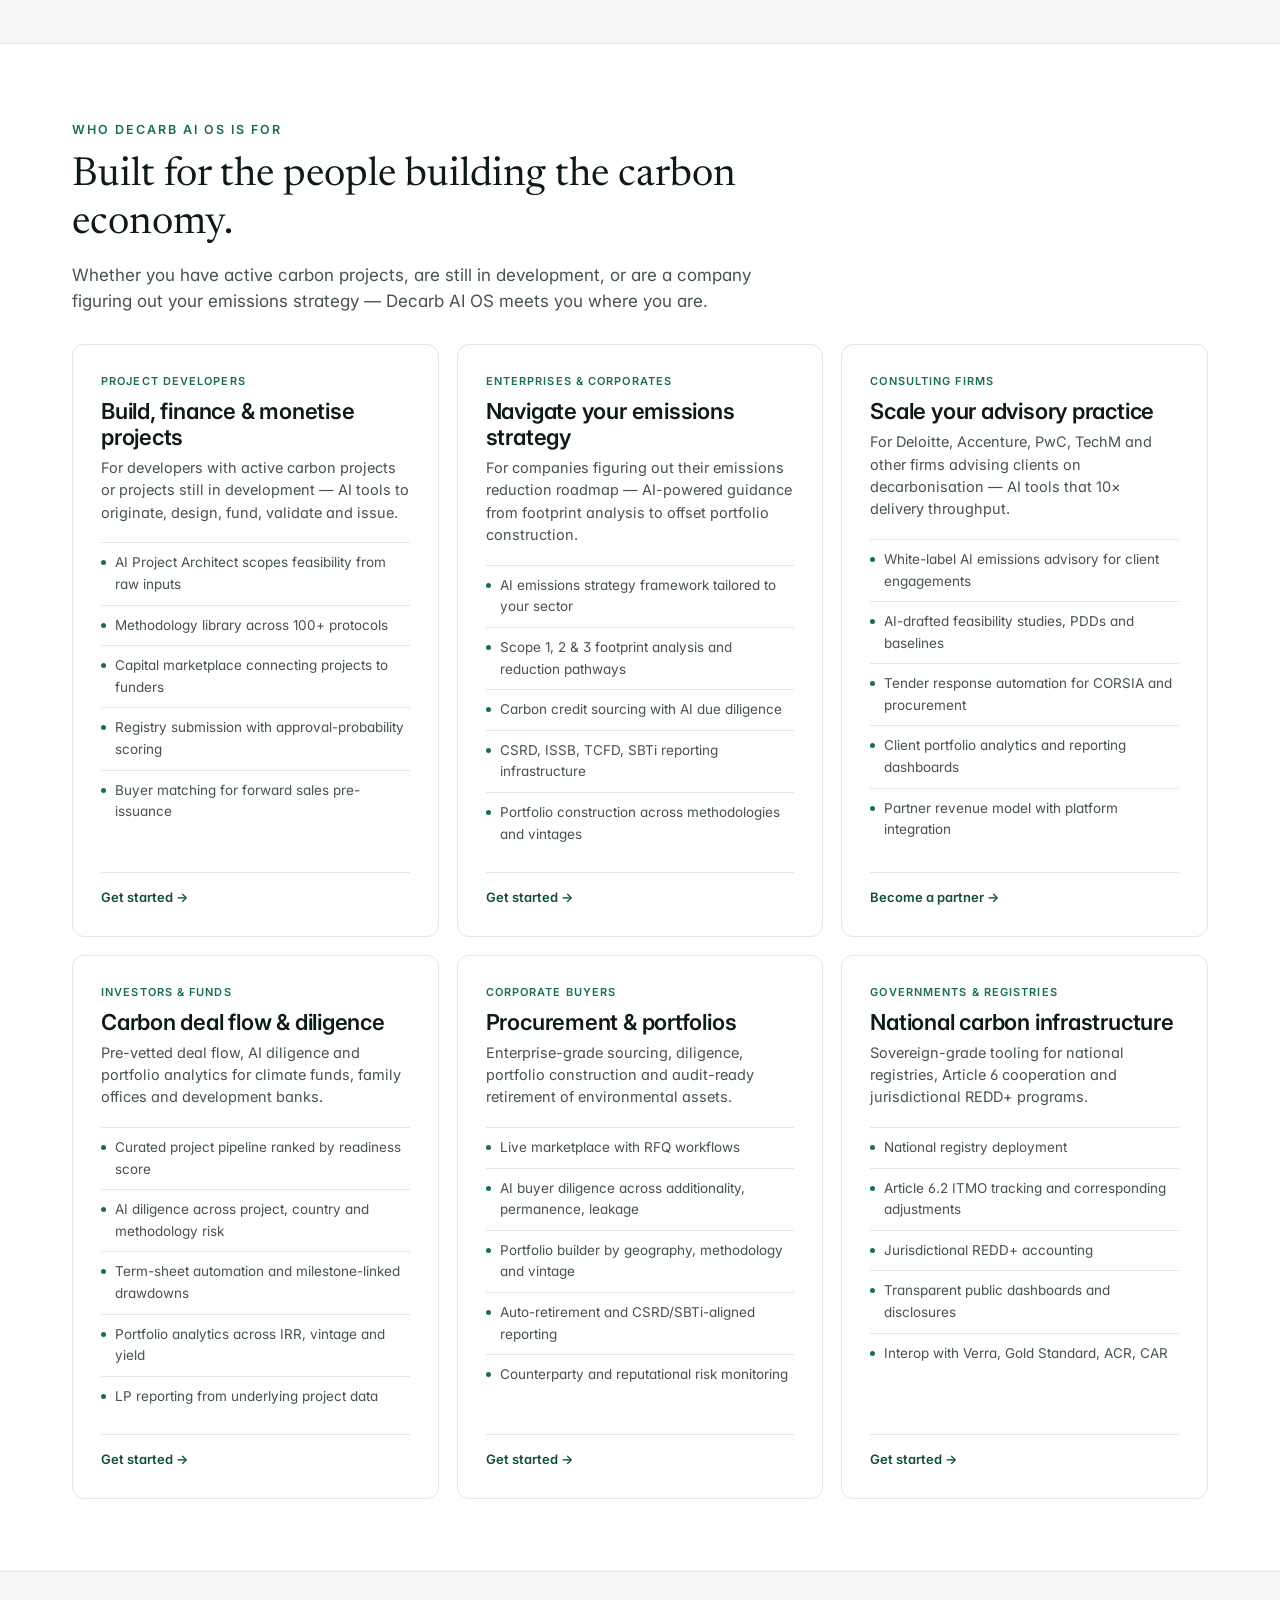
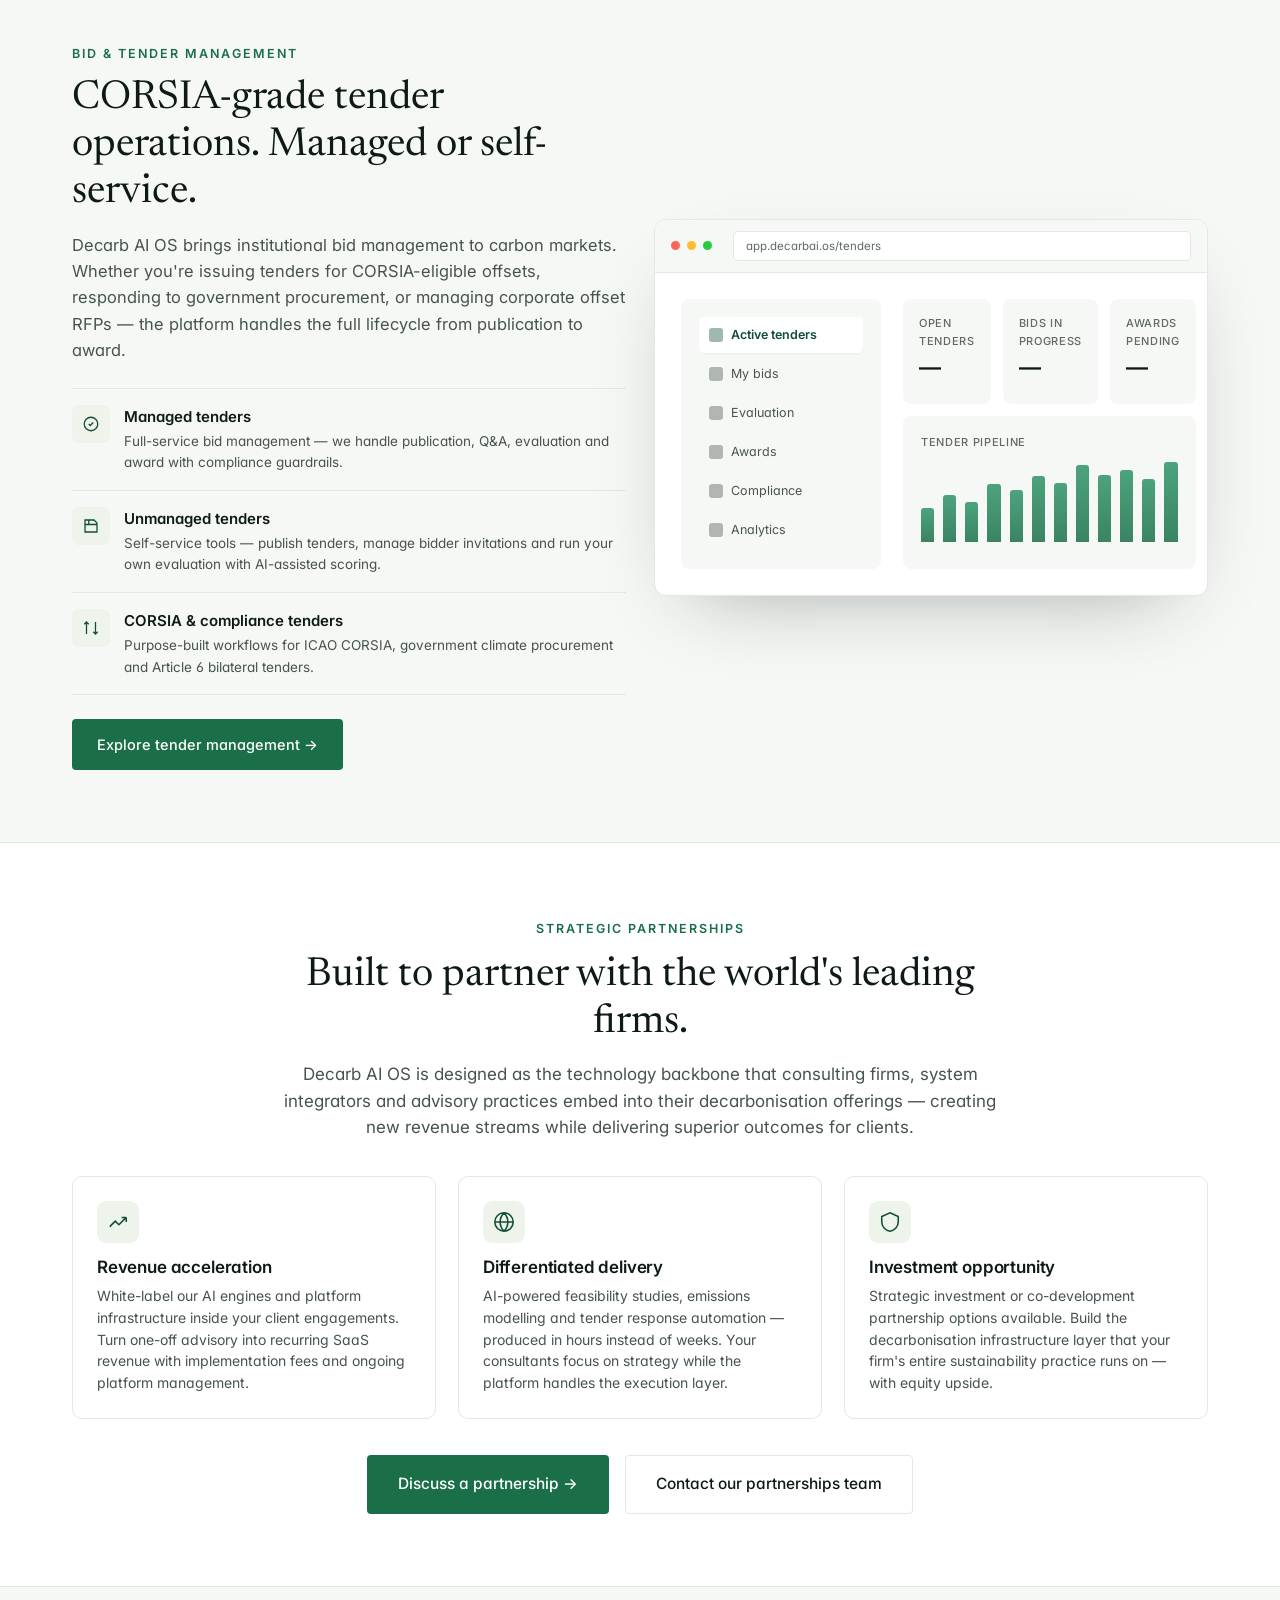
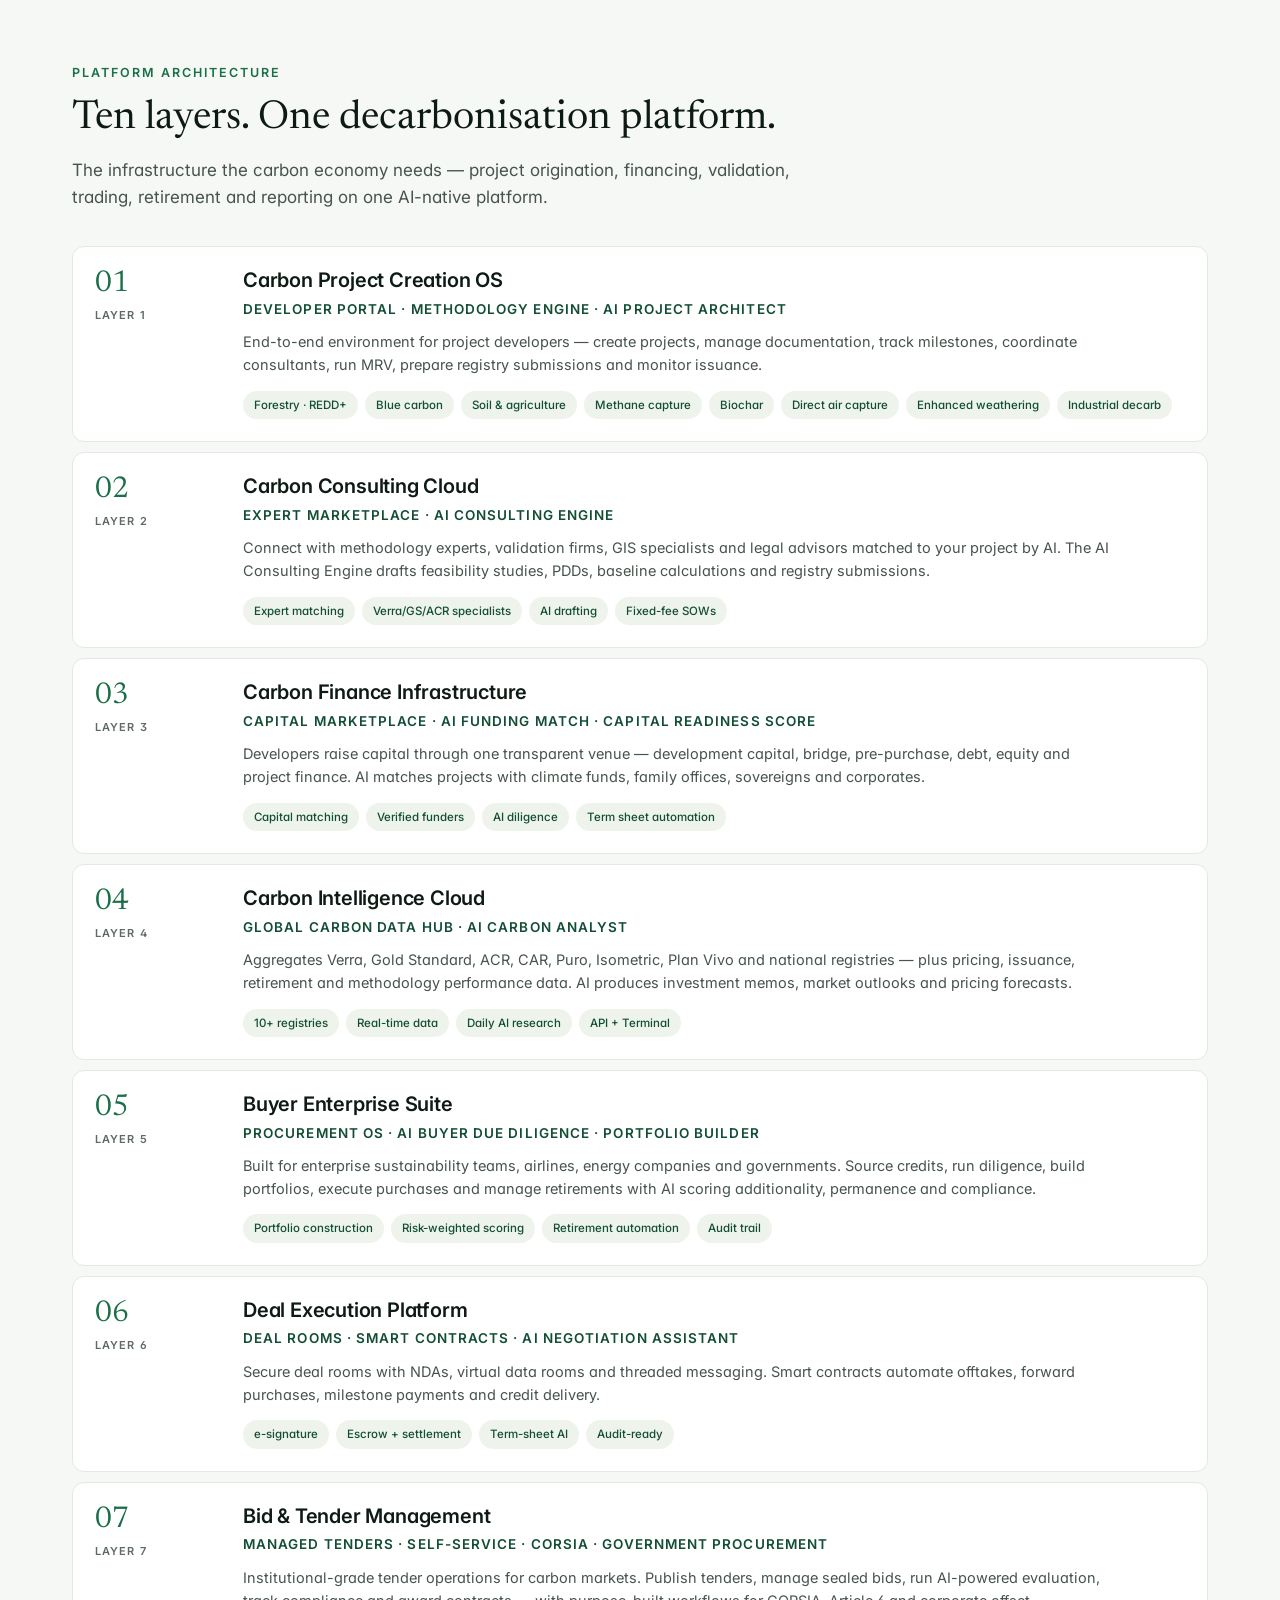
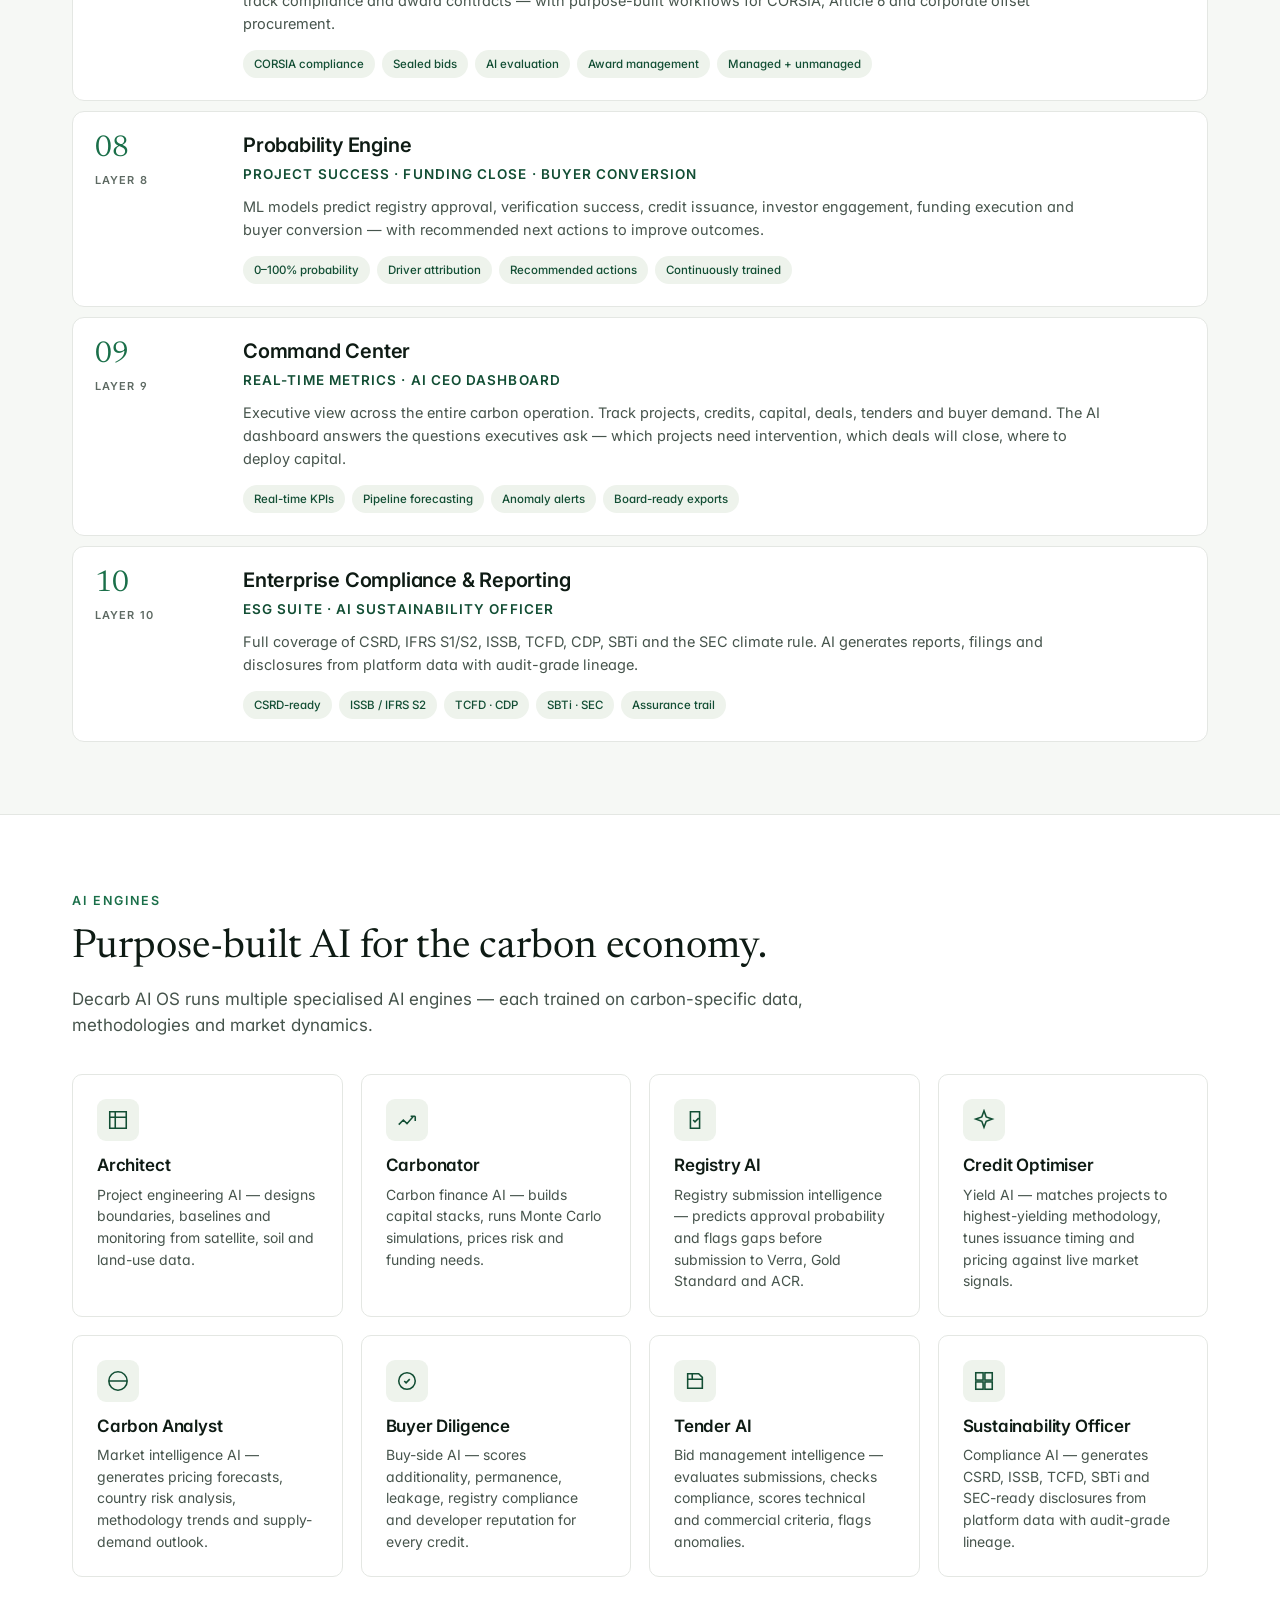
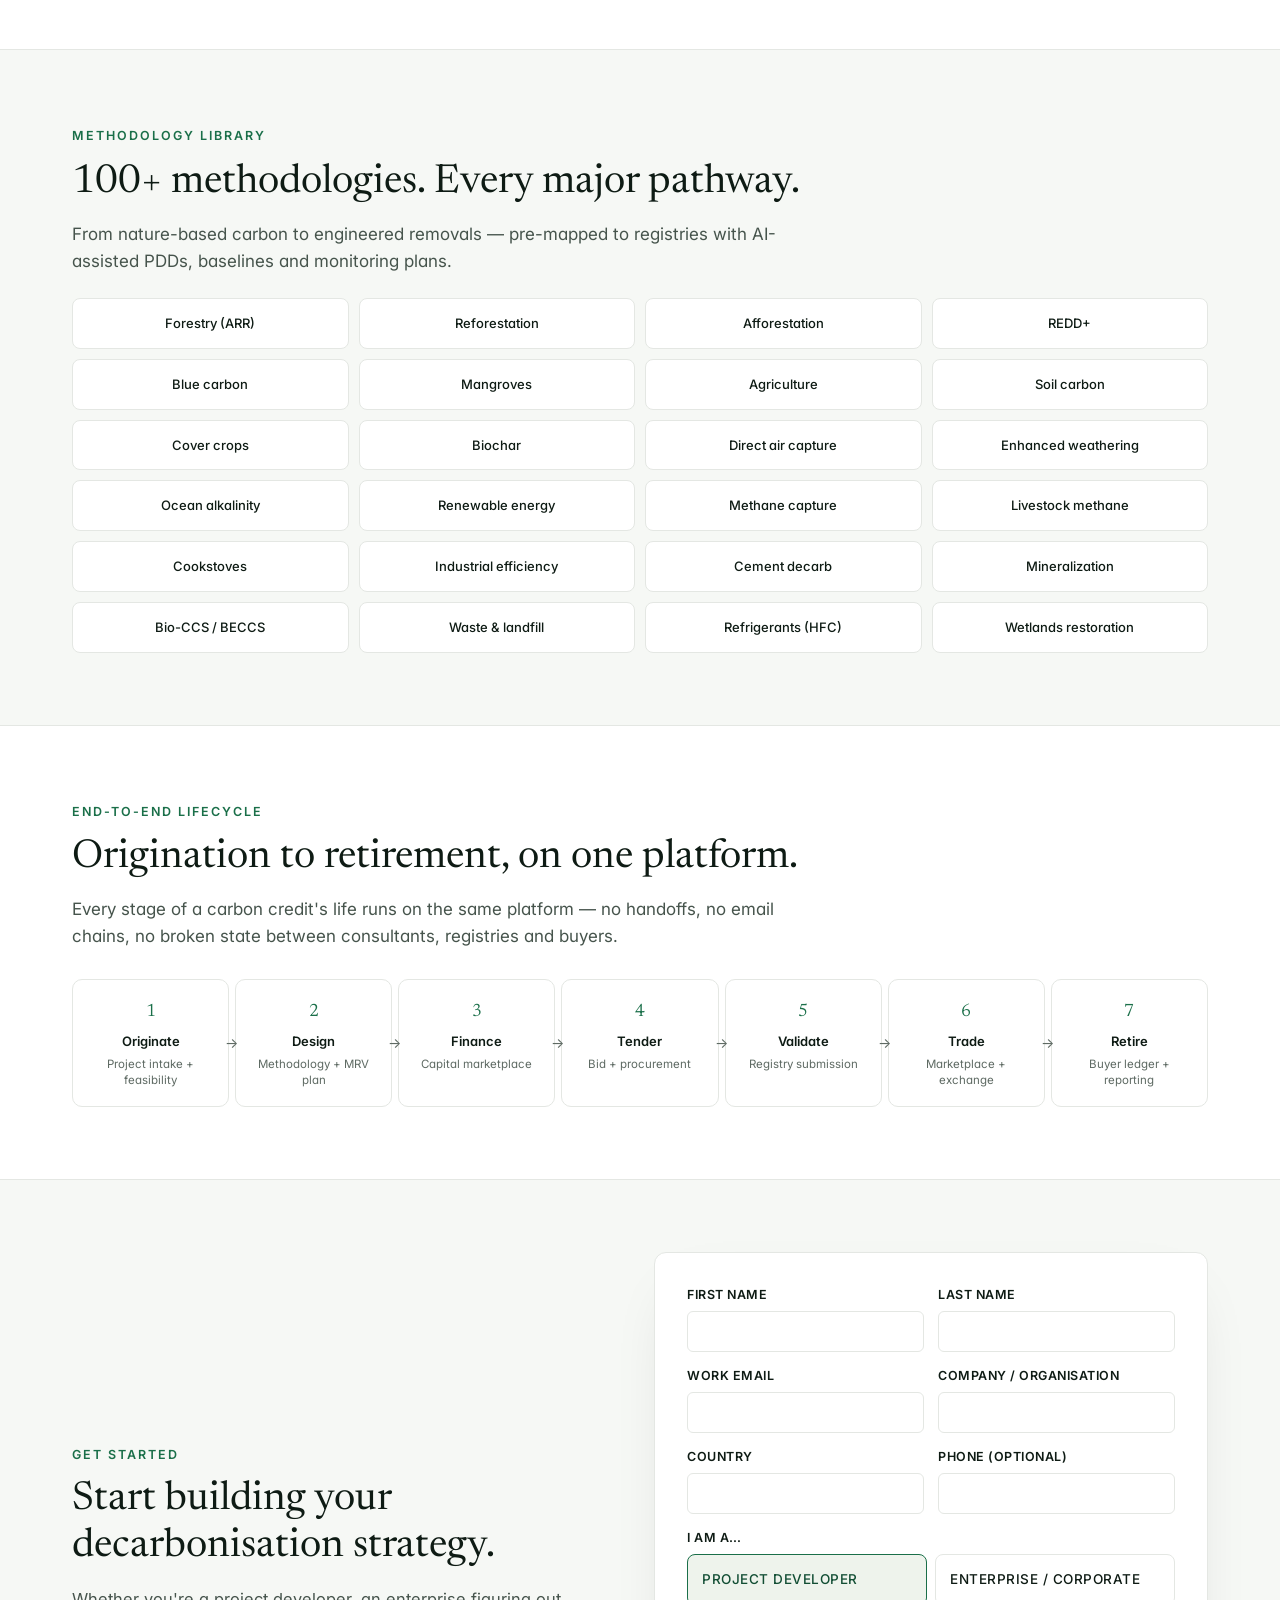
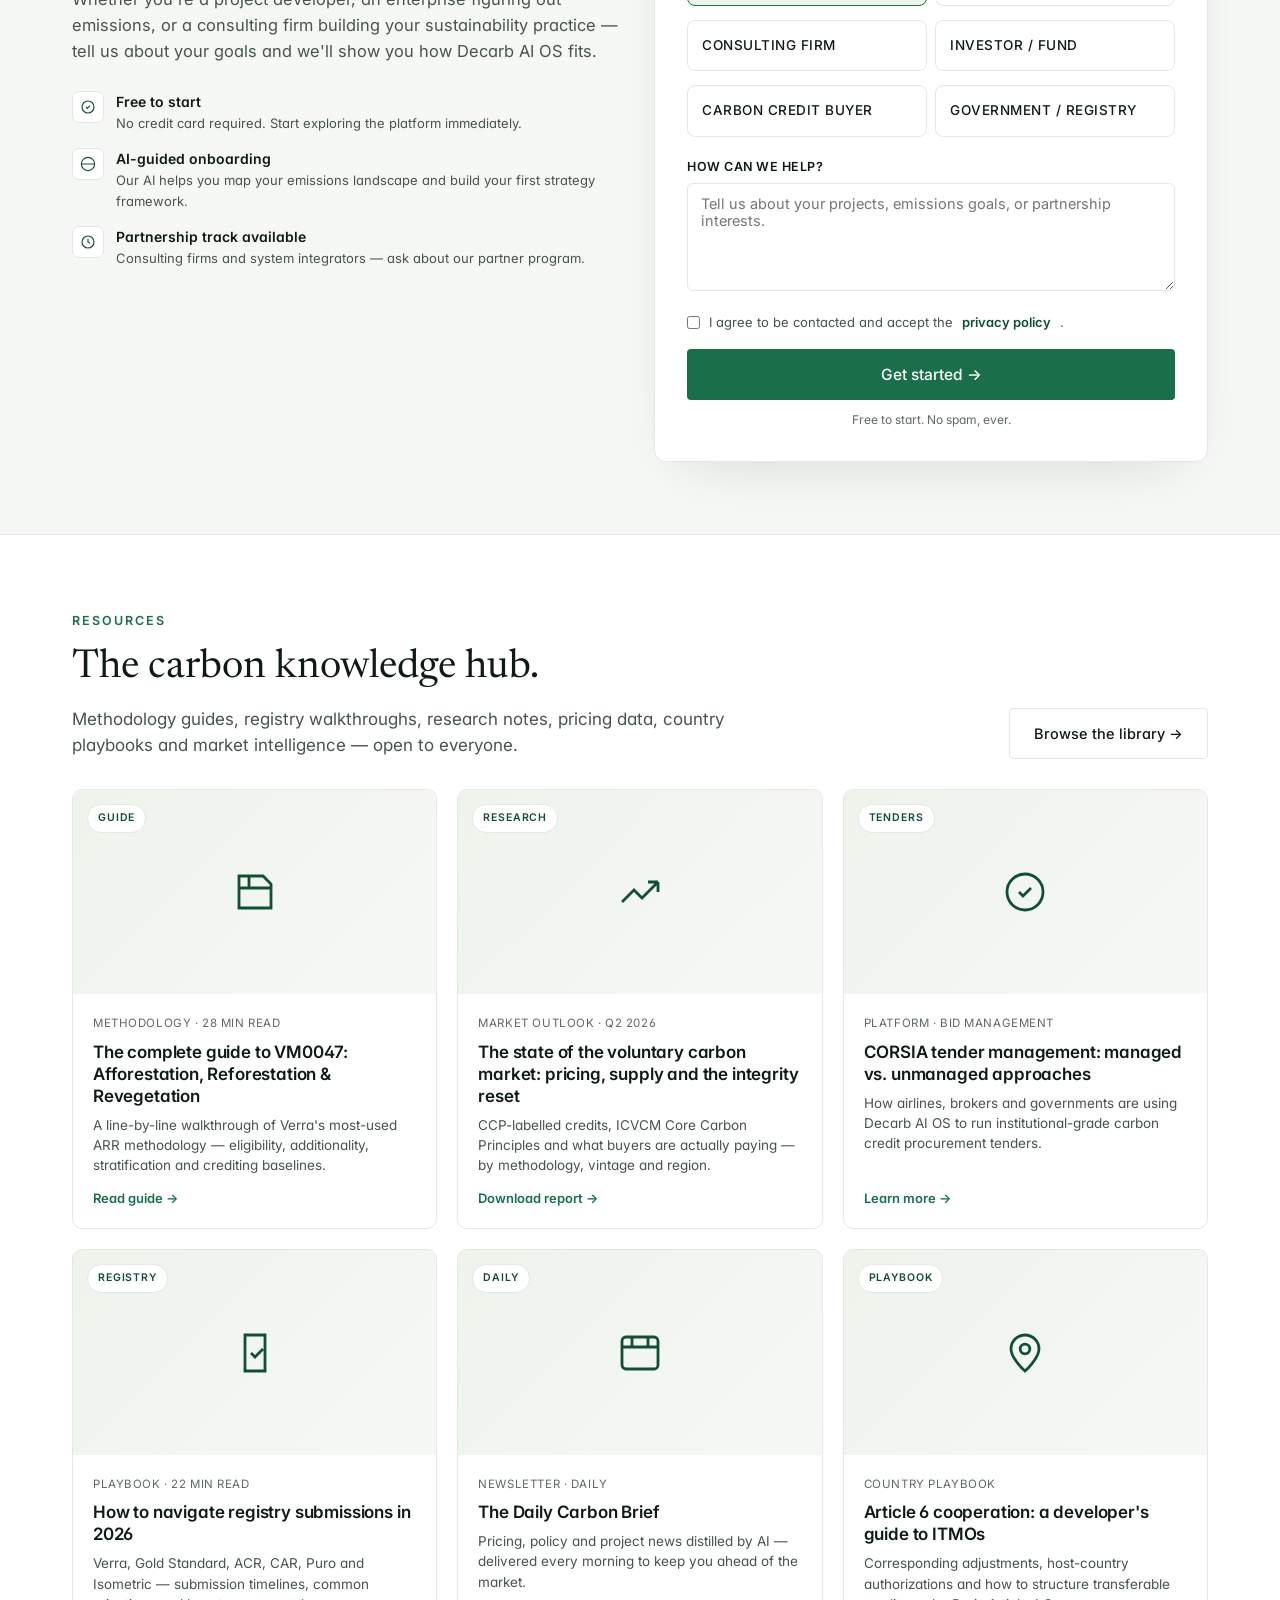
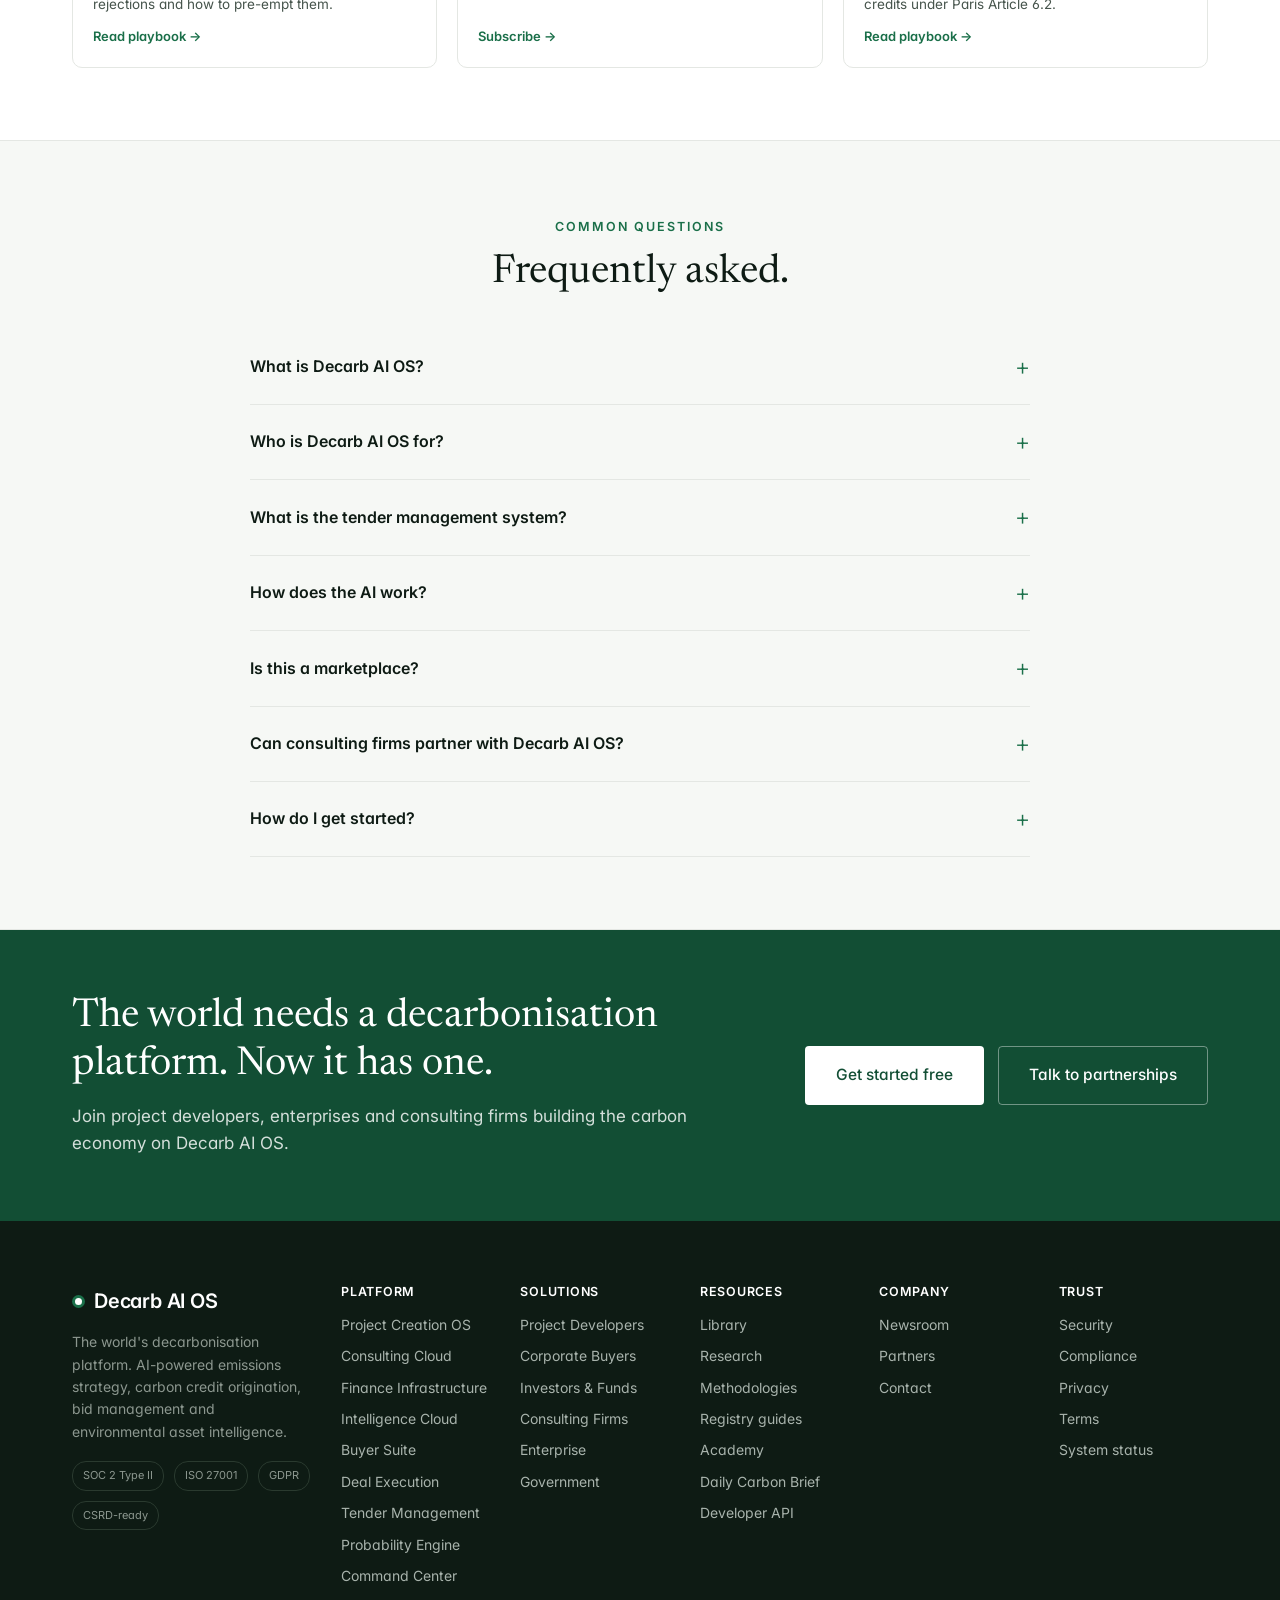
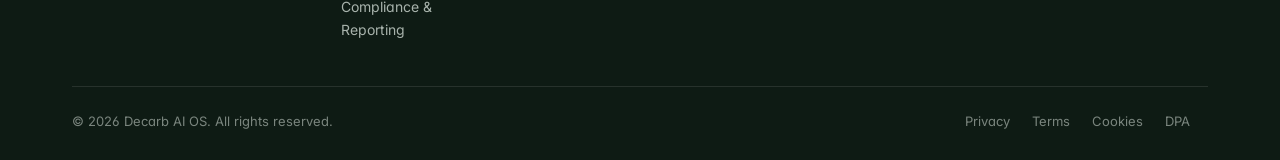
==== commit 47a19dfc: "Rebrand to Decarb AI OS; add tender management; remove company page Repositions the site as "Decarb " ====
--- a/index.html
+++ b/index.html
@@ -3,51 +3,46 @@
 <head>
 <meta charset="UTF-8" />
 <meta name="viewport" content="width=device-width, initial-scale=1.0" />
-<title>CarbonOS — The Operating System for Global Carbon Markets</title>
-<meta name="description" content="CarbonOS is the enterprise operating system for the global carbon economy — origination, financing, validation, issuance, trading, retirement, reporting and portfolio intelligence in one AI-native platform. Salesforce + Bloomberg + Stripe for carbon." />
-<meta name="keywords" content="carbon markets, carbon project management, carbon credits, carbon CRM, MRV software, Verra, Gold Standard, carbon registry, ESG reporting, carbon finance, carbon marketplace, climate tech, carbon accounting, carbon project developers, carbon credit buyers, REDD+, blue carbon, biochar, direct air capture, voluntary carbon market, compliance carbon market" />
-<meta name="author" content="CarbonOS" />
+<title>Decarb AI OS — The World's Decarbonisation Platform</title>
+<meta name="description" content="Decarb AI OS is the world's decarbonisation platform — AI-powered emissions strategy, carbon credit origination, bid and tender management, and environmental asset intelligence for project developers, enterprises and consulting firms." />
+<meta name="keywords" content="decarbonisation platform, carbon credits, emissions reduction, environmental assets, carbon project management, AI emissions strategy, CORSIA, bid management, tender management, carbon consulting, ESG, MRV, Verra, Gold Standard, carbon registry, climate tech, carbon accounting, voluntary carbon market, compliance carbon market, carbon project developers" />
+<meta name="author" content="Decarb AI OS" />
 <meta name="robots" content="index, follow, max-image-preview:large" />
-<link rel="canonical" href="https://carbonos.io/" />
+<link rel="canonical" href="https://decarbai.os/" />
 
 <!-- Open Graph -->
 <meta property="og:type" content="website" />
-<meta property="og:site_name" content="CarbonOS" />
-<meta property="og:title" content="CarbonOS — The Operating System for Global Carbon Markets" />
-<meta property="og:description" content="Origination, financing, validation, issuance, trading, retirement and reporting — one AI-native platform powering the global carbon economy." />
-<meta property="og:url" content="https://carbonos.io/" />
-<meta property="og:image" content="https://carbonos.io/og.png" />
+<meta property="og:site_name" content="Decarb AI OS" />
+<meta property="og:title" content="Decarb AI OS — The World's Decarbonisation Platform" />
+<meta property="og:description" content="AI-powered emissions strategy, carbon credit origination, bid and tender management, and environmental asset intelligence." />
+<meta property="og:url" content="https://decarbai.os/" />
 
 <!-- Twitter -->
 <meta name="twitter:card" content="summary_large_image" />
-<meta name="twitter:title" content="CarbonOS — The Operating System for Global Carbon Markets" />
-<meta name="twitter:description" content="The enterprise OS for carbon project developers, investors, corporate buyers, registries, consultants and governments." />
-<meta name="twitter:image" content="https://carbonos.io/og.png" />
+<meta name="twitter:title" content="Decarb AI OS — The World's Decarbonisation Platform" />
+<meta name="twitter:description" content="The decarbonisation platform for project developers, enterprises and consulting firms." />
 
 <link rel="icon" href="data:image/svg+xml,%3Csvg xmlns='http://www.w3.org/2000/svg' viewBox='0 0 32 32'%3E%3Ccircle cx='16' cy='16' r='14' fill='%231A6F49'/%3E%3Ccircle cx='16' cy='16' r='6' fill='%23ffffff'/%3E%3C/svg%3E" />
 <link rel="preconnect" href="https://fonts.googleapis.com"><link rel="preconnect" href="https://fonts.gstatic.com" crossorigin><link href="https://fonts.googleapis.com/css2?family=Inter:wght;500;600;700&family=Newsreader:opsz,wght..72,400;6..72,500;6..72,600&family=JetBrains+Mono:wght;500&display=swap" rel="stylesheet">
 <link rel="stylesheet" href="styles.css" />
 
-<!-- Schema.org: Organization + SoftwareApplication -->
+<!-- Schema.org -->
 <script type="application/ld+json">
 {
   "@context":"https://schema.org",
   "@graph":[
     {
       "@type":"Organization",
-      "name":"CarbonOS",
-      "url":"https://carbonos.io",
-      "logo":"https://carbonos.io/logo.png",
-      "description":"The operating system for the global carbon economy.",
-      "sameAs":["https://www.linkedin.com/company/carbonos","https://twitter.com/carbonos"]
+      "name":"Decarb AI OS",
+      "url":"https://decarbai.os",
+      "description":"The world's decarbonisation platform."
     },
     {
       "@type":"SoftwareApplication",
-      "name":"CarbonOS Platform",
+      "name":"Decarb AI OS",
       "applicationCategory":"BusinessApplication",
       "operatingSystem":"Web",
-      "offers":{"@type":"Offer","price":"0","priceCurrency":"USD","availability":"https://schema.org/InStock"},
-      "aggregateRating":{"@type":"AggregateRating","ratingValue":"4.9","reviewCount":"187"}
+      "offers":{"@type":"Offer","price":"0","priceCurrency":"USD","availability":"https://schema.org/InStock"}
     }
   ]
 }
@@ -59,15 +54,13 @@
 <div class="util">
   <div class="wrap">
     <div class="left">
-      <span class="live"><b></b> Markets open · VCM Index 7.42 USD · +1.2%</span>
-      <a href="resources.html#daily-brief" class="hide-mob">Daily Carbon Brief</a>
-      <a href="resources.html#registry-status" class="hide-mob">Registry status</a>
+      <span class="live"><b></b> Platform live · AI-powered decarbonisation</span>
+      <a href="resources.html" class="hide-mob">Resources</a>
     </div>
     <div class="right">
       <a href="resources.html">Insights</a>
-      <a href="company.html">Company</a>
       <a href="contact.html">Contact</a>
-      <a href="login.html"><strong>Client Login</strong></a>
+      <a href="login.html"><strong>Sign in</strong></a>
     </div>
   </div>
 </div>
@@ -75,7 +68,7 @@
 <!-- Main nav -->
 <nav class="topnav">
   <div class="wrap">
-    <a class="logo" href="index.html"><span class="mk"></span> CarbonOS</a>
+    <a class="logo" href="index.html"><span class="mk"></span> Decarb AI OS</a>
     <div class="navlinks">
       <div>
         <a href="platform.html">Platform <span class="caret">▾</span></a>
@@ -84,7 +77,7 @@
             <a class="dd-item" href="platform.html#project-os"><span class="ic"><svg viewBox="0 0 24 24"><path d="M3 3h18v18H3zM3 9h18M9 3v18"/></svg></span><span><span class="nm">Project Creation OS</span><span class="ds">Developer portal · methodologies · MRV</span></span></a>
             <a class="dd-item" href="platform.html#consulting"><span class="ic"><svg viewBox="0 0 24 24"><path d="M3 21l3-9 4 4 7-8M21 8v5M21 8h-5"/></svg></span><span><span class="nm">Consulting Cloud</span><span class="ds">Expert marketplace + AI drafts</span></span></a>
             <a class="dd-item" href="platform.html#finance"><span class="ic"><svg viewBox="0 0 24 24"><path d="M3 12h18M3 6h18M3 18h18"/></svg></span><span><span class="nm">Finance Infrastructure</span><span class="ds">Capital marketplace · matching</span></span></a>
-            <a class="dd-item" href="platform.html#intelligence"><span class="ic"><svg viewBox="0 0 24 24"><circle cx="12" cy="12" r="9"/><path d="M3 12h18M12 3a14 14 0 010 18M12 3a14 14 0 000 18"/></svg></span><span><span class="nm">Intelligence Cloud</span><span class="ds">Bloomberg terminal for carbon</span></span></a>
+            <a class="dd-item" href="platform.html#intelligence"><span class="ic"><svg viewBox="0 0 24 24"><circle cx="12" cy="12" r="9"/><path d="M3 12h18M12 3a14 14 0 010 18M12 3a14 14 0 000 18"/></svg></span><span><span class="nm">Intelligence Cloud</span><span class="ds">Carbon data terminal + AI analyst</span></span></a>
             <a class="dd-item" href="platform.html#buyer-suite"><span class="ic"><svg viewBox="0 0 24 24"><path d="M3 6h17l-2 10H6zM9 21a1 1 0 100-2 1 1 0 000 2zM16 21a1 1 0 100-2 1 1 0 000 2z"/></svg></span><span><span class="nm">Buyer Enterprise Suite</span><span class="ds">Procurement · diligence · portfolio</span></span></a>
             <a class="dd-item" href="platform.html#deal-room"><span class="ic"><svg viewBox="0 0 24 24"><path d="M4 7h16v13H4zM4 7l3-3h10l3 3"/></svg></span><span><span class="nm">Deal Execution</span><span class="ds">Deal rooms · contracts · settlement</span></span></a>
             <a class="dd-item" href="platform.html#probability"><span class="ic"><svg viewBox="0 0 24 24"><path d="M3 17l5-5 4 4 7-8"/></svg></span><span><span class="nm">Probability Engine™</span><span class="ds">Success · funding · conversion</span></span></a>
@@ -92,7 +85,7 @@
             <a class="dd-item" href="platform.html#compliance"><span class="ic"><svg viewBox="0 0 24 24"><path d="M12 2l9 4v6c0 5-3.8 9-9 10-5.2-1-9-5-9-10V6z"/></svg></span><span><span class="nm">Compliance &amp; Reporting</span><span class="ds">CSRD · ISSB · TCFD · SBTi · SEC</span></span></a>
           </div>
           <div class="dd-foot">
-            <span>Built for project developers, investors, buyers, consultants, registries &amp; governments.</span>
+            <span>Built for project developers, enterprises, investors &amp; consulting firms.</span>
             <a href="platform.html">Full architecture →</a>
           </div>
         </div>
@@ -104,30 +97,31 @@
             <a class="dd-item" href="solutions.html#developers"><span class="ic"><svg viewBox="0 0 24 24"><path d="M3 20l6-9 4 6 3-4 5 7z"/></svg></span><span><span class="nm">For Project Developers</span><span class="ds">Originate, fund, issue, monetize</span></span></a>
             <a class="dd-item" href="solutions.html#buyers"><span class="ic"><svg viewBox="0 0 24 24"><path d="M3 6h17l-2 10H6zM9 21a1 1 0 100-2 1 1 0 000 2zM16 21a1 1 0 100-2 1 1 0 000 2z"/></svg></span><span><span class="nm">For Corporate Buyers</span><span class="ds">Source, diligence, retire portfolios</span></span></a>
             <a class="dd-item" href="solutions.html#investors"><span class="ic"><svg viewBox="0 0 24 24"><path d="M3 17l6-6 4 4 8-8"/></svg></span><span><span class="nm">For Investors &amp; Funds</span><span class="ds">Deal flow + AI diligence</span></span></a>
-            <a class="dd-item" href="solutions.html#consultants"><span class="ic"><svg viewBox="0 0 24 24"><path d="M12 12c2.7 0 5-2.3 5-5s-2.3-5-5-5-5 2.3-5 5 2.3 5 5 5zM4 22c0-4.4 3.6-8 8-8s8 3.6 8 8"/></svg></span><span><span class="nm">For Consultants</span><span class="ds">Win work, AI co-pilot drafts</span></span></a>
-            <a class="dd-item" href="solutions.html#enterprise"><span class="ic"><svg viewBox="0 0 24 24"><path d="M4 21V8l8-5 8 5v13M9 21v-6h6v6"/></svg></span><span><span class="nm">For Fortune 500</span><span class="ds">CSRD/ISSB-grade infrastructure</span></span></a>
+            <a class="dd-item" href="solutions.html#consultants"><span class="ic"><svg viewBox="0 0 24 24"><path d="M12 12c2.7 0 5-2.3 5-5s-2.3-5-5-5-5 2.3-5 5 2.3 5 5 5zM4 22c0-4.4 3.6-8 8-8s8 3.6 8 8"/></svg></span><span><span class="nm">For Consulting Firms</span><span class="ds">AI co-pilot for emissions advisory</span></span></a>
+            <a class="dd-item" href="solutions.html#enterprise"><span class="ic"><svg viewBox="0 0 24 24"><path d="M4 21V8l8-5 8 5v13M9 21v-6h6v6"/></svg></span><span><span class="nm">For Enterprise</span><span class="ds">CSRD/ISSB-grade infrastructure</span></span></a>
             <a class="dd-item" href="solutions.html#government"><span class="ic"><svg viewBox="0 0 24 24"><path d="M3 21h18M5 21V9l7-5 7 5v12M9 21v-6h6v6"/></svg></span><span><span class="nm">For Governments</span><span class="ds">National registries · Article 6</span></span></a>
           </div>
         </div>
       </div>
       <div>
-        <a href="marketplace.html">Marketplace <span class="caret">▾</span></a>
+        <a href="tenders.html">Tenders <span class="caret">▾</span></a>
         <div class="dropdown">
           <div class="dd-grid">
-            <a class="dd-item" href="marketplace.html#projects"><span class="ic"><svg viewBox="0 0 24 24"><circle cx="12" cy="12" r="9"/><path d="M3 12h18"/></svg></span><span><span class="nm">Browse Projects</span><span class="ds">Live carbon project listings</span></span></a>
-            <a class="dd-item" href="marketplace.html#offers"><span class="ic"><svg viewBox="0 0 24 24"><path d="M12 2l3 7h7l-6 4 2 7-6-4-6 4 2-7-6-4h7z"/></svg></span><span><span class="nm">Featured Offerings</span><span class="ds">Curated, diligenced credits</span></span></a>
-            <a class="dd-item" href="marketplace.html#exchange"><span class="ic"><svg viewBox="0 0 24 24"><path d="M3 7l3-3 3 3M6 4v16M21 17l-3 3-3-3M18 20V4"/></svg></span><span><span class="nm">Carbon Exchange</span><span class="ds">Spot · forward · auction</span></span></a>
-            <a class="dd-item" href="marketplace.html#capital"><span class="ic"><svg viewBox="0 0 24 24"><path d="M12 2v20M5 9l7-7 7 7"/></svg></span><span><span class="nm">Capital Marketplace</span><span class="ds">Project financing deal flow</span></span></a>
-          </div>
-        </div>
-      </div>
+            <a class="dd-item" href="tenders.html#managed"><span class="ic"><svg viewBox="0 0 24 24"><path d="M9 12l2 2 4-4M12 3a9 9 0 100 18 9 9 0 000-18z"/></svg></span><span><span class="nm">Managed Tenders</span><span class="ds">Full-service bid management</span></span></a>
+            <a class="dd-item" href="tenders.html#unmanaged"><span class="ic"><svg viewBox="0 0 24 24"><path d="M4 4h12l4 4v12H4z"/><path d="M4 10h16M9 4v6"/></svg></span><span><span class="nm">Unmanaged Tenders</span><span class="ds">Self-service bid tools</span></span></a>
+            <a class="dd-item" href="tenders.html#corsia"><span class="ic"><svg viewBox="0 0 24 24"><path d="M3 7l3-3 3 3M6 4v16M21 17l-3 3-3-3M18 20V4"/></svg></span><span><span class="nm">CORSIA &amp; Compliance</span><span class="ds">Aviation carbon tenders</span></span></a>
+            <a class="dd-item" href="tenders.html#evaluate"><span class="ic"><svg viewBox="0 0 24 24"><path d="M3 17l5-5 4 4 7-8"/></svg></span><span><span class="nm">AI Evaluation</span><span class="ds">Automated bid scoring</span></span></a>
+          </div>
+        </div>
+      </div>
+      <div><a href="marketplace.html">Marketplace</a></div>
       <div><a href="intelligence.html">Intelligence</a></div>
       <div><a href="resources.html">Resources</a></div>
       <div><a href="pricing.html">Pricing</a></div>
     </div>
     <div class="navbtns">
       <a class="btn btn-outline" href="login.html">Sign in</a>
-      <a class="btn btn-primary" href="signup.html">Get started</a>
+      <a class="btn btn-primary" href="signup.html">Get started free</a>
       <button class="mob-toggle" aria-label="Menu" aria-expanded="false"><svg class="burger" viewBox="0 0 24 24"><path d="M3 6h18M3 12h18M3 18h18"/></svg><svg class="x" viewBox="0 0 24 24"><path d="M6 6l12 12M18 6L6 18"/></svg></button>
     </div>
   </div>
@@ -137,330 +131,185 @@
 <header class="hero">
   <div class="wrap grid">
     <div>
-      <div class="eyebrow">The operating system for global carbon markets</div>
-      <h1 class="serif">The infrastructure layer<br>for the <span class="accent">carbon economy.</span></h1>
-      <p class="lead">CarbonOS unifies origination, financing, validation, issuance, trading, retirement and reporting in one AI-native platform — used by project developers, corporate buyers, investors, consultants, registries and governments across 42 jurisdictions.</p>
+      <div class="eyebrow">The world's decarbonisation platform</div>
+      <h1 class="serif">AI-powered infrastructure<br>for the <span class="accent">carbon economy.</span></h1>
+      <p class="lead">Decarb AI OS is the thought leadership AI framework for emissions strategy, carbon credit origination, environmental asset management and bid/tender operations — built for project developers, enterprises navigating decarbonisation, and consulting firms shaping the transition.</p>
       <div class="cta">
-        <a class="btn btn-primary btn-lg" href="signup.html">Request a demo</a>
-        <a class="btn btn-outline btn-lg" href="platform.html">Tour the platform</a>
+        <a class="btn btn-primary btn-lg" href="signup.html">Start your emissions strategy →</a>
+        <a class="btn btn-outline btn-lg" href="platform.html">Explore the platform</a>
       </div>
       <div class="hero-meta">
-        <span class="m"><b></b> SOC 2 Type II</span>
-        <span class="m"><b></b> ISO 27001</span>
-        <span class="m"><b></b> Verra · Gold Standard · ACR · CAR · Puro</span>
+        <span class="m"><b></b> AI-native emissions intelligence</span>
+        <span class="m"><b></b> CORSIA · Verra · Gold Standard</span>
+        <span class="m"><b></b> Bid &amp; tender management</span>
       </div>
     </div>
     <div class="visual" id="visual"></div>
   </div>
 </header>
 
-<!-- Trust -->
+<!-- Consulting firm trust bar -->
 <div class="trust">
   <div class="wrap">
-    <div class="lab">Powering 147+ active carbon projects with leading developers, financiers, validators and Fortune 500 buyers.</div>
+    <div class="lab">Built for and with the world's leading consulting and advisory firms.</div>
     <div class="logos">
-      <span>NORTHWIND</span><span>ATLAS CAPITAL</span><span>VERIDIAN</span>
-      <span>MERIDIAN ENERGY</span><span>HELIOS FUND</span><span>BOREAL CARBON</span>
+      <span>DELOITTE</span><span>ACCENTURE</span><span>PwC</span>
+      <span>TECH MAHINDRA</span><span>EY</span><span>KPMG</span>
     </div>
   </div>
 </div>
 
-<!-- Live stats -->
-<section class="stats">
-  <div class="wrap row">
-    <div class="s"><div class="num">147<span class="u">projects</span></div><div class="lab">Active pipelines across 42 jurisdictions</div></div>
-    <div class="s"><div class="num">18.4M<span class="u">tCO₂e</span></div><div class="lab">Credits under development on platform</div></div>
-    <div class="s"><div class="num">$287M<span class="u">USD</span></div><div class="lab">Transaction volume to date</div></div>
-    <div class="s"><div class="num">2,400<span class="u">+</span></div><div class="lab">Verified developers, buyers, consultants &amp; funders</div></div>
-  </div>
-</section>
-
-<!-- Positioning -->
+<!-- AI Thought Leadership positioning -->
 <section class="sec alt">
   <div class="wrap">
     <div class="sec-head" style="max-width:50em">
-      <div class="eyebrow">A new category</div>
-      <h2 class="serif">Not a marketplace. The operating system.</h2>
-      <p>The world has seen hundreds of carbon marketplaces. CarbonOS is something different — the system of record, system of intelligence and system of execution that the entire carbon economy is built on. Project origination through retirement, on one network, with one source of truth.</p>
+      <div class="eyebrow">Thought leadership AI framework</div>
+      <h2 class="serif">Your AI co-pilot for emissions strategy.</h2>
+      <p>Whether you're a project developer with active carbon projects, an enterprise figuring out your emissions reduction roadmap, or a consulting firm advising clients on decarbonisation — Decarb AI OS works alongside you with intelligence, frameworks and execution tools built for the carbon economy.</p>
     </div>
     <div class="grid-3" style="margin-top:36px">
       <div class="card">
+        <div class="ic"><svg viewBox="0 0 24 24"><path d="M12 2a10 10 0 100 20 10 10 0 000-20zM2 12h20M12 2a14 14 0 010 20M12 2a14 14 0 000 20"/></svg></div>
+        <h3>Emissions intelligence</h3>
+        <p>AI-driven analysis of your carbon footprint, reduction pathways, offset strategies and environmental asset portfolio — structured frameworks replacing months of consulting with real-time, model-driven guidance.</p>
+      </div>
+      <div class="card">
         <div class="ic"><svg viewBox="0 0 24 24"><path d="M3 3h18v18H3zM3 9h18M9 3v18"/></svg></div>
-        <h3>System of record</h3>
-        <p>Every project, document, milestone, transaction and credit lives in a single governed registry — the source of truth shared across developers, validators, registries and buyers.</p>
-      </div>
-      <div class="card">
-        <div class="ic"><svg viewBox="0 0 24 24"><path d="M12 2a10 10 0 100 20 10 10 0 000-20zM2 12h20M12 2a14 14 0 010 20M12 2a14 14 0 000 20"/></svg></div>
-        <h3>System of intelligence</h3>
-        <p>AI engines forecast yield, issuance probability, capital fit and buyer demand — replacing months of consulting with structured, model-driven judgement.</p>
-      </div>
-      <div class="card">
-        <div class="ic"><svg viewBox="0 0 24 24"><path d="M3 7l3-3 3 3M6 4v16M21 17l-3 3-3-3M18 20V4"/></svg></div>
-        <h3>System of execution</h3>
-        <p>Capital, contracts, credits and retirements move on rails — Stripe-grade settlement instead of email chains, spreadsheets and PDF redlines.</p>
-      </div>
-    </div>
-  </div>
-</section>
-
-<!-- The 10 layers -->
-<section class="sec" id="architecture">
+        <h3>Project &amp; credit lifecycle</h3>
+        <p>End-to-end management for carbon projects — from origination and methodology design through validation, issuance and monetisation. Environmental assets tracked from creation to retirement.</p>
+      </div>
+      <div class="card">
+        <div class="ic"><svg viewBox="0 0 24 24"><path d="M9 12l2 2 4-4M12 3a9 9 0 100 18 9 9 0 000-18z"/></svg></div>
+        <h3>Bid &amp; tender operations</h3>
+        <p>Managed and unmanaged tender workflows for CORSIA, government procurement and corporate offset programs. AI-powered bid evaluation, compliance checking and award management.</p>
+        <a class="lk" href="tenders.html">Explore tenders →</a>
+      </div>
+    </div>
+  </div>
+</section>
+
+<!-- Who it's for -->
+<section class="sec" id="audiences">
   <div class="wrap">
     <div class="sec-head">
-      <div class="eyebrow">Platform architecture</div>
-      <h2 class="serif">Ten layers. One operating system.</h2>
-      <p>Salesforce. Bloomberg. Palantir. DocuSign. McKinsey. Stripe. Each industry runs on a stack of these primitives. The carbon economy has none of them — until now.</p>
-    </div>
-
-    <div class="osstack">
-
-      <div class="osrow">
-        <div class="lay"><span class="num">01</span><span class="tag">Layer 1</span></div>
-        <div class="body">
-          <h3>Carbon Project Creation OS</h3>
-          <div class="sub">Developer portal · Methodology engine · AI Project Architect™</div>
-          <p>An end-to-end environment for project developers — create projects, manage documentation, track milestones, coordinate consultants, run MRV, prepare registry submissions and monitor issuance. The AI Project Architect™ takes raw land, asset and methodology inputs and outputs a full project plan, capital strategy and registry-readiness report.</p>
-          <div class="chips">
-            <span>Forestry · REDD+</span><span>Blue carbon</span><span>Soil &amp; agriculture</span><span>Methane capture</span><span>Biochar</span><span>Direct air capture</span><span>Enhanced weathering</span><span>Industrial decarb</span>
-          </div>
-        </div>
-      </div>
-
-      <div class="osrow">
-        <div class="lay"><span class="num">02</span><span class="tag">Layer 2</span></div>
-        <div class="body">
-          <h3>Carbon Consulting Cloud</h3>
-          <div class="sub">Expert marketplace · AI Consulting Engine</div>
-          <p>Most projects fail at consulting bottlenecks. CarbonOS unbundles the world's largest carbon consulting marketplace — methodology experts, validation firms, GIS specialists, legal advisors — matched to your project by AI. The AI Consulting Engine drafts feasibility studies, PDDs, baseline calculations and registry submissions for human-expert review.</p>
-          <div class="chips">
-            <span>1,800+ vetted experts</span><span>Verra/GS/ACR specialists</span><span>AI drafting</span><span>Fixed-fee SOWs</span>
-          </div>
-        </div>
-      </div>
-
-      <div class="osrow">
-        <div class="lay"><span class="num">03</span><span class="tag">Layer 3</span></div>
-        <div class="body">
-          <h3>Carbon Finance Infrastructure</h3>
-          <div class="sub">Capital Marketplace · AI Funding Match™ · Capital Readiness Score™</div>
-          <p>Where the valuation expands. Developers raise development capital, bridge, pre-purchase, debt, equity and project finance through one transparent venue. AI Funding Match™ pairs projects with climate funds, family offices, sovereigns, dev banks and corporates — and the Capital Readiness Score™ tells investors which projects are actually fundable.</p>
-          <div class="chips">
-            <span>$1.2B+ capital tracked</span><span>340+ verified funders</span><span>AI diligence</span><span>Term sheet automation</span>
-          </div>
-        </div>
-      </div>
-
-      <div class="osrow">
-        <div class="lay"><span class="num">04</span><span class="tag">Layer 4</span></div>
-        <div class="body">
-          <h3>Carbon Intelligence Cloud</h3>
-          <div class="sub">Global Carbon Data Hub · AI Carbon Analyst™</div>
-          <p>The Bloomberg Terminal for carbon. Aggregates Verra, Gold Standard, ACR, CAR, Puro, Isometric, Plan Vivo and national registries — plus pricing, issuance, retirement and methodology performance. AI Carbon Analyst™ produces investment memos, market outlooks, pricing forecasts and country-risk analysis daily.</p>
-          <div class="chips">
-            <span>10+ registries integrated</span><span>3.2M+ credits tracked</span><span>Daily AI research</span><span>API + Terminal</span>
-          </div>
-        </div>
-      </div>
-
-      <div class="osrow">
-        <div class="lay"><span class="num">05</span><span class="tag">Layer 5</span></div>
-        <div class="body">
-          <h3>Carbon Buyer Enterprise Suite</h3>
-          <div class="sub">Procurement OS · AI Buyer Due Diligence™ · Portfolio Builder</div>
-          <p>Designed for Fortune 500 sustainability teams, airlines, oil &amp; gas, logistics, manufacturing and governments. Source credits, run diligence, build portfolios, execute purchases and manage retirements. AI Buyer Due Diligence™ scores additionality, permanence, leakage, registry compliance and developer reputation in minutes.</p>
-          <div class="chips">
-            <span>Portfolio construction</span><span>Risk-weighted scoring</span><span>Retirement automation</span><span>Audit trail</span>
-          </div>
-        </div>
-      </div>
-
-      <div class="osrow">
-        <div class="lay"><span class="num">06</span><span class="tag">Layer 6</span></div>
-        <div class="body">
-          <h3>Deal Execution Platform</h3>
-          <div class="sub">Carbon Deal Rooms · Smart Contracts · AI Negotiation Assistant</div>
-          <p>The Stripe layer of carbon markets. Secure deal rooms with NDAs, VDRs and threaded messaging. Smart contracts automate offtakes, forward purchases, milestone payments, revenue sharing and credit delivery. The AI Negotiation Assistant proposes market-clearing terms and risk clauses.</p>
-          <div class="chips">
-            <span>e-signature</span><span>Escrow + settlement</span><span>Term-sheet AI</span><span>Audit-ready</span>
-          </div>
-        </div>
-      </div>
-
-      <div class="osrow">
-        <div class="lay"><span class="num">07</span><span class="tag">Layer 7</span></div>
-        <div class="body">
-          <h3>Probability Engine™</h3>
-          <div class="sub">Project Success · Funding Close · Buyer Conversion</div>
-          <p>Proprietary machine learning trained on hundreds of historical projects predicts the probability of registry approval, verification success, credit issuance, investor engagement, due-diligence completion, funding execution and buyer conversion — with the recommended next action to move the number up.</p>
-          <div class="chips">
-            <span>0–100% probability</span><span>Driver attribution</span><span>Recommended actions</span><span>Continuously trained</span>
-          </div>
-        </div>
-      </div>
-
-      <div class="osrow">
-        <div class="lay"><span class="num">08</span><span class="tag">Layer 8</span></div>
-        <div class="body">
-          <h3>Carbon Command Center</h3>
-          <div class="sub">Real-time metrics · AI CEO Dashboard</div>
-          <p>One executive view across the entire carbon operation. Track active projects, credits under development, future issuance, sold, retired, capital raised, deal pipeline and buyer demand. The AI CEO Dashboard answers the questions executives actually ask — which projects need intervention, which deals will close, where to deploy capital next.</p>
-          <div class="chips">
-            <span>Real-time KPIs</span><span>Pipeline forecasting</span><span>Anomaly alerts</span><span>Board-ready exports</span>
-          </div>
-        </div>
-      </div>
-
-      <div class="osrow">
-        <div class="lay"><span class="num">09</span><span class="tag">Layer 9</span></div>
-        <div class="body">
-          <h3>Enterprise Compliance &amp; Reporting</h3>
-          <div class="sub">ESG Suite · AI Sustainability Officer</div>
-          <p>Full coverage of CSRD, IFRS S1/S2, ISSB, TCFD, CDP, SBTi and the SEC climate rule. The AI Sustainability Officer generates annual reports, ESG filings, carbon disclosures and board presentations from the raw data already in your platform — with audit-grade lineage end-to-end.</p>
-          <div class="chips">
-            <span>CSRD-ready</span><span>ISSB / IFRS S2</span><span>TCFD · CDP</span><span>SBTi · SEC</span><span>Assurance trail</span>
-          </div>
-        </div>
-      </div>
-
-      <div class="osrow">
-        <div class="lay"><span class="num">10</span><span class="tag">Layer 10</span></div>
-        <div class="body">
-          <h3>Carbon Exchange Network</h3>
-          <div class="sub">Global Marketplace · Liquidity Network</div>
-          <p>An institutional venue for spot transactions, forward contracts, offtakes, auctions and secondary trading. Brokers, traders, corporates, funds and governments converge on a unified order book with transparent pricing, settlement and post-trade reporting.</p>
-          <div class="chips">
-            <span>Spot · Forward · Auction</span><span>Cross-registry</span><span>Post-trade reporting</span><span>Liquidity provisioning</span>
-          </div>
-        </div>
-      </div>
-
-    </div>
-  </div>
-</section>
-
-<!-- Audiences -->
-<section class="sec alt" id="audiences">
-  <div class="wrap">
-    <div class="sec-head">
-      <div class="eyebrow">Built for the entire carbon economy</div>
-      <h2 class="serif">One platform. Every role.</h2>
-      <p>CarbonOS is the system the whole carbon supply chain runs on — each role gets a purpose-built workspace on top of the same governed data, network and intelligence layer.</p>
+      <div class="eyebrow">Who Decarb AI OS is for</div>
+      <h2 class="serif">Built for the people building the carbon economy.</h2>
+      <p>Whether you have active carbon projects, are still in development, or are a company figuring out your emissions strategy — Decarb AI OS meets you where you are.</p>
     </div>
     <div class="audrow">
       <div class="aud">
         <div class="tag">Project developers</div>
-        <h3>Build &amp; finance projects</h3>
-        <div class="sum">Originate, design, fund, validate, issue and monetize carbon projects with AI co-pilots at every stage.</div>
-        <ul>
-          <li>AI Project Architect™ scopes feasibility from raw inputs</li>
+        <h3>Build, finance &amp; monetise projects</h3>
+        <div class="sum">For developers with active carbon projects or projects still in development — AI tools to originate, design, fund, validate and issue.</div>
+        <ul>
+          <li>AI Project Architect scopes feasibility from raw inputs</li>
           <li>Methodology library across 100+ protocols</li>
-          <li>Capital Marketplace with 340+ verified funders</li>
+          <li>Capital marketplace connecting projects to funders</li>
           <li>Registry submission with approval-probability scoring</li>
-          <li>Buyer matching pre-issuance for forward sales</li>
-        </ul>
-        <div class="footer-l"><a class="lk" href="solutions.html#developers">For developers →</a></div>
+          <li>Buyer matching for forward sales pre-issuance</li>
+        </ul>
+        <div class="footer-l"><a class="lk" href="signup.html">Get started →</a></div>
+      </div>
+      <div class="aud">
+        <div class="tag">Enterprises &amp; corporates</div>
+        <h3>Navigate your emissions strategy</h3>
+        <div class="sum">For companies figuring out their emissions reduction roadmap — AI-powered guidance from footprint analysis to offset portfolio construction.</div>
+        <ul>
+          <li>AI emissions strategy framework tailored to your sector</li>
+          <li>Scope 1, 2 &amp; 3 footprint analysis and reduction pathways</li>
+          <li>Carbon credit sourcing with AI due diligence</li>
+          <li>CSRD, ISSB, TCFD, SBTi reporting infrastructure</li>
+          <li>Portfolio construction across methodologies and vintages</li>
+        </ul>
+        <div class="footer-l"><a class="lk" href="signup.html">Get started →</a></div>
+      </div>
+      <div class="aud">
+        <div class="tag">Consulting firms</div>
+        <h3>Scale your advisory practice</h3>
+        <div class="sum">For Deloitte, Accenture, PwC, TechM and other firms advising clients on decarbonisation — AI tools that 10× delivery throughput.</div>
+        <ul>
+          <li>White-label AI emissions advisory for client engagements</li>
+          <li>AI-drafted feasibility studies, PDDs and baselines</li>
+          <li>Tender response automation for CORSIA and procurement</li>
+          <li>Client portfolio analytics and reporting dashboards</li>
+          <li>Partner revenue model with platform integration</li>
+        </ul>
+        <div class="footer-l"><a class="lk" href="signup.html">Become a partner →</a></div>
+      </div>
+      <div class="aud">
+        <div class="tag">Investors &amp; funds</div>
+        <h3>Carbon deal flow &amp; diligence</h3>
+        <div class="sum">Pre-vetted deal flow, AI diligence and portfolio analytics for climate funds, family offices and development banks.</div>
+        <ul>
+          <li>Curated project pipeline ranked by readiness score</li>
+          <li>AI diligence across project, country and methodology risk</li>
+          <li>Term-sheet automation and milestone-linked drawdowns</li>
+          <li>Portfolio analytics across IRR, vintage and yield</li>
+          <li>LP reporting from underlying project data</li>
+        </ul>
+        <div class="footer-l"><a class="lk" href="signup.html">Get started →</a></div>
       </div>
       <div class="aud">
         <div class="tag">Corporate buyers</div>
         <h3>Procurement &amp; portfolios</h3>
-        <div class="sum">Fortune 500-grade sourcing, diligence, portfolio construction and audit-ready retirement.</div>
-        <ul>
-          <li>Live marketplace + RFQ workflows</li>
-          <li>AI Buyer Diligence™ across additionality, permanence, leakage</li>
-          <li>Portfolio Builder by geography, methodology and vintage</li>
+        <div class="sum">Enterprise-grade sourcing, diligence, portfolio construction and audit-ready retirement of environmental assets.</div>
+        <ul>
+          <li>Live marketplace with RFQ workflows</li>
+          <li>AI buyer diligence across additionality, permanence, leakage</li>
+          <li>Portfolio builder by geography, methodology and vintage</li>
           <li>Auto-retirement and CSRD/SBTi-aligned reporting</li>
-          <li>Counterparty &amp; reputational risk monitoring</li>
-        </ul>
-        <div class="footer-l"><a class="lk" href="solutions.html#buyers">For buyers →</a></div>
-      </div>
-      <div class="aud">
-        <div class="tag">Investors &amp; funds</div>
-        <h3>Deal flow &amp; diligence</h3>
-        <div class="sum">Pre-vetted deal flow, AI diligence and portfolio analytics for climate funds, family offices and dev banks.</div>
-        <ul>
-          <li>Curated pipeline ranked by Capital Readiness Score™</li>
-          <li>AI diligence with project, country and methodology risk</li>
-          <li>Term-sheet automation and milestone-linked drawdowns</li>
-          <li>Portfolio analytics across IRR, vintage and yield</li>
-          <li>LP reporting from underlying project data</li>
-        </ul>
-        <div class="footer-l"><a class="lk" href="solutions.html#investors">For investors →</a></div>
-      </div>
-      <div class="aud">
-        <div class="tag">Consultants &amp; advisors</div>
-        <h3>Win &amp; deliver more work</h3>
-        <div class="sum">A profile on the largest carbon consulting marketplace plus AI drafting tools that 10× delivery throughput.</div>
-        <ul>
-          <li>Verified profile with success-rate metrics</li>
-          <li>AI-drafted PDDs, baselines, feasibility reports</li>
-          <li>Built-in invoicing, escrow and SOW workflows</li>
-          <li>Inbound matched leads by methodology/region</li>
-          <li>Collaboration with developer teams in real-time</li>
-        </ul>
-        <div class="footer-l"><a class="lk" href="solutions.html#consultants">For consultants →</a></div>
-      </div>
-      <div class="aud">
-        <div class="tag">Enterprises</div>
-        <h3>Climate operations at scale</h3>
-        <div class="sum">A full enterprise system of record for climate disclosure, decarbonization, procurement and reporting.</div>
-        <ul>
-          <li>CSRD, ISSB, TCFD, SBTi, SEC climate-rule coverage</li>
-          <li>Insetting + offsetting in a single ledger</li>
-          <li>Audit-grade lineage with assurance-ready exports</li>
-          <li>AI Sustainability Officer drafts board &amp; annual reports</li>
-          <li>SSO, SCIM, role-based access &amp; SOC 2 controls</li>
-        </ul>
-        <div class="footer-l"><a class="lk" href="solutions.html#enterprise">For enterprise →</a></div>
+          <li>Counterparty and reputational risk monitoring</li>
+        </ul>
+        <div class="footer-l"><a class="lk" href="signup.html">Get started →</a></div>
       </div>
       <div class="aud">
         <div class="tag">Governments &amp; registries</div>
         <h3>National carbon infrastructure</h3>
         <div class="sum">Sovereign-grade tooling for national registries, Article 6 cooperation and jurisdictional REDD+ programs.</div>
         <ul>
-          <li>National registry deployment in 90 days</li>
-          <li>Article 6.2 ITMO tracking &amp; corresponding adjustments</li>
+          <li>National registry deployment</li>
+          <li>Article 6.2 ITMO tracking and corresponding adjustments</li>
           <li>Jurisdictional REDD+ accounting</li>
           <li>Transparent public dashboards and disclosures</li>
           <li>Interop with Verra, Gold Standard, ACR, CAR</li>
         </ul>
-        <div class="footer-l"><a class="lk" href="solutions.html#government">For governments →</a></div>
-      </div>
-    </div>
-  </div>
-</section>
-
-<!-- CRM block -->
-<section class="sec">
+        <div class="footer-l"><a class="lk" href="signup.html">Get started →</a></div>
+      </div>
+    </div>
+  </div>
+</section>
+
+<!-- Tender management preview -->
+<section class="sec alt" id="tenders">
   <div class="wrap grid-2">
     <div>
-      <div class="eyebrow">The carbon CRM</div>
-      <h2 class="serif" style="font-size:clamp(28px,3.2vw,40px);margin:12px 0 14px">A CRM purpose-built for the carbon lifecycle.</h2>
-      <p style="font-size:16.5px">Generic CRMs were built to sell SaaS contracts. CarbonOS is built around carbon's actual workflow — projects with multi-year milestones, capital stacks with milestone-linked drawdowns, credits with vintages and registries, retirements with audit obligations. Every object is first-class.</p>
-      <div class="mtiles">
-        <div class="mtile"><div class="lab">Projects</div><div class="v">147</div><div class="d">+12 this quarter</div></div>
-        <div class="mtile"><div class="lab">Pipeline</div><div class="v">$74M</div><div class="d">across 38 deals</div></div>
-        <div class="mtile"><div class="lab">Buyers</div><div class="v">412</div><div class="d">RFQs this month: 91</div></div>
-        <div class="mtile"><div class="lab">Forecast</div><div class="v">4.1M</div><div class="d">tCO₂e next 12 mo</div></div>
-      </div>
+      <div class="eyebrow">Bid &amp; tender management</div>
+      <h2 class="serif" style="font-size:clamp(28px,3.2vw,40px);margin:12px 0 14px">CORSIA-grade tender operations. Managed or self-service.</h2>
+      <p style="font-size:16.5px">Decarb AI OS brings institutional bid management to carbon markets. Whether you're issuing tenders for CORSIA-eligible offsets, responding to government procurement, or managing corporate offset RFPs — the platform handles the full lifecycle from publication to award.</p>
+      <div style="margin-top:24px">
+        <div style="padding:16px 0;border-top:1px solid var(--line);display:flex;gap:14px;align-items:flex-start"><div style="width:38px;height:38px;border-radius:7px;background:var(--sage);display:flex;align-items:center;justify-content:center;color:var(--green-d);flex:none"><svg viewBox="0 0 24 24" fill="none" stroke="currentColor" stroke-width="1.7" style="width:18px;height:18px"><path d="M9 12l2 2 4-4"/><circle cx="12" cy="12" r="9"/></svg></div><div><div style="font-size:15px;font-weight:600;color:var(--ink)">Managed tenders</div><div style="font-size:13.5px;color:var(--slate);margin-top:2px">Full-service bid management — we handle publication, Q&amp;A, evaluation and award with compliance guardrails.</div></div></div>
+        <div style="padding:16px 0;border-top:1px solid var(--line);display:flex;gap:14px;align-items:flex-start"><div style="width:38px;height:38px;border-radius:7px;background:var(--sage);display:flex;align-items:center;justify-content:center;color:var(--green-d);flex:none"><svg viewBox="0 0 24 24" fill="none" stroke="currentColor" stroke-width="1.7" style="width:18px;height:18px"><path d="M4 4h12l4 4v12H4z"/><path d="M4 10h16M9 4v6"/></svg></div><div><div style="font-size:15px;font-weight:600;color:var(--ink)">Unmanaged tenders</div><div style="font-size:13.5px;color:var(--slate);margin-top:2px">Self-service tools — publish tenders, manage bidder invitations and run your own evaluation with AI-assisted scoring.</div></div></div>
+        <div style="padding:16px 0;border-top:1px solid var(--line);border-bottom:1px solid var(--line);display:flex;gap:14px;align-items:flex-start"><div style="width:38px;height:38px;border-radius:7px;background:var(--sage);display:flex;align-items:center;justify-content:center;color:var(--green-d);flex:none"><svg viewBox="0 0 24 24" fill="none" stroke="currentColor" stroke-width="1.7" style="width:18px;height:18px"><path d="M3 7l3-3 3 3M6 4v16M21 17l-3 3-3-3M18 20V4"/></svg></div><div><div style="font-size:15px;font-weight:600;color:var(--ink)">CORSIA &amp; compliance tenders</div><div style="font-size:13.5px;color:var(--slate);margin-top:2px">Purpose-built workflows for ICAO CORSIA, government climate procurement and Article 6 bilateral tenders.</div></div></div>
+      </div>
+      <div style="margin-top:24px"><a class="btn btn-primary" href="tenders.html">Explore tender management →</a></div>
     </div>
     <div class="mock">
-      <div class="mb"><b class="r"></b><b class="y"></b><b class="g"></b><span class="url">app.carbonos.io/workspace</span></div>
+      <div class="mb"><b class="r"></b><b class="y"></b><b class="g"></b><span class="url">app.decarbai.os/tenders</span></div>
       <div class="mock-body">
         <div class="mock-side">
-          <div class="si a"><i></i> Pipeline</div>
-          <div class="si"><i></i> Projects</div>
-          <div class="si"><i></i> Buyers</div>
-          <div class="si"><i></i> Investors</div>
-          <div class="si"><i></i> Deal rooms</div>
-          <div class="si"><i></i> Issuance</div>
-          <div class="si"><i></i> Reports</div>
+          <div class="si a"><i></i> Active tenders</div>
+          <div class="si"><i></i> My bids</div>
+          <div class="si"><i></i> Evaluation</div>
+          <div class="si"><i></i> Awards</div>
+          <div class="si"><i></i> Compliance</div>
+          <div class="si"><i></i> Analytics</div>
         </div>
         <div class="mock-main">
-          <div class="mtile-sm"><div class="l">Active</div><div class="v">147</div></div>
-          <div class="mtile-sm"><div class="l">Issued YTD</div><div class="v">3.4M</div></div>
-          <div class="mtile-sm"><div class="l">Avg price</div><div class="v">$11.20</div></div>
+          <div class="mtile-sm"><div class="l">Open tenders</div><div class="v">—</div></div>
+          <div class="mtile-sm"><div class="l">Bids in progress</div><div class="v">—</div></div>
+          <div class="mtile-sm"><div class="l">Awards pending</div><div class="v">—</div></div>
           <div class="mtile-sm full">
-            <div class="l">Forecast issuance (12 months)</div>
+            <div class="l">Tender pipeline</div>
             <div class="mock-bar">
               <i style="height:42%"></i><i style="height:58%"></i><i style="height:50%"></i><i style="height:72%"></i>
               <i style="height:65%"></i><i style="height:82%"></i><i style="height:74%"></i><i style="height:96%"></i>
@@ -473,75 +322,222 @@
   </div>
 </section>
 
+<!-- Partnership value for consulting firms -->
+<section class="sec" id="partners">
+  <div class="wrap">
+    <div class="sec-head center" style="text-align:center;margin:0 auto">
+      <div class="eyebrow">Strategic partnerships</div>
+      <h2 class="serif">Built to partner with the world's leading firms.</h2>
+      <p>Decarb AI OS is designed as the technology backbone that consulting firms, system integrators and advisory practices embed into their decarbonisation offerings — creating new revenue streams while delivering superior outcomes for clients.</p>
+    </div>
+    <div class="grid-3" style="margin-top:36px">
+      <div class="card">
+        <div class="ic"><svg viewBox="0 0 24 24"><path d="M3 17l6-6 4 4 8-8M21 7v5M21 7h-5"/></svg></div>
+        <h3>Revenue acceleration</h3>
+        <p>White-label our AI engines and platform infrastructure inside your client engagements. Turn one-off advisory into recurring SaaS revenue with implementation fees and ongoing platform management.</p>
+      </div>
+      <div class="card">
+        <div class="ic"><svg viewBox="0 0 24 24"><path d="M12 2a10 10 0 100 20 10 10 0 000-20zM2 12h20M12 2a14 14 0 010 20M12 2a14 14 0 000 20"/></svg></div>
+        <h3>Differentiated delivery</h3>
+        <p>AI-powered feasibility studies, emissions modelling and tender response automation — produced in hours instead of weeks. Your consultants focus on strategy while the platform handles the execution layer.</p>
+      </div>
+      <div class="card">
+        <div class="ic"><svg viewBox="0 0 24 24"><path d="M12 2l9 4v6c0 5-3.8 9-9 10-5.2-1-9-5-9-10V6z"/></svg></div>
+        <h3>Investment opportunity</h3>
+        <p>Strategic investment or co-development partnership options available. Build the decarbonisation infrastructure layer that your firm's entire sustainability practice runs on — with equity upside.</p>
+      </div>
+    </div>
+    <div style="margin-top:36px;text-align:center">
+      <a class="btn btn-primary btn-lg" href="signup.html">Discuss a partnership →</a>
+      <a class="btn btn-outline btn-lg" href="contact.html" style="margin-left:12px">Contact our partnerships team</a>
+    </div>
+  </div>
+</section>
+
+<!-- The 10 layers -->
+<section class="sec alt" id="architecture">
+  <div class="wrap">
+    <div class="sec-head">
+      <div class="eyebrow">Platform architecture</div>
+      <h2 class="serif">Ten layers. One decarbonisation platform.</h2>
+      <p>The infrastructure the carbon economy needs — project origination, financing, validation, trading, retirement and reporting on one AI-native platform.</p>
+    </div>
+
+    <div class="osstack">
+
+      <div class="osrow">
+        <div class="lay"><span class="num">01</span><span class="tag">Layer 1</span></div>
+        <div class="body">
+          <h3>Carbon Project Creation OS</h3>
+          <div class="sub">Developer portal · Methodology engine · AI Project Architect</div>
+          <p>End-to-end environment for project developers — create projects, manage documentation, track milestones, coordinate consultants, run MRV, prepare registry submissions and monitor issuance.</p>
+          <div class="chips">
+            <span>Forestry · REDD+</span><span>Blue carbon</span><span>Soil &amp; agriculture</span><span>Methane capture</span><span>Biochar</span><span>Direct air capture</span><span>Enhanced weathering</span><span>Industrial decarb</span>
+          </div>
+        </div>
+      </div>
+
+      <div class="osrow">
+        <div class="lay"><span class="num">02</span><span class="tag">Layer 2</span></div>
+        <div class="body">
+          <h3>Carbon Consulting Cloud</h3>
+          <div class="sub">Expert marketplace · AI Consulting Engine</div>
+          <p>Connect with methodology experts, validation firms, GIS specialists and legal advisors matched to your project by AI. The AI Consulting Engine drafts feasibility studies, PDDs, baseline calculations and registry submissions.</p>
+          <div class="chips">
+            <span>Expert matching</span><span>Verra/GS/ACR specialists</span><span>AI drafting</span><span>Fixed-fee SOWs</span>
+          </div>
+        </div>
+      </div>
+
+      <div class="osrow">
+        <div class="lay"><span class="num">03</span><span class="tag">Layer 3</span></div>
+        <div class="body">
+          <h3>Carbon Finance Infrastructure</h3>
+          <div class="sub">Capital Marketplace · AI Funding Match · Capital Readiness Score</div>
+          <p>Developers raise capital through one transparent venue — development capital, bridge, pre-purchase, debt, equity and project finance. AI matches projects with climate funds, family offices, sovereigns and corporates.</p>
+          <div class="chips">
+            <span>Capital matching</span><span>Verified funders</span><span>AI diligence</span><span>Term sheet automation</span>
+          </div>
+        </div>
+      </div>
+
+      <div class="osrow">
+        <div class="lay"><span class="num">04</span><span class="tag">Layer 4</span></div>
+        <div class="body">
+          <h3>Carbon Intelligence Cloud</h3>
+          <div class="sub">Global Carbon Data Hub · AI Carbon Analyst</div>
+          <p>Aggregates Verra, Gold Standard, ACR, CAR, Puro, Isometric, Plan Vivo and national registries — plus pricing, issuance, retirement and methodology performance data. AI produces investment memos, market outlooks and pricing forecasts.</p>
+          <div class="chips">
+            <span>10+ registries</span><span>Real-time data</span><span>Daily AI research</span><span>API + Terminal</span>
+          </div>
+        </div>
+      </div>
+
+      <div class="osrow">
+        <div class="lay"><span class="num">05</span><span class="tag">Layer 5</span></div>
+        <div class="body">
+          <h3>Buyer Enterprise Suite</h3>
+          <div class="sub">Procurement OS · AI Buyer Due Diligence · Portfolio Builder</div>
+          <p>Built for enterprise sustainability teams, airlines, energy companies and governments. Source credits, run diligence, build portfolios, execute purchases and manage retirements with AI scoring additionality, permanence and compliance.</p>
+          <div class="chips">
+            <span>Portfolio construction</span><span>Risk-weighted scoring</span><span>Retirement automation</span><span>Audit trail</span>
+          </div>
+        </div>
+      </div>
+
+      <div class="osrow">
+        <div class="lay"><span class="num">06</span><span class="tag">Layer 6</span></div>
+        <div class="body">
+          <h3>Deal Execution Platform</h3>
+          <div class="sub">Deal Rooms · Smart Contracts · AI Negotiation Assistant</div>
+          <p>Secure deal rooms with NDAs, virtual data rooms and threaded messaging. Smart contracts automate offtakes, forward purchases, milestone payments and credit delivery.</p>
+          <div class="chips">
+            <span>e-signature</span><span>Escrow + settlement</span><span>Term-sheet AI</span><span>Audit-ready</span>
+          </div>
+        </div>
+      </div>
+
+      <div class="osrow">
+        <div class="lay"><span class="num">07</span><span class="tag">Layer 7</span></div>
+        <div class="body">
+          <h3>Bid &amp; Tender Management</h3>
+          <div class="sub">Managed tenders · Self-service · CORSIA · Government procurement</div>
+          <p>Institutional-grade tender operations for carbon markets. Publish tenders, manage sealed bids, run AI-powered evaluation, track compliance and award contracts — with purpose-built workflows for CORSIA, Article 6 and corporate offset procurement.</p>
+          <div class="chips">
+            <span>CORSIA compliance</span><span>Sealed bids</span><span>AI evaluation</span><span>Award management</span><span>Managed + unmanaged</span>
+          </div>
+        </div>
+      </div>
+
+      <div class="osrow">
+        <div class="lay"><span class="num">08</span><span class="tag">Layer 8</span></div>
+        <div class="body">
+          <h3>Probability Engine</h3>
+          <div class="sub">Project Success · Funding Close · Buyer Conversion</div>
+          <p>ML models predict registry approval, verification success, credit issuance, investor engagement, funding execution and buyer conversion — with recommended next actions to improve outcomes.</p>
+          <div class="chips">
+            <span>0–100% probability</span><span>Driver attribution</span><span>Recommended actions</span><span>Continuously trained</span>
+          </div>
+        </div>
+      </div>
+
+      <div class="osrow">
+        <div class="lay"><span class="num">09</span><span class="tag">Layer 9</span></div>
+        <div class="body">
+          <h3>Command Center</h3>
+          <div class="sub">Real-time metrics · AI CEO Dashboard</div>
+          <p>Executive view across the entire carbon operation. Track projects, credits, capital, deals, tenders and buyer demand. The AI dashboard answers the questions executives ask — which projects need intervention, which deals will close, where to deploy capital.</p>
+          <div class="chips">
+            <span>Real-time KPIs</span><span>Pipeline forecasting</span><span>Anomaly alerts</span><span>Board-ready exports</span>
+          </div>
+        </div>
+      </div>
+
+      <div class="osrow">
+        <div class="lay"><span class="num">10</span><span class="tag">Layer 10</span></div>
+        <div class="body">
+          <h3>Enterprise Compliance &amp; Reporting</h3>
+          <div class="sub">ESG Suite · AI Sustainability Officer</div>
+          <p>Full coverage of CSRD, IFRS S1/S2, ISSB, TCFD, CDP, SBTi and the SEC climate rule. AI generates reports, filings and disclosures from platform data with audit-grade lineage.</p>
+          <div class="chips">
+            <span>CSRD-ready</span><span>ISSB / IFRS S2</span><span>TCFD · CDP</span><span>SBTi · SEC</span><span>Assurance trail</span>
+          </div>
+        </div>
+      </div>
+
+    </div>
+  </div>
+</section>
+
 <!-- AI engines -->
-<section class="sec alt">
+<section class="sec">
   <div class="wrap">
     <div class="sec-head">
       <div class="eyebrow">AI engines</div>
-      <h2 class="serif">Five engines, one cortex.</h2>
-      <p>Trained on hundreds of real project outcomes, ten registries and millions of retirement records — CarbonOS's AI is the only carbon-native model layer in production.</p>
+      <h2 class="serif">Purpose-built AI for the carbon economy.</h2>
+      <p>Decarb AI OS runs multiple specialised AI engines — each trained on carbon-specific data, methodologies and market dynamics.</p>
     </div>
     <div class="grid-4" style="margin-top:36px">
       <div class="card">
         <div class="ic"><svg viewBox="0 0 24 24"><path d="M3 3h18v18H3zM3 9h18M9 3v18"/></svg></div>
-        <h3>Architect™</h3>
-        <p>Project engineering OS. Designs boundaries, baselines and monitoring from satellite, soil and land-use data — 42,500 ha modelled in minutes.</p>
+        <h3>Architect</h3>
+        <p>Project engineering AI — designs boundaries, baselines and monitoring from satellite, soil and land-use data.</p>
       </div>
       <div class="card">
         <div class="ic"><svg viewBox="0 0 24 24"><path d="M3 17l5-5 4 4 7-8M21 8v5M21 8h-5"/></svg></div>
-        <h3>Carbonator™</h3>
-        <p>Carbon finance OS. Builds capital stacks, runs 10,000 Monte Carlo simulations per project — prices risk, ROI and funding need.</p>
+        <h3>Carbonator</h3>
+        <p>Carbon finance AI — builds capital stacks, runs Monte Carlo simulations, prices risk and funding needs.</p>
       </div>
       <div class="card">
         <div class="ic"><svg viewBox="0 0 24 24"><path d="M7 3h10v18H7zM10 12l2 2 4-4"/></svg></div>
-        <h3>CreditRegistry™</h3>
-        <p>Registry submission OS. 94% approval-prediction accuracy across Verra, Gold Standard and ACR — flags exact gaps before submission.</p>
+        <h3>Registry AI</h3>
+        <p>Registry submission intelligence — predicts approval probability and flags gaps before submission to Verra, Gold Standard and ACR.</p>
       </div>
       <div class="card">
         <div class="ic"><svg viewBox="0 0 24 24"><path d="M12 2l2.4 6.6L21 11l-6.6 2.4L12 20l-2.4-6.6L3 11l6.6-2.4z"/></svg></div>
-        <h3>CredGen™</h3>
-        <p>Credit generation OS. Matches projects to the highest-yielding methodology across 100+ protocols and engineers the credit schema.</p>
-      </div>
-      <div class="card">
-        <div class="ic"><svg viewBox="0 0 24 24"><path d="M4 6h8M16 6h4M4 12h4M12 12h8M4 18h10M18 18h2"/><circle cx="14" cy="6" r="2"/><circle cx="10" cy="12" r="2"/><circle cx="16" cy="18" r="2"/></svg></div>
-        <h3>CreditOptimizer™</h3>
-        <p>Yield optimization OS. Tunes issuance timing, buffer pools and pricing against live market signals — +12.5% average yield uplift.</p>
+        <h3>Credit Optimiser</h3>
+        <p>Yield AI — matches projects to highest-yielding methodology, tunes issuance timing and pricing against live market signals.</p>
       </div>
       <div class="card">
         <div class="ic"><svg viewBox="0 0 24 24"><path d="M12 2a10 10 0 100 20 10 10 0 000-20zM2 12h20"/></svg></div>
-        <h3>Carbon Analyst™</h3>
-        <p>Bloomberg-grade research generated daily — pricing forecasts, country risk, methodology trends, supply-demand outlook.</p>
+        <h3>Carbon Analyst</h3>
+        <p>Market intelligence AI — generates pricing forecasts, country risk analysis, methodology trends and supply-demand outlook.</p>
       </div>
       <div class="card">
         <div class="ic"><svg viewBox="0 0 24 24"><path d="M9 12l2 2 4-4M12 3a9 9 0 100 18 9 9 0 000-18z"/></svg></div>
-        <h3>Buyer Diligence™</h3>
-        <p>Buy-side AI scoring additionality, permanence, leakage, registry compliance and developer reputation in minutes.</p>
+        <h3>Buyer Diligence</h3>
+        <p>Buy-side AI — scores additionality, permanence, leakage, registry compliance and developer reputation for every credit.</p>
+      </div>
+      <div class="card">
+        <div class="ic"><svg viewBox="0 0 24 24"><path d="M4 4h12l4 4v12H4z"/><path d="M4 10h16M9 4v6"/></svg></div>
+        <h3>Tender AI</h3>
+        <p>Bid management intelligence — evaluates submissions, checks compliance, scores technical and commercial criteria, flags anomalies.</p>
       </div>
       <div class="card">
         <div class="ic"><svg viewBox="0 0 24 24"><rect x="3" y="3" width="8" height="8"/><rect x="13" y="3" width="8" height="8"/><rect x="3" y="13" width="8" height="8"/><rect x="13" y="13" width="8" height="8"/></svg></div>
-        <h3>Sustainability Officer™</h3>
-        <p>Generates CSRD, ISSB, TCFD, SBTi and SEC-ready disclosures from underlying platform data with audit-grade lineage.</p>
-      </div>
-    </div>
-  </div>
-</section>
-
-<!-- Lifecycle timeline -->
-<section class="sec" id="lifecycle">
-  <div class="wrap">
-    <div class="sec-head">
-      <div class="eyebrow">End-to-end lifecycle</div>
-      <h2 class="serif">Origination to retirement, on one network.</h2>
-      <p>Every stage of a carbon credit's life runs on the same platform — no handoffs, no PDF emails, no broken state between consultants, registries and buyers.</p>
-    </div>
-    <div class="timeline">
-      <div class="tstep"><div class="n">1</div><div class="t">Originate</div><div class="d">Project intake + feasibility</div></div>
-      <div class="tstep"><div class="n">2</div><div class="t">Design</div><div class="d">Methodology + MRV plan</div></div>
-      <div class="tstep"><div class="n">3</div><div class="t">Finance</div><div class="d">Capital marketplace</div></div>
-      <div class="tstep"><div class="n">4</div><div class="t">Validate</div><div class="d">Registry submission</div></div>
-      <div class="tstep"><div class="n">5</div><div class="t">Verify</div><div class="d">Issuance + serialization</div></div>
-      <div class="tstep"><div class="n">6</div><div class="t">Trade</div><div class="d">Marketplace + exchange</div></div>
-      <div class="tstep"><div class="n">7</div><div class="t">Retire</div><div class="d">Buyer ledger + reporting</div></div>
+        <h3>Sustainability Officer</h3>
+        <p>Compliance AI — generates CSRD, ISSB, TCFD, SBTi and SEC-ready disclosures from platform data with audit-grade lineage.</p>
+      </div>
     </div>
   </div>
 </section>
@@ -583,132 +579,81 @@
   </div>
 </section>
 
-<!-- Probability engine showcase -->
-<section class="sec">
-  <div class="wrap grid-2">
-    <div>
-      <div class="eyebrow">Probability Engine™</div>
-      <h2 class="serif" style="font-size:clamp(28px,3.2vw,40px);margin:12px 0 14px">Predict outcomes before you commit capital.</h2>
-      <p style="font-size:16.5px">Project Success Probability, Funding Close Probability™ and Buyer Conversion Probability™ — proprietary models trained on hundreds of historical projects tell you the odds, the drivers and the recommended next move to push the number up.</p>
-      <div style="margin-top:24px">
-        <div style="padding:16px 0;border-top:1px solid var(--line);display:flex;gap:14px;align-items:flex-start"><div style="width:38px;height:38px;border-radius:7px;background:var(--sage);display:flex;align-items:center;justify-content:center;color:var(--green-d);flex:none"><svg viewBox="0 0 24 24" fill="none" stroke="currentColor" stroke-width="1.7" style="width:18px;height:18px"><path d="M9 12l2 2 4-4"/><circle cx="12" cy="12" r="9"/></svg></div><div><div style="font-size:15px;font-weight:600;color:var(--ink)">Registry approval likelihood</div><div style="font-size:13.5px;color:var(--slate);margin-top:2px">Verra, Gold Standard, ACR, CAR — predicted before submission.</div></div></div>
-        <div style="padding:16px 0;border-top:1px solid var(--line);display:flex;gap:14px;align-items:flex-start"><div style="width:38px;height:38px;border-radius:7px;background:var(--sage);display:flex;align-items:center;justify-content:center;color:var(--green-d);flex:none"><svg viewBox="0 0 24 24" fill="none" stroke="currentColor" stroke-width="1.7" style="width:18px;height:18px"><path d="M3 17l6-6 4 4 8-8"/></svg></div><div><div style="font-size:15px;font-weight:600;color:var(--ink)">Funding close probability</div><div style="font-size:13.5px;color:var(--slate);margin-top:2px">Predicted likelihood of investor engagement, DD completion and funding execution.</div></div></div>
-        <div style="padding:16px 0;border-top:1px solid var(--line);border-bottom:1px solid var(--line);display:flex;gap:14px;align-items:flex-start"><div style="width:38px;height:38px;border-radius:7px;background:var(--sage);display:flex;align-items:center;justify-content:center;color:var(--green-d);flex:none"><svg viewBox="0 0 24 24" fill="none" stroke="currentColor" stroke-width="1.7" style="width:18px;height:18px"><path d="M3 6h17l-2 10H6z"/></svg></div><div><div style="font-size:15px;font-weight:600;color:var(--ink)">Buyer conversion probability</div><div style="font-size:13.5px;color:var(--slate);margin-top:2px">Forecasts buyer interest, purchase likelihood and pricing acceptance.</div></div></div>
-      </div>
-    </div>
-    <div style="background:#fff;border:1px solid var(--line);border-radius:12px;padding:28px;box-shadow:0 22px 60px -34px rgba(14,27,20,.35)">
-      <div style="display:flex;align-items:center;justify-content:space-between;margin-bottom:18px">
-        <span style="font-size:13px;font-weight:600;letter-spacing:.04em;text-transform:uppercase;color:var(--muted)">Project Opportunity Assessment</span>
-        <span class="chip" style="font-size:11.5px;font-weight:600;color:var(--green-d);background:var(--sage);padding:5px 11px;border-radius:20px">Excellent · 92/100</span>
-      </div>
-      <div style="font-size:16px;font-weight:600;color:var(--ink)">Boreal Afforestation — Alberta, Canada</div>
-      <div style="font-size:13px;color:var(--muted);margin:3px 0 14px">Verra VM0047 · 42,500 ha · Federal OBPS + Alberta TIER</div>
-      <div style="height:8px;background:var(--line);border-radius:5px;overflow:hidden;margin:8px 0 4px"><span style="display:block;height:100%;background:var(--green);width:92%"></span></div>
-      <div style="font-size:12px;color:var(--muted);margin-bottom:16px">Opportunity score</div>
-      <div style="display:flex;justify-content:space-between;font-size:13.5px;padding:9px 0;border-bottom:1px solid var(--line)"><span style="color:var(--slate)"><span style="color:var(--green)">●</span> Carbon additionality</span><span style="color:var(--ink);font-weight:600">High</span></div>
-      <div style="display:flex;justify-content:space-between;font-size:13.5px;padding:9px 0;border-bottom:1px solid var(--line)"><span style="color:var(--slate)"><span style="color:var(--green)">●</span> Permanence risk</span><span style="color:var(--ink);font-weight:600">Low</span></div>
-      <div style="display:flex;justify-content:space-between;font-size:13.5px;padding:9px 0;border-bottom:1px solid var(--line)"><span style="color:var(--slate)"><span style="color:var(--gold)">●</span> Registry velocity</span><span style="color:var(--ink);font-weight:600">14.2 mo</span></div>
-      <div style="display:flex;justify-content:space-between;font-size:13.5px;padding:9px 0;border-bottom:1px solid var(--line)"><span style="color:var(--slate)">Projected credits</span><span style="color:var(--ink);font-weight:600">250,000 tCO₂e/yr</span></div>
-      <div style="display:flex;justify-content:space-between;font-size:13.5px;padding:9px 0;border-bottom:1px solid var(--line)"><span style="color:var(--slate)">Success probability</span><span style="color:var(--ink);font-weight:600">87.4%</span></div>
-      <div style="display:flex;justify-content:space-between;font-size:13.5px;padding:9px 0"><span style="color:var(--slate)">Projected floor value</span><span style="color:var(--ink);font-weight:600">$3.7M / yr</span></div>
-    </div>
-  </div>
-</section>
-
-<!-- Comparison -->
-<section class="sec alt">
+<!-- Lifecycle timeline -->
+<section class="sec" id="lifecycle">
   <div class="wrap">
     <div class="sec-head">
-      <div class="eyebrow">Why CarbonOS</div>
-      <h2 class="serif">The carbon stack that previously didn't exist.</h2>
-      <p>The carbon industry has been duct-taped together with marketplaces, spreadsheets, registries and consultants. CarbonOS replaces the stack.</p>
-    </div>
-    <div class="cmptable">
-      <table>
-        <tr><th>Capability</th><th>Spreadsheets &amp; email</th><th>Single-purpose marketplaces</th><th>Generic ESG software</th><th class="us">CarbonOS</th></tr>
-        <tr><td>End-to-end project lifecycle</td><td class="n">No</td><td class="n">No</td><td class="p">Partial</td><td class="us y">Yes</td></tr>
-        <tr><td>AI project architect</td><td class="n">No</td><td class="n">No</td><td class="n">No</td><td class="us y">Yes</td></tr>
-        <tr><td>Capital marketplace + AI matching</td><td class="n">No</td><td class="p">Limited</td><td class="n">No</td><td class="us y">Yes</td></tr>
-        <tr><td>Registry integrations (10+)</td><td class="n">No</td><td class="p">1–2</td><td class="n">No</td><td class="us y">Yes</td></tr>
-        <tr><td>AI Buyer Diligence</td><td class="n">No</td><td class="p">Manual</td><td class="n">No</td><td class="us y">Yes</td></tr>
-        <tr><td>Probability Engine (success / funding / conversion)</td><td class="n">No</td><td class="n">No</td><td class="n">No</td><td class="us y">Yes</td></tr>
-        <tr><td>CSRD / ISSB / TCFD / SBTi reporting</td><td class="n">No</td><td class="n">No</td><td class="y">Yes</td><td class="us y">Yes</td></tr>
-        <tr><td>Deal rooms + smart contracts</td><td class="n">No</td><td class="p">Basic</td><td class="n">No</td><td class="us y">Yes</td></tr>
-        <tr><td>Bloomberg-grade intelligence terminal</td><td class="n">No</td><td class="n">No</td><td class="n">No</td><td class="us y">Yes</td></tr>
-        <tr><td>SOC 2 Type II &amp; ISO 27001</td><td class="n">No</td><td class="p">Some</td><td class="y">Yes</td><td class="us y">Yes</td></tr>
-      </table>
-    </div>
-  </div>
-</section>
-
-<!-- Customer quote -->
-<section class="sec">
-  <div class="wrap" style="max-width:840px">
-    <div class="quotebox">
-      <blockquote>CarbonOS compressed our project development cycle from 22 months to 9, and we raised our first $14M tranche through a single matched introduction on the platform. It is now our system of record.</blockquote>
-      <div class="who">
-        <div class="av">EM</div>
-        <div><div class="n">Elena Marquez</div><div class="r">Head of Origination · Veridian Forestry</div></div>
-      </div>
-    </div>
-  </div>
-</section>
-
-<!-- Lead capture / Inquire -->
+      <div class="eyebrow">End-to-end lifecycle</div>
+      <h2 class="serif">Origination to retirement, on one platform.</h2>
+      <p>Every stage of a carbon credit's life runs on the same platform — no handoffs, no email chains, no broken state between consultants, registries and buyers.</p>
+    </div>
+    <div class="timeline">
+      <div class="tstep"><div class="n">1</div><div class="t">Originate</div><div class="d">Project intake + feasibility</div></div>
+      <div class="tstep"><div class="n">2</div><div class="t">Design</div><div class="d">Methodology + MRV plan</div></div>
+      <div class="tstep"><div class="n">3</div><div class="t">Finance</div><div class="d">Capital marketplace</div></div>
+      <div class="tstep"><div class="n">4</div><div class="t">Tender</div><div class="d">Bid + procurement</div></div>
+      <div class="tstep"><div class="n">5</div><div class="t">Validate</div><div class="d">Registry submission</div></div>
+      <div class="tstep"><div class="n">6</div><div class="t">Trade</div><div class="d">Marketplace + exchange</div></div>
+      <div class="tstep"><div class="n">7</div><div class="t">Retire</div><div class="d">Buyer ledger + reporting</div></div>
+    </div>
+  </div>
+</section>
+
+<!-- Lead capture -->
 <section class="sec alt" id="get-started">
   <div class="wrap grid-2">
     <div>
       <div class="eyebrow">Get started</div>
-      <h2 class="serif" style="font-size:clamp(28px,3.2vw,40px);margin:12px 0 14px">Talk to the CarbonOS team.</h2>
-      <p style="font-size:16.5px">Tell us about your project, portfolio or organization. A specialist will walk you through CarbonOS applied to your specific use case — typically within one business day.</p>
+      <h2 class="serif" style="font-size:clamp(28px,3.2vw,40px);margin:12px 0 14px">Start building your decarbonisation strategy.</h2>
+      <p style="font-size:16.5px">Whether you're a project developer, an enterprise figuring out emissions, or a consulting firm building your sustainability practice — tell us about your goals and we'll show you how Decarb AI OS fits.</p>
       <div style="margin-top:26px;display:flex;flex-direction:column;gap:14px">
-        <div style="display:flex;gap:12px;align-items:flex-start"><div style="width:32px;height:32px;border-radius:7px;background:#fff;border:1px solid var(--line);display:flex;align-items:center;justify-content:center;color:var(--green-d);flex:none"><svg viewBox="0 0 24 24" fill="none" stroke="currentColor" stroke-width="1.7" style="width:16px;height:16px"><path d="M12 21s7-6.3 7-11a7 7 0 10-14 0c0 4.7 7 11 7 11z"/><circle cx="12" cy="10" r="2.4"/></svg></div><div><div style="font-size:14px;color:var(--ink);font-weight:600">Global team</div><div style="font-size:13px;color:var(--slate)">Operations across North America, EU, LATAM, APAC and Africa.</div></div></div>
-        <div style="display:flex;gap:12px;align-items:flex-start"><div style="width:32px;height:32px;border-radius:7px;background:#fff;border:1px solid var(--line);display:flex;align-items:center;justify-content:center;color:var(--green-d);flex:none"><svg viewBox="0 0 24 24" fill="none" stroke="currentColor" stroke-width="1.7" style="width:16px;height:16px"><path d="M4 4h16v16H4zM4 4l8 8 8-8"/></svg></div><div><div style="font-size:14px;color:var(--ink);font-weight:600">Direct contact</div><div style="font-size:13px;color:var(--slate)">enterprise@carbonos.io · +1 (415) 555-0142</div></div></div>
-        <div style="display:flex;gap:12px;align-items:flex-start"><div style="width:32px;height:32px;border-radius:7px;background:#fff;border:1px solid var(--line);display:flex;align-items:center;justify-content:center;color:var(--green-d);flex:none"><svg viewBox="0 0 24 24" fill="none" stroke="currentColor" stroke-width="1.7" style="width:16px;height:16px"><circle cx="12" cy="12" r="9"/><path d="M12 7v5l3 2"/></svg></div><div><div style="font-size:14px;color:var(--ink);font-weight:600">Response within 1 business day</div><div style="font-size:13px;color:var(--slate)">Self-serve onboarding available for developers and consultants.</div></div></div>
+        <div style="display:flex;gap:12px;align-items:flex-start"><div style="width:32px;height:32px;border-radius:7px;background:#fff;border:1px solid var(--line);display:flex;align-items:center;justify-content:center;color:var(--green-d);flex:none"><svg viewBox="0 0 24 24" fill="none" stroke="currentColor" stroke-width="1.7" style="width:16px;height:16px"><path d="M9 12l2 2 4-4"/><circle cx="12" cy="12" r="9"/></svg></div><div><div style="font-size:14px;color:var(--ink);font-weight:600">Free to start</div><div style="font-size:13px;color:var(--slate)">No credit card required. Start exploring the platform immediately.</div></div></div>
+        <div style="display:flex;gap:12px;align-items:flex-start"><div style="width:32px;height:32px;border-radius:7px;background:#fff;border:1px solid var(--line);display:flex;align-items:center;justify-content:center;color:var(--green-d);flex:none"><svg viewBox="0 0 24 24" fill="none" stroke="currentColor" stroke-width="1.7" style="width:16px;height:16px"><path d="M12 2a10 10 0 100 20 10 10 0 000-20zM2 12h20"/></svg></div><div><div style="font-size:14px;color:var(--ink);font-weight:600">AI-guided onboarding</div><div style="font-size:13px;color:var(--slate)">Our AI helps you map your emissions landscape and build your first strategy framework.</div></div></div>
+        <div style="display:flex;gap:12px;align-items:flex-start"><div style="width:32px;height:32px;border-radius:7px;background:#fff;border:1px solid var(--line);display:flex;align-items:center;justify-content:center;color:var(--green-d);flex:none"><svg viewBox="0 0 24 24" fill="none" stroke="currentColor" stroke-width="1.7" style="width:16px;height:16px"><circle cx="12" cy="12" r="9"/><path d="M12 7v5l3 2"/></svg></div><div><div style="font-size:14px;color:var(--ink);font-weight:600">Partnership track available</div><div style="font-size:13px;color:var(--slate)">Consulting firms and system integrators — ask about our partner program.</div></div></div>
       </div>
     </div>
     <div class="form-wrap">
       <form action="signup.html" method="get">
         <div class="form-row">
-          <div class="f"><label>First name</label><input name="first" placeholder="Alex" required></div>
-          <div class="f"><label>Last name</label><input name="last" placeholder="Chen" required></div>
+          <div class="f"><label>First name</label><input name="first" required></div>
+          <div class="f"><label>Last name</label><input name="last" required></div>
         </div>
         <div class="form-row">
-          <div class="f"><label>Work email</label><input type="email" name="email" placeholder="alex@company.com" required></div>
-          <div class="f"><label>Company</label><input name="company" placeholder="Company Inc." required></div>
+          <div class="f"><label>Work email</label><input type="email" name="email" required></div>
+          <div class="f"><label>Company / organisation</label><input name="company" required></div>
         </div>
         <div class="form-row">
-          <div class="f"><label>Country</label><input name="country" placeholder="Canada"></div>
-          <div class="f"><label>Phone (optional)</label><input name="phone" placeholder="+1 (___) ___-____"></div>
+          <div class="f"><label>Country</label><input name="country"></div>
+          <div class="f"><label>Phone (optional)</label><input name="phone"></div>
         </div>
         <div class="f">
           <label>I am a…</label>
           <div class="choice-grid">
             <label class="choice"><input type="radio" name="role" value="developer" checked><span>Project developer</span></label>
-            <label class="choice"><input type="radio" name="role" value="buyer"><span>Corporate buyer</span></label>
+            <label class="choice"><input type="radio" name="role" value="enterprise"><span>Enterprise / corporate</span></label>
+            <label class="choice"><input type="radio" name="role" value="consultant"><span>Consulting firm</span></label>
             <label class="choice"><input type="radio" name="role" value="investor"><span>Investor / fund</span></label>
-            <label class="choice"><input type="radio" name="role" value="consultant"><span>Consultant / advisor</span></label>
-            <label class="choice"><input type="radio" name="role" value="enterprise"><span>Enterprise / corporate</span></label>
+            <label class="choice"><input type="radio" name="role" value="buyer"><span>Carbon credit buyer</span></label>
             <label class="choice"><input type="radio" name="role" value="government"><span>Government / registry</span></label>
           </div>
         </div>
-        <div class="f"><label>How can we help?</label><textarea name="message" placeholder="Tell us about your project, portfolio or evaluation goals."></textarea></div>
-        <label class="check"><input type="checkbox" name="consent" required> I agree to be contacted about CarbonOS and accept the <a href="#" style="color:var(--green-d);font-weight:600">privacy policy</a>.</label>
-        <button class="btn btn-primary btn-lg" style="width:100%;margin-top:8px;border:0;cursor:pointer" type="submit">Request a briefing →</button>
-        <div style="font-size:12px;color:var(--muted);margin-top:10px;text-align:center">We respond within one business day. No spam, ever.</div>
+        <div class="f"><label>How can we help?</label><textarea name="message" placeholder="Tell us about your projects, emissions goals, or partnership interests."></textarea></div>
+        <label class="check"><input type="checkbox" name="consent" required> I agree to be contacted and accept the <a href="trust.html#privacy" style="color:var(--green-d);font-weight:600">privacy policy</a>.</label>
+        <button class="btn btn-primary btn-lg" style="width:100%;margin-top:8px;border:0;cursor:pointer" type="submit">Get started →</button>
+        <div style="font-size:12px;color:var(--muted);margin-top:10px;text-align:center">Free to start. No spam, ever.</div>
       </form>
     </div>
   </div>
 </section>
 
-<!-- Resource teaser -->
+<!-- Resources teaser -->
 <section class="sec">
   <div class="wrap">
     <div style="display:flex;justify-content:space-between;align-items:flex-end;flex-wrap:wrap;gap:18px;margin-bottom:8px">
       <div class="sec-head" style="margin:0">
         <div class="eyebrow">Resources</div>
-        <h2 class="serif">The carbon library no one else has.</h2>
-        <p>Methodology guides, registry walkthroughs, research notes, pricing data, country playbooks and the daily Carbon Brief — open to everyone.</p>
+        <h2 class="serif">The carbon knowledge hub.</h2>
+        <p>Methodology guides, registry walkthroughs, research notes, pricing data, country playbooks and market intelligence — open to everyone.</p>
       </div>
       <a class="btn btn-outline" href="resources.html">Browse the library →</a>
     </div>
@@ -719,7 +664,11 @@
       </a>
       <a class="res" href="resources.html#research">
         <div class="thumb"><span class="badge">Research</span><svg viewBox="0 0 24 24"><path d="M3 17l6-6 4 4 8-8M21 7v5M21 7h-5"/></svg></div>
-        <div class="body"><div class="meta">Market outlook · Q2 2026</div><h3>The state of the voluntary carbon market: pricing, supply and the integrity reset</h3><p>CCP-labelled credits, ICVCM Core Carbon Principles and what 2026 buyers are actually paying — by methodology, vintage and region.</p><span class="lk">Download report →</span></div>
+        <div class="body"><div class="meta">Market outlook · Q2 2026</div><h3>The state of the voluntary carbon market: pricing, supply and the integrity reset</h3><p>CCP-labelled credits, ICVCM Core Carbon Principles and what buyers are actually paying — by methodology, vintage and region.</p><span class="lk">Download report →</span></div>
+      </a>
+      <a class="res" href="tenders.html">
+        <div class="thumb"><span class="badge">Tenders</span><svg viewBox="0 0 24 24"><path d="M9 12l2 2 4-4M12 3a9 9 0 100 18 9 9 0 000-18z"/></svg></div>
+        <div class="body"><div class="meta">Platform · Bid management</div><h3>CORSIA tender management: managed vs. unmanaged approaches</h3><p>How airlines, brokers and governments are using Decarb AI OS to run institutional-grade carbon credit procurement tenders.</p><span class="lk">Learn more →</span></div>
       </a>
       <a class="res" href="resources.html#registries">
         <div class="thumb"><span class="badge">Registry</span><svg viewBox="0 0 24 24"><path d="M7 3h10v18H7zM10 12l2 2 4-4"/></svg></div>
@@ -727,16 +676,12 @@
       </a>
       <a class="res" href="resources.html#daily-brief">
         <div class="thumb"><span class="badge">Daily</span><svg viewBox="0 0 24 24"><rect x="3" y="4" width="18" height="16" rx="2"/><path d="M3 9h18M8 4v5M16 4v5"/></svg></div>
-        <div class="body"><div class="meta">Newsletter · Daily</div><h3>The Daily Carbon Brief</h3><p>Pricing, policy and project news distilled by the AI Carbon Analyst — delivered to 38,000+ subscribers every morning.</p><span class="lk">Subscribe →</span></div>
+        <div class="body"><div class="meta">Newsletter · Daily</div><h3>The Daily Carbon Brief</h3><p>Pricing, policy and project news distilled by AI — delivered every morning to keep you ahead of the market.</p><span class="lk">Subscribe →</span></div>
       </a>
       <a class="res" href="resources.html#country">
         <div class="thumb"><span class="badge">Playbook</span><svg viewBox="0 0 24 24"><path d="M12 21s7-6.3 7-11a7 7 0 10-14 0c0 4.7 7 11 7 11z"/><circle cx="12" cy="10" r="2.4"/></svg></div>
         <div class="body"><div class="meta">Country playbook</div><h3>Article 6 cooperation: a developer's guide to ITMOs</h3><p>Corresponding adjustments, host-country authorizations and how to structure transferable credits under Paris Article 6.2.</p><span class="lk">Read playbook →</span></div>
       </a>
-      <a class="res" href="resources.html#academy">
-        <div class="thumb"><span class="badge">Academy</span><svg viewBox="0 0 24 24"><path d="M3 9l9-4 9 4-9 4z"/><path d="M3 9v6l9 4 9-4V9"/></svg></div>
-        <div class="body"><div class="meta">CarbonOS Academy</div><h3>Carbon Project Finance 101 — free certification course</h3><p>14 modules covering capital stacks, milestone drawdowns, pre-purchase agreements and risk allocation in carbon transactions.</p><span class="lk">Start course →</span></div>
-      </a>
     </div>
   </div>
 </section>
@@ -749,13 +694,13 @@
       <h2 class="serif">Frequently asked.</h2>
     </div>
     <div class="faq">
-      <details class="qa"><summary>Is CarbonOS a marketplace?</summary><div class="a">CarbonOS includes a marketplace, but it is not positioned as one. The platform is the operating system for the entire carbon lifecycle — origination, financing, validation, issuance, trading, retirement and reporting — with the marketplace as one of ten layers.</div></details>
-      <details class="qa"><summary>Which registries does CarbonOS integrate with?</summary><div class="a">Verra, Gold Standard, ACR, CAR, Puro.earth, Isometric, Plan Vivo, ART TREES, plus national registries through partner agreements. New registry integrations ship roughly every quarter.</div></details>
-      <details class="qa"><summary>How does CarbonOS price?</summary><div class="a">There are three pricing models: SaaS subscriptions per workspace (developer, buyer, enterprise), transaction fees on marketplace and capital flows, and intelligence subscriptions for the Carbon Terminal. See our <a href="pricing.html" style="color:var(--green-d);font-weight:600">pricing page</a> for details.</div></details>
-      <details class="qa"><summary>Is the AI generating credits or just analyzing them?</summary><div class="a">CarbonOS AI does not issue credits — only accredited registries can. The AI engines draft methodology fits, MRV plans, baselines, financial models, due-diligence memos and registry submission packages, all reviewed by accredited humans before submission.</div></details>
-      <details class="qa"><summary>What's the security posture?</summary><div class="a">SOC 2 Type II audited annually, ISO 27001 certified, GDPR and SOC for Climate Disclosure aligned. SSO/SCIM, role-based access, immutable audit logs, customer-managed keys and regional data residency available for enterprise.</div></details>
-      <details class="qa"><summary>Can governments deploy a sovereign registry on CarbonOS?</summary><div class="a">Yes. The CarbonOS National Registry deployment package goes live in roughly 90 days, with Article 6.2 ITMO tracking, corresponding-adjustment support, jurisdictional REDD+ accounting and public transparency dashboards.</div></details>
-      <details class="qa"><summary>How long does onboarding take?</summary><div class="a">Self-serve workspaces for developers and consultants can be provisioned in under 30 minutes. Enterprise deployments typically run 4–8 weeks including SSO, data integrations and reporting connector setup.</div></details>
+      <details class="qa"><summary>What is Decarb AI OS?</summary><div class="a">Decarb AI OS is the world's decarbonisation platform — an AI-native operating system for carbon project origination, emissions strategy, environmental asset management, bid and tender operations, and carbon credit lifecycle management. It's built for project developers, enterprises, consulting firms, investors and governments.</div></details>
+      <details class="qa"><summary>Who is Decarb AI OS for?</summary><div class="a">Project developers with active projects or projects in development, enterprises figuring out their emissions reduction strategy, consulting firms (like Deloitte, Accenture, PwC, TechM) building sustainability practices, investors looking for carbon deal flow, and corporate buyers procuring environmental assets.</div></details>
+      <details class="qa"><summary>What is the tender management system?</summary><div class="a">The platform includes institutional-grade bid and tender management for carbon credit procurement — supporting both managed (full-service) and unmanaged (self-service) tenders. Purpose-built for CORSIA, government climate procurement, Article 6 bilateral tenders and corporate offset RFPs.</div></details>
+      <details class="qa"><summary>How does the AI work?</summary><div class="a">Decarb AI OS runs multiple specialised AI engines — each focused on a specific domain. The AI doesn't issue credits — only accredited registries can. The engines draft methodology fits, MRV plans, financial models, due-diligence memos, tender evaluations and compliance reports, all reviewed by humans before action.</div></details>
+      <details class="qa"><summary>Is this a marketplace?</summary><div class="a">Decarb AI OS includes a marketplace, but it's much more — it's the full operating system for the carbon lifecycle. Project origination, consulting, financing, tenders, intelligence, deal execution, compliance and reporting all run on the same platform.</div></details>
+      <details class="qa"><summary>Can consulting firms partner with Decarb AI OS?</summary><div class="a">Yes. We offer strategic partnership, white-label and co-development models for consulting firms and system integrators. Partners can embed our AI engines and platform infrastructure into their client engagements with revenue sharing and investment options available.</div></details>
+      <details class="qa"><summary>How do I get started?</summary><div class="a">Sign up on the platform — it's free to start. Our AI-guided onboarding helps you map your emissions landscape and build your first strategy framework. Enterprise and partner tracks are available with dedicated onboarding support.</div></details>
     </div>
   </div>
 </section>
@@ -764,12 +709,12 @@
 <section class="ctaband">
   <div class="wrap grid">
     <div>
-      <h2 class="serif">The carbon economy needed an operating system. Now it has one.</h2>
-      <p>Join 2,400+ developers, buyers, funders, consultants and registries already on the network.</p>
+      <h2 class="serif">The world needs a decarbonisation platform. Now it has one.</h2>
+      <p>Join project developers, enterprises and consulting firms building the carbon economy on Decarb AI OS.</p>
     </div>
     <div class="right">
-      <a class="btn btn-light btn-lg" href="signup.html">Get started</a>
-      <a class="btn btn-outline btn-lg" href="contact.html" style="color:#fff;border-color:rgba(255,255,255,.4)">Talk to sales</a>
+      <a class="btn btn-light btn-lg" href="signup.html">Get started free</a>
+      <a class="btn btn-outline btn-lg" href="contact.html" style="color:#fff;border-color:rgba(255,255,255,.4)">Talk to partnerships</a>
     </div>
   </div>
 </section>
@@ -779,8 +724,8 @@
   <div class="wrap">
     <div class="cols">
       <div>
-        <a class="logo" href="index.html"><span class="mk"></span> CarbonOS</a>
-        <p class="fnote">The operating system for the global carbon economy. Build. Finance. Verify. Trade. Retire. Report.</p>
+        <a class="logo" href="index.html"><span class="mk"></span> Decarb AI OS</a>
+        <p class="fnote">The world's decarbonisation platform. AI-powered emissions strategy, carbon credit origination, bid management and environmental asset intelligence.</p>
         <div class="badges">
           <span>SOC 2 Type II</span><span>ISO 27001</span><span>GDPR</span><span>CSRD-ready</span>
         </div>
@@ -794,10 +739,10 @@
           <li><a href="platform.html#intelligence">Intelligence Cloud</a></li>
           <li><a href="platform.html#buyer-suite">Buyer Suite</a></li>
           <li><a href="platform.html#deal-room">Deal Execution</a></li>
+          <li><a href="tenders.html">Tender Management</a></li>
           <li><a href="platform.html#probability">Probability Engine</a></li>
           <li><a href="platform.html#command">Command Center</a></li>
           <li><a href="platform.html#compliance">Compliance &amp; Reporting</a></li>
-          <li><a href="marketplace.html">Marketplace</a></li>
         </ul>
       </div>
       <div>
@@ -806,7 +751,7 @@
           <li><a href="solutions.html#developers">Project Developers</a></li>
           <li><a href="solutions.html#buyers">Corporate Buyers</a></li>
           <li><a href="solutions.html#investors">Investors &amp; Funds</a></li>
-          <li><a href="solutions.html#consultants">Consultants</a></li>
+          <li><a href="solutions.html#consultants">Consulting Firms</a></li>
           <li><a href="solutions.html#enterprise">Enterprise</a></li>
           <li><a href="solutions.html#government">Government</a></li>
         </ul>
@@ -818,7 +763,7 @@
           <li><a href="resources.html#research">Research</a></li>
           <li><a href="resources.html#methodologies">Methodologies</a></li>
           <li><a href="resources.html#registries">Registry guides</a></li>
-          <li><a href="resources.html#academy">CarbonOS Academy</a></li>
+          <li><a href="resources.html#academy">Academy</a></li>
           <li><a href="resources.html#daily-brief">Daily Carbon Brief</a></li>
           <li><a href="resources.html#api">Developer API</a></li>
         </ul>
@@ -826,11 +771,8 @@
       <div>
         <h4>Company</h4>
         <ul>
-          <li><a href="company.html">About</a></li>
-          <li><a href="company.html#leadership">Leadership</a></li>
-          <li><a href="company.html#careers">Careers</a></li>
-          <li><a href="company.html#newsroom">Newsroom</a></li>
-          <li><a href="company.html#partners">Partners</a></li>
+          <li><a href="resources.html#research">Newsroom</a></li>
+          <li><a href="signup.html">Partners</a></li>
           <li><a href="contact.html">Contact</a></li>
         </ul>
       </div>
@@ -846,7 +788,7 @@
       </div>
     </div>
     <div class="bottom">
-      <span>© 2026 CarbonOS, Inc. All rights reserved.</span>
+      <span>© 2026 Decarb AI OS. All rights reserved.</span>
       <span class="links">
         <a href="trust.html#privacy">Privacy</a>
         <a href="trust.html#terms">Terms</a>
@@ -858,7 +800,6 @@
 </footer>
 
 <script>
-/* Flat, elegant line-globe (SVG) */
 (function(){
   const S=480, c=S/2, R=S*0.40;
   const ns='http://www.w3.org/2000/svg';
--- a/styles.css
+++ b/styles.css
@@ -16,6 +16,29 @@
   --sans:'Inter',-apple-system,BlinkMacSystemFont,'Segoe UI',Helvetica,Arial,sans-serif;
   --serif:'Newsreader','Tiempos Headline','Source Serif 4',Georgia,'Times New Roman',serif;
   --mono:'JetBrains Mono','SF Mono','Menlo','Consolas',monospace;
+
+  /* Object-type tokens — categorical palette for the product UI */
+  --obj-project:#1A6F49;        /* projects (forest/ARR) */
+  --obj-credit:#2E9468;          /* credits (issued / serialized) */
+  --obj-capital:#1C4D8F;         /* capital / financing */
+  --obj-buyer:#B8893B;           /* buyers / procurement */
+  --obj-investor:#5B3FA1;        /* investors / funds */
+  --obj-consultant:#0E6E7D;      /* consultants / advisors */
+  --obj-registry:#46544C;        /* registries / standards */
+  --obj-removal:#7A5A20;         /* engineered removals (DAC/biochar) */
+
+  /* Data-viz semantic tokens */
+  --data-pos:#1A6F49;            /* up / positive */
+  --data-neg:#B8434B;            /* down / negative */
+  --data-warn:#D08C20;           /* caution / delayed */
+  --data-info:#1C4D8F;           /* informational */
+  --data-neu:#5E6A63;            /* neutral / flat */
+
+  /* Status tokens */
+  --status-ok:#1A6F49;
+  --status-warn:#D08C20;
+  --status-err:#B8434B;
+  --status-pending:#5E6A63;
 }
 *{box-sizing:border-box;margin:0;padding:0}
 html{scroll-behavior:smooth}
@@ -231,8 +254,8 @@
 .mtiles{display:grid;grid-template-columns:repeat(4,1fr);gap:14px;margin-top:30px}
 .mtile{background:#fff;border:1px solid var(--line);border-radius:10px;padding:20px}
 .mtile .lab{font-size:11.5px;font-weight:600;letter-spacing:.08em;text-transform:uppercase;color:var(--muted)}
-.mtile .v{font-family:var(--serif);font-size:32px;color:var(--ink);margin-top:6px;line-height:1}
-.mtile .d{font-size:12.5px;color:var(--green);margin-top:4px;font-weight:600}
+.mtile .v{font-family:var(--sans);font-size:30px;font-weight:600;color:var(--ink);margin-top:6px;line-height:1.05;letter-spacing:-.02em;font-variant-numeric:tabular-nums;font-feature-settings:"tnum","lnum"}
+.mtile .d{font-size:12.5px;color:var(--data-pos);margin-top:4px;font-weight:600;font-variant-numeric:tabular-nums}
 
 /* signup form */
 .form-wrap{background:#fff;border:1px solid var(--line);border-radius:12px;padding:32px;
@@ -345,9 +368,9 @@
 .cmptable td{color:var(--slate)}
 .cmptable td.us{background:rgba(238,243,236,.4);color:var(--ink);font-weight:500}
 .cmptable tr:last-child td{border-bottom:none}
-.cmptable .y{color:var(--green);font-weight:700}
-.cmptable .n{color:var(--rose);font-weight:600}
-.cmptable .p{color:var(--amber);font-weight:600}
+.cmptable .y{color:var(--data-pos);font-weight:700}
+.cmptable .n{color:var(--data-neg);font-weight:600}
+.cmptable .p{color:var(--data-warn);font-weight:600}
 
 /* deep dark callout */
 .dark-call{background:var(--ink);color:#fff;border-radius:14px;padding:46px;position:relative;overflow:hidden}
@@ -370,8 +393,8 @@
 .mock-side .si i{width:14px;height:14px;background:currentColor;border-radius:3px;opacity:.4;flex:none}
 .mock-main{display:grid;grid-template-columns:repeat(3,1fr);gap:12px}
 .mtile-sm{background:var(--mist);border-radius:8px;padding:16px}
-.mtile-sm .l{font-size:11px;color:var(--muted);letter-spacing:.06em;text-transform:uppercase}
-.mtile-sm .v{font-family:var(--serif);font-size:24px;color:var(--ink);margin-top:4px;line-height:1}
+.mtile-sm .l{font-size:11px;color:var(--muted);letter-spacing:.06em;text-transform:uppercase;font-weight:500}
+.mtile-sm .v{font-family:var(--sans);font-size:22px;font-weight:600;color:var(--ink);margin-top:6px;line-height:1.05;letter-spacing:-.015em;font-variant-numeric:tabular-nums;font-feature-settings:"tnum","lnum"}
 .mtile-sm.full{grid-column:1/-1;padding:18px}
 .mock-bar{display:flex;align-items:flex-end;gap:9px;height:80px;margin-top:10px}
 .mock-bar i{flex:1;background:linear-gradient(180deg,var(--green-l),var(--green));border-radius:3px 3px 0 0;opacity:.85}
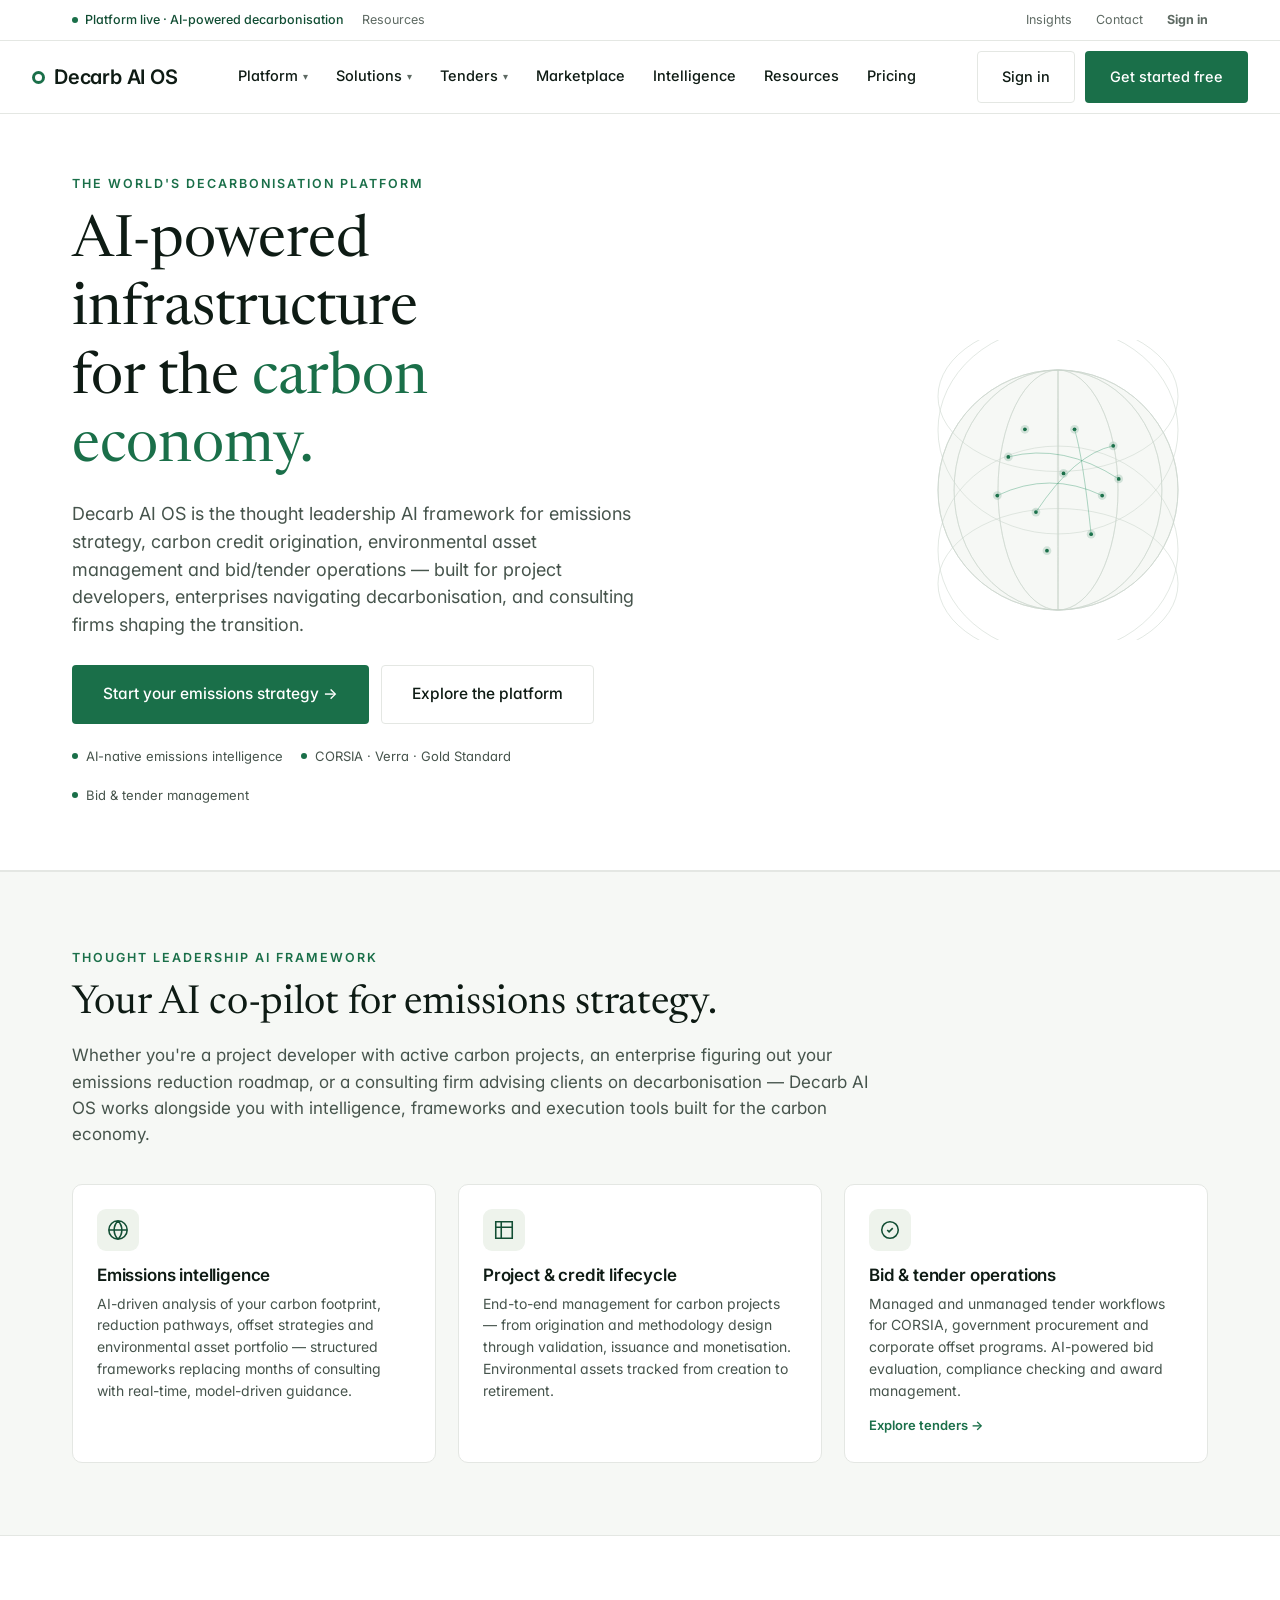
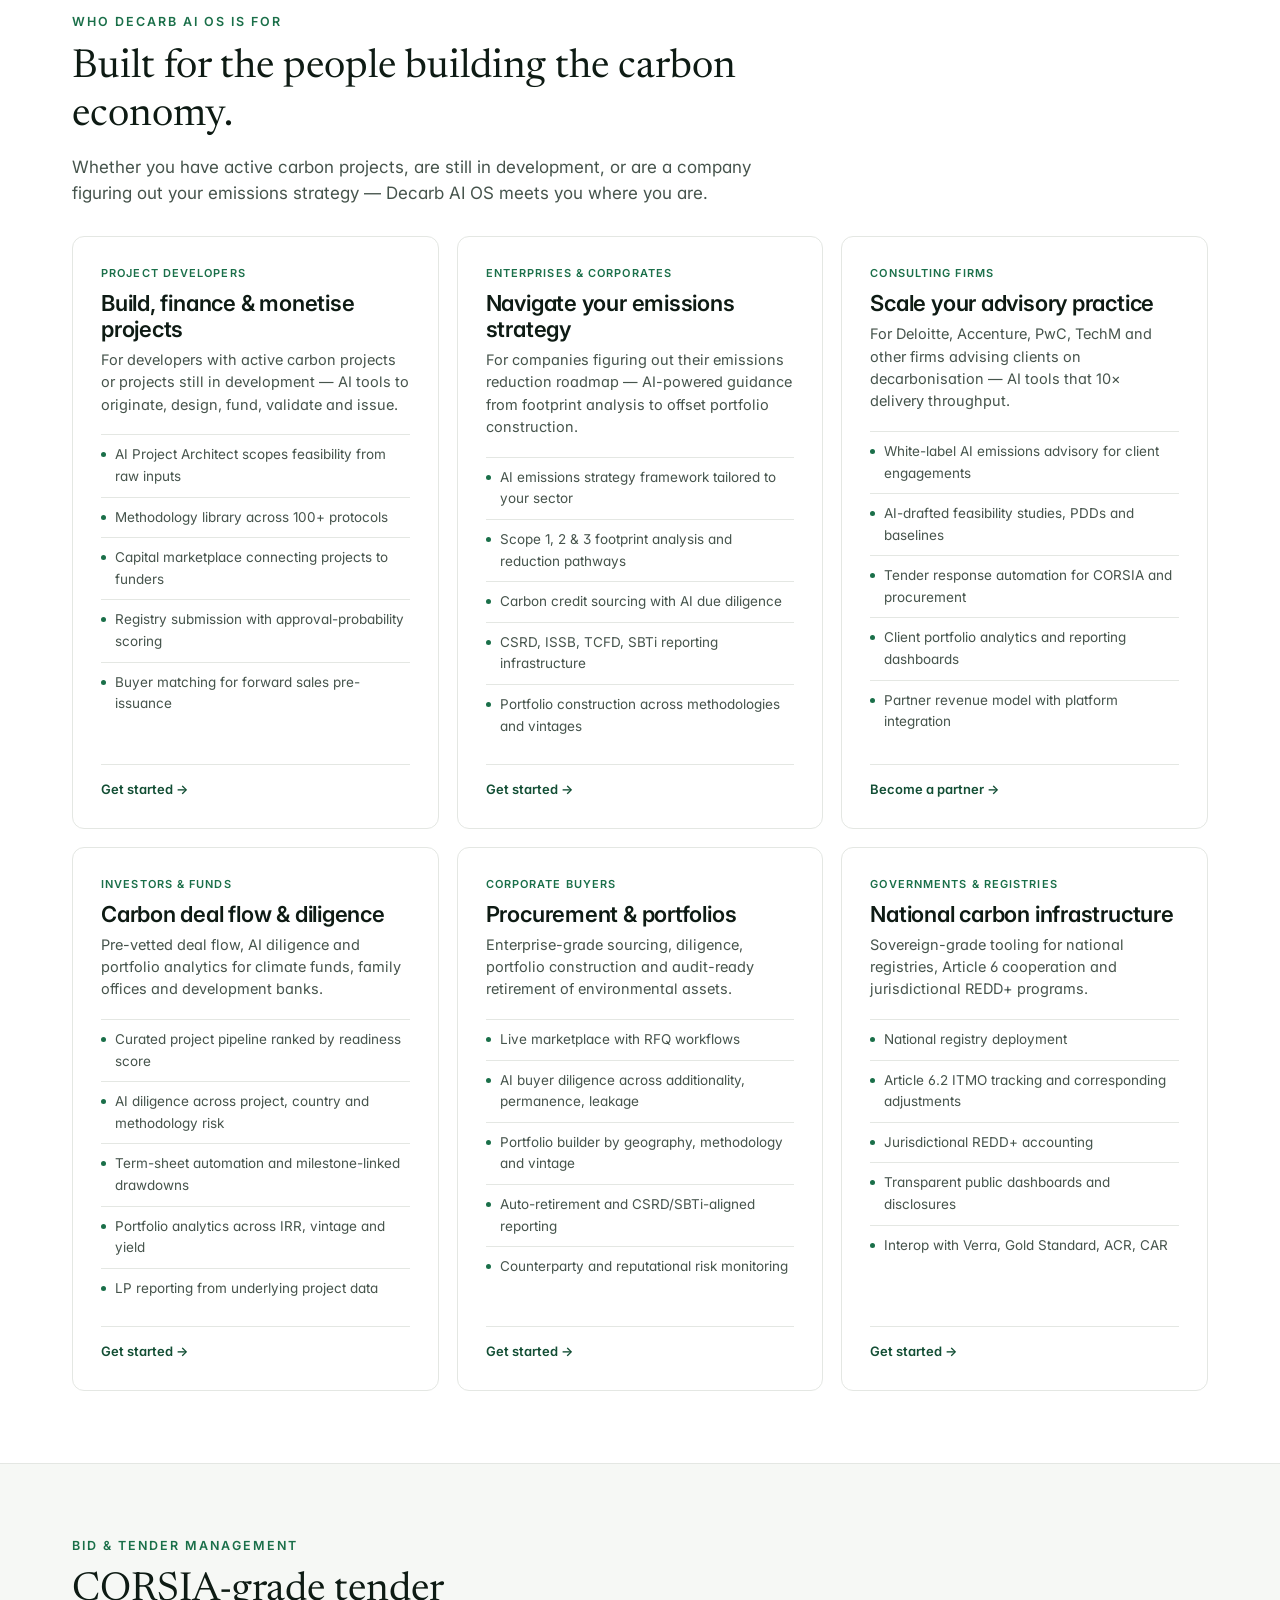
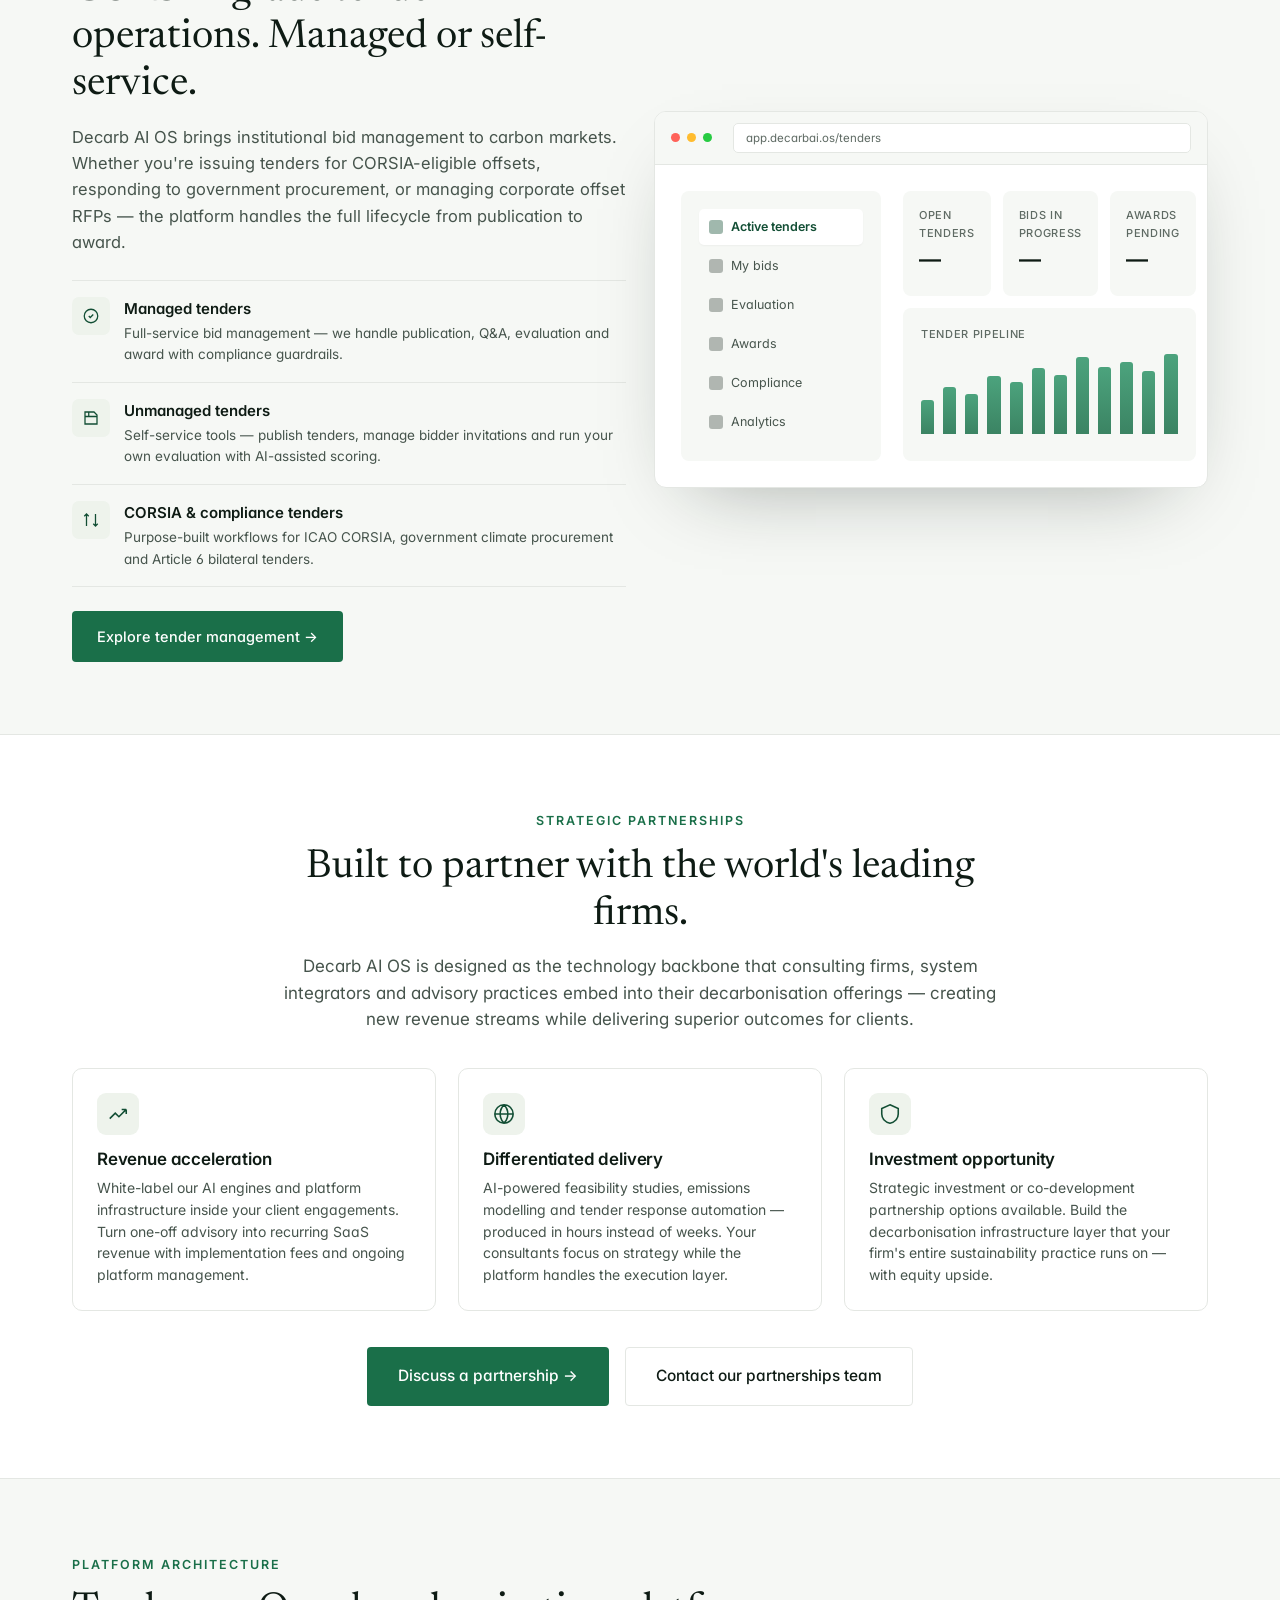
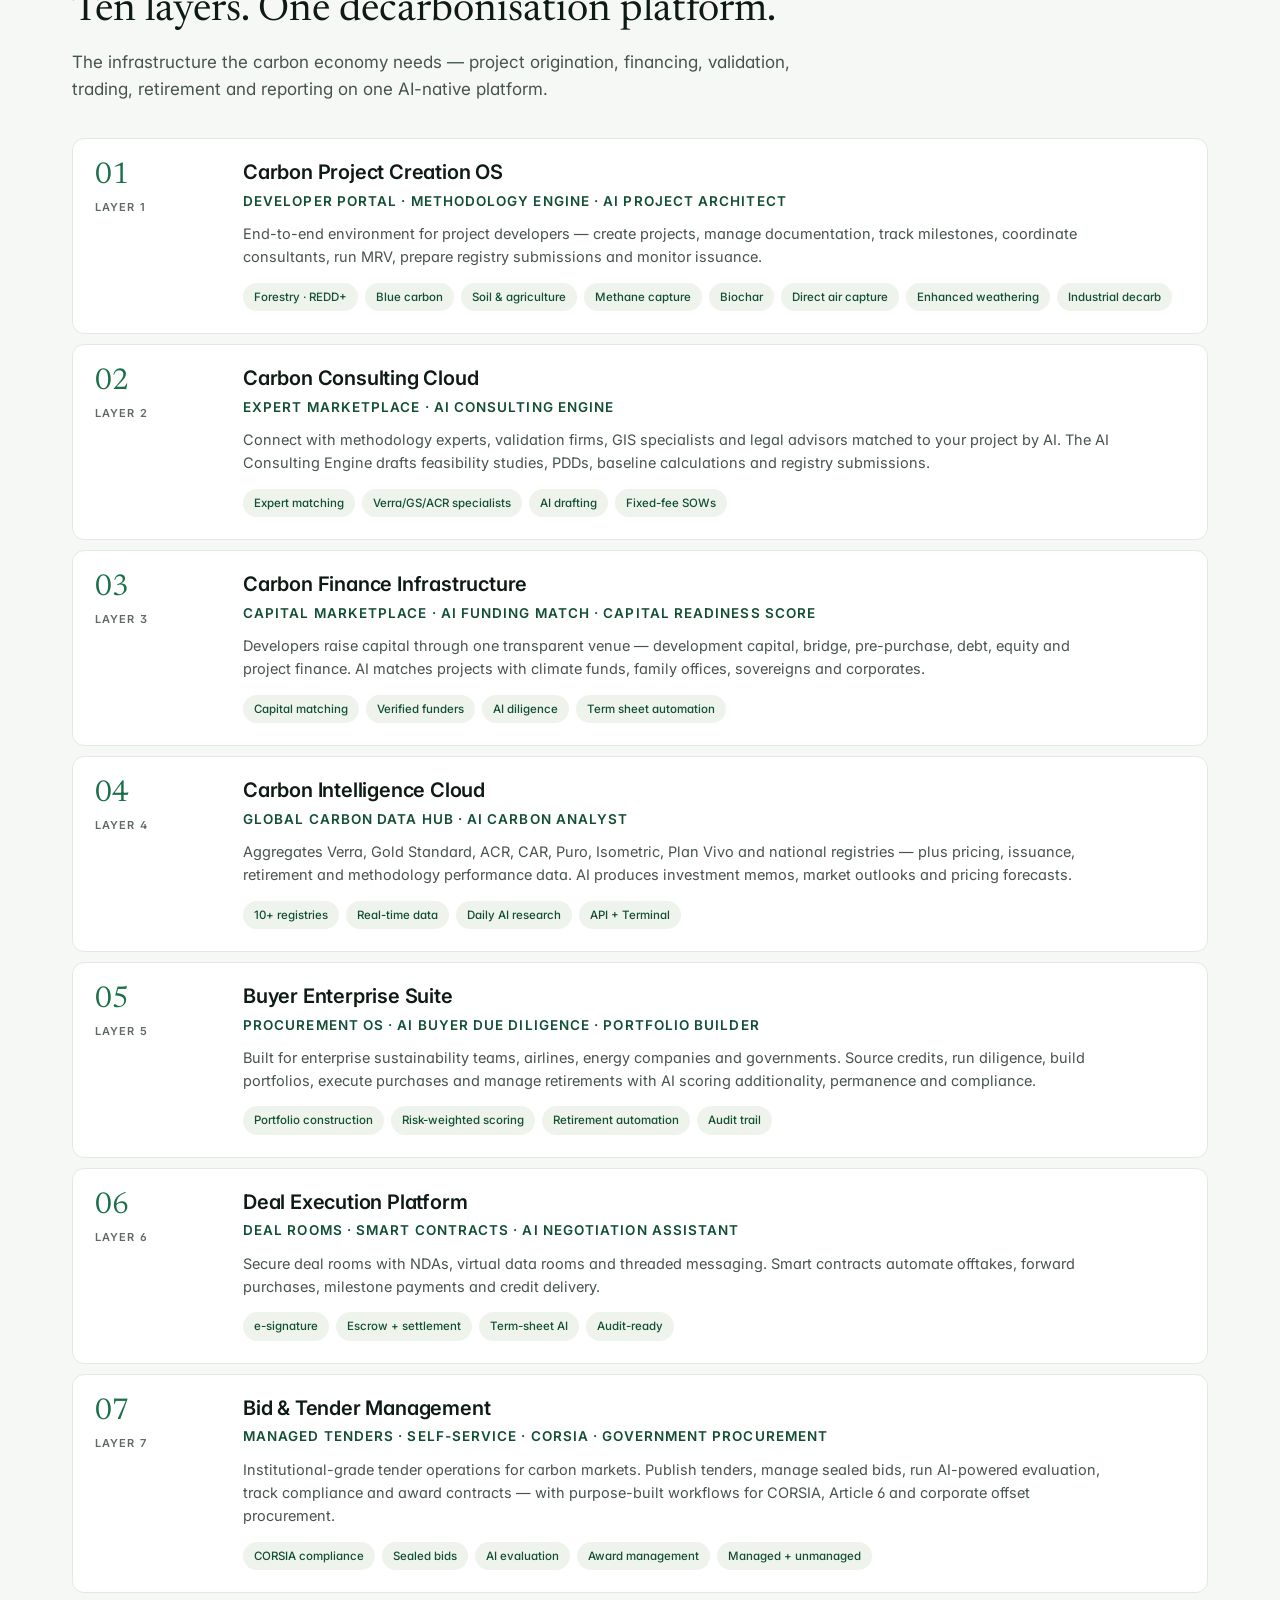
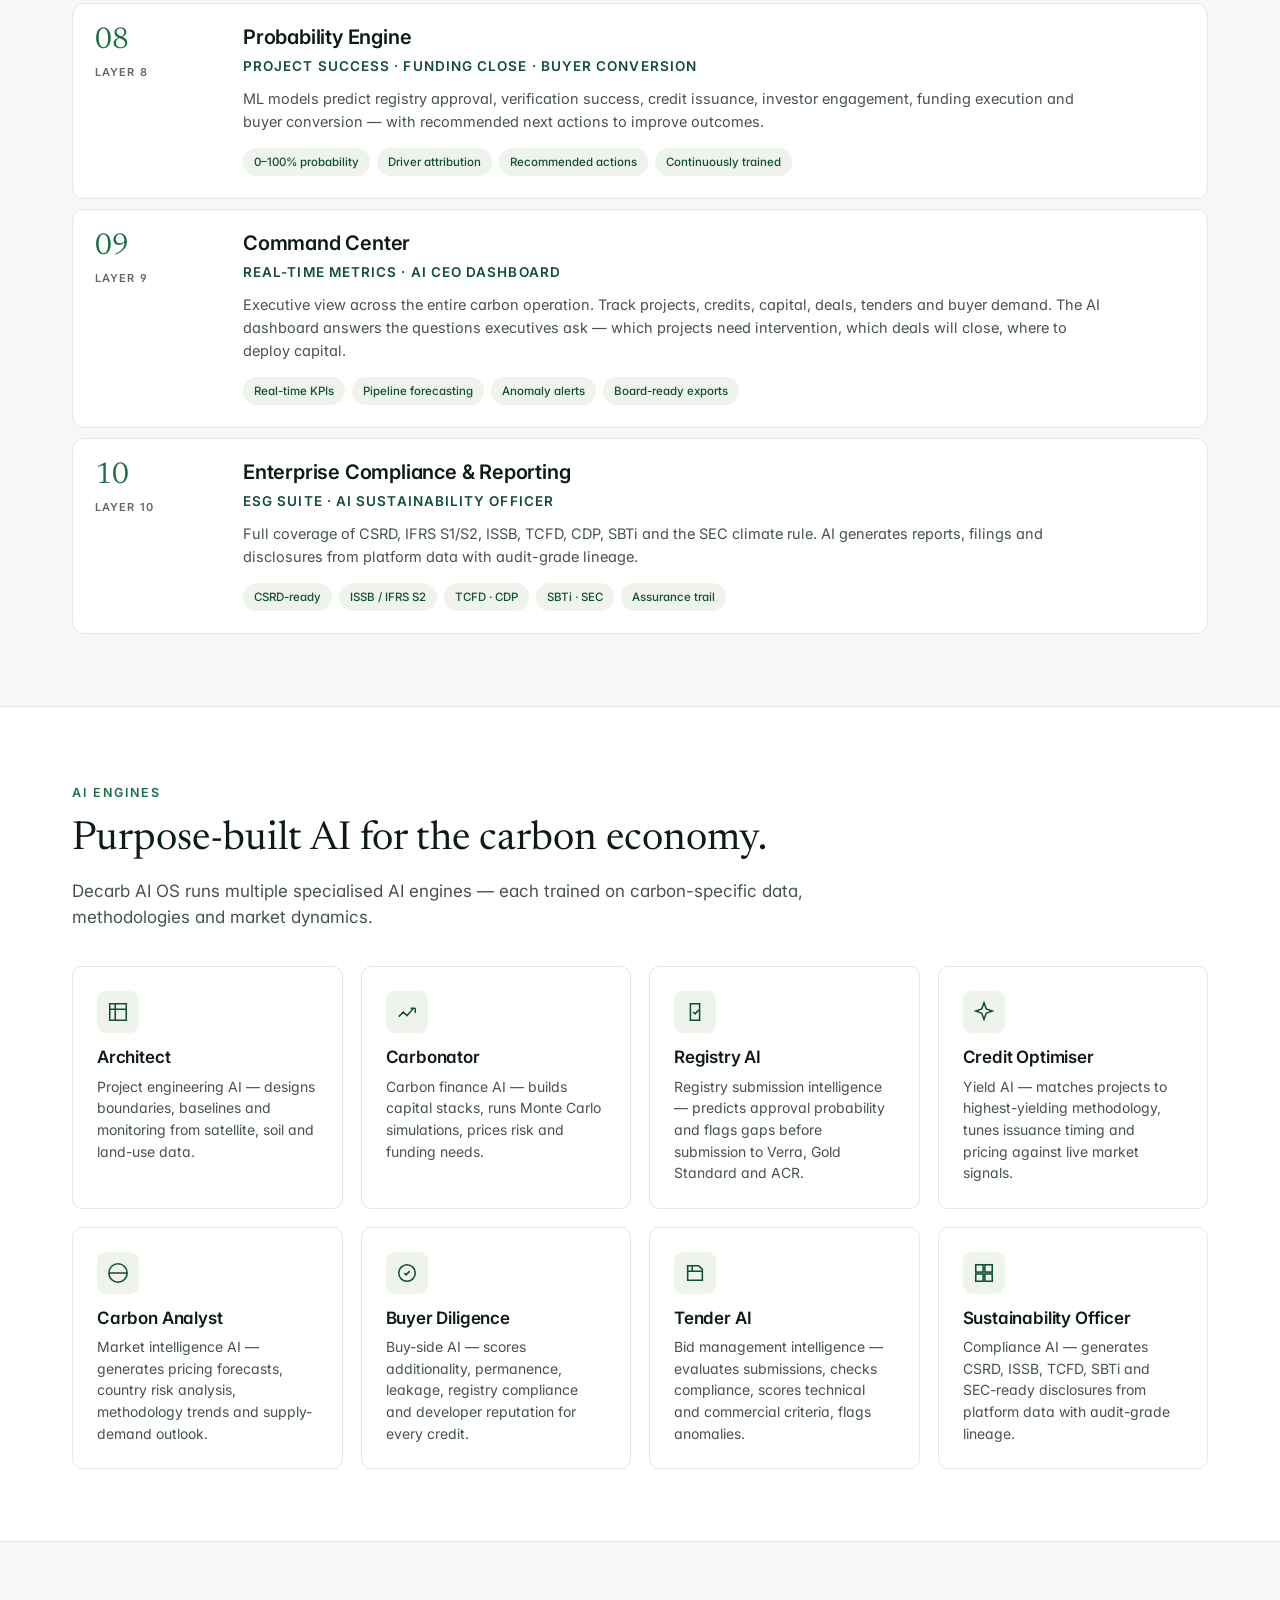
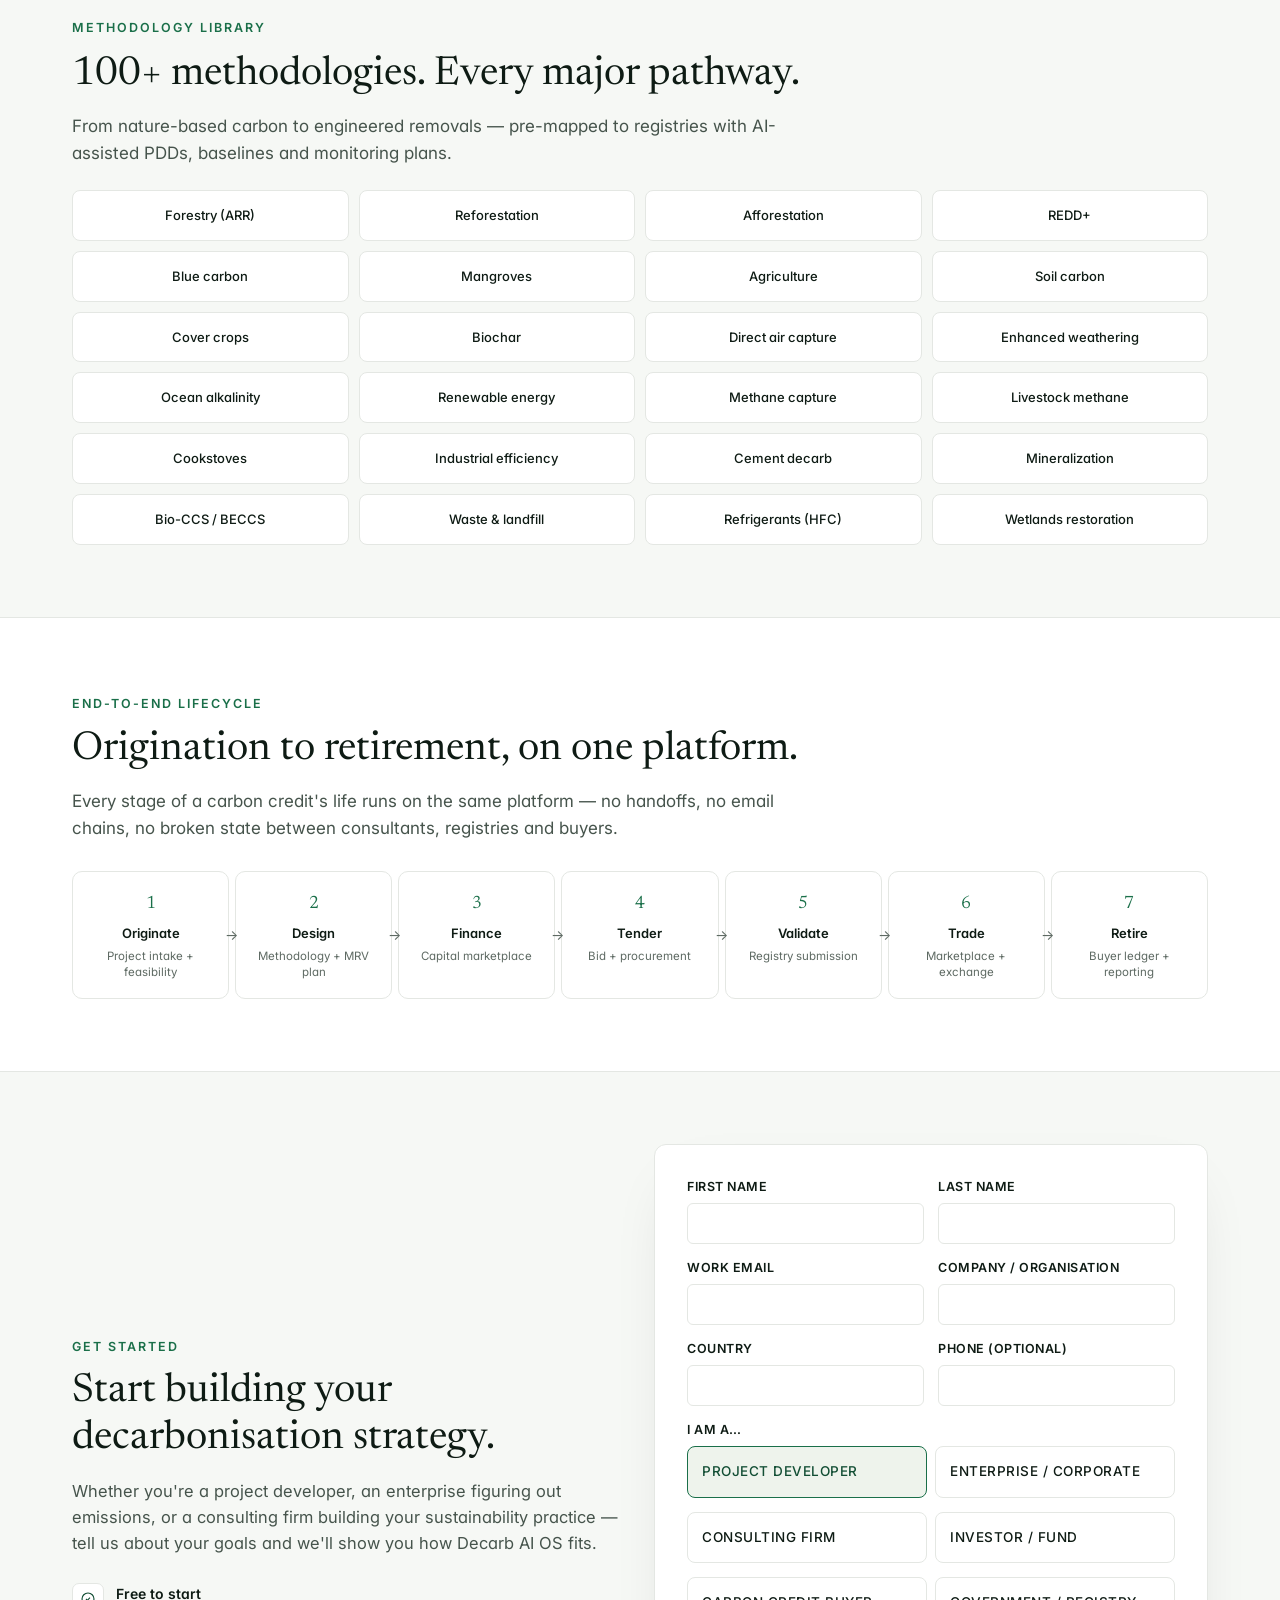
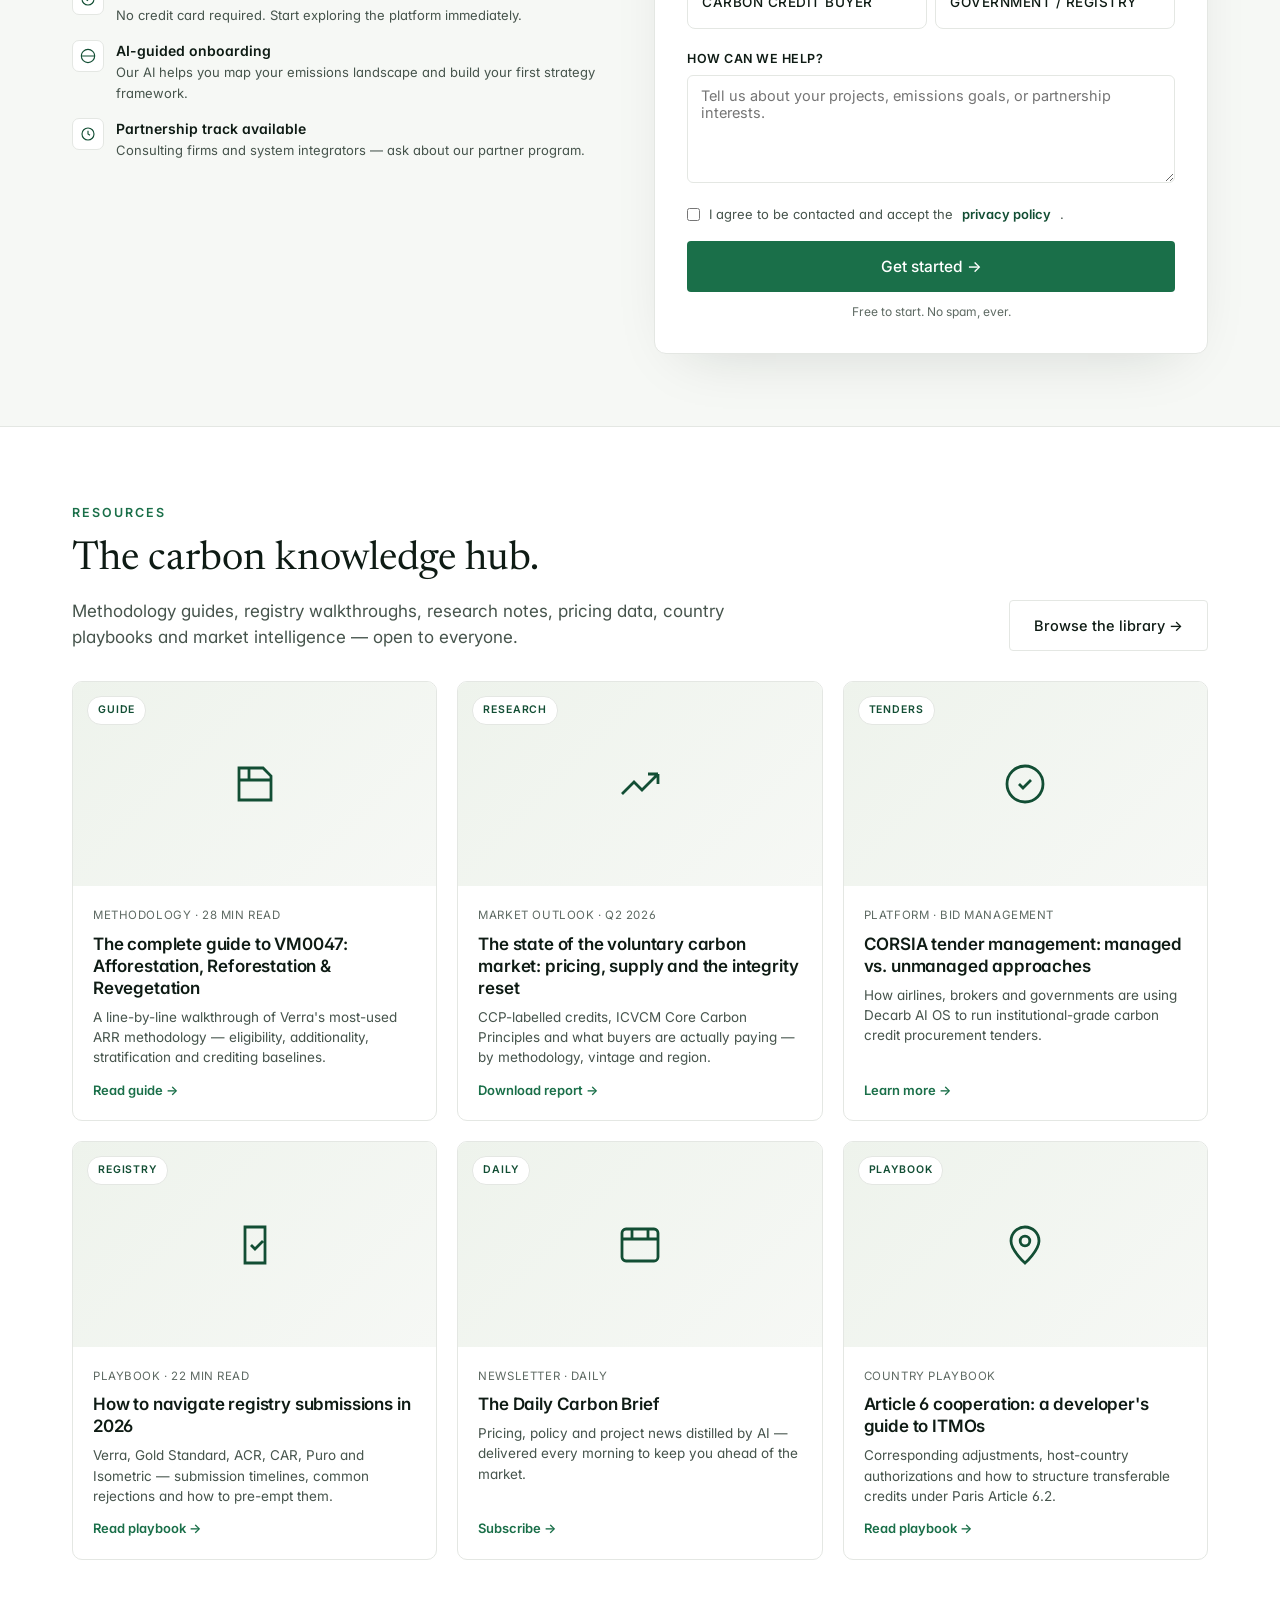
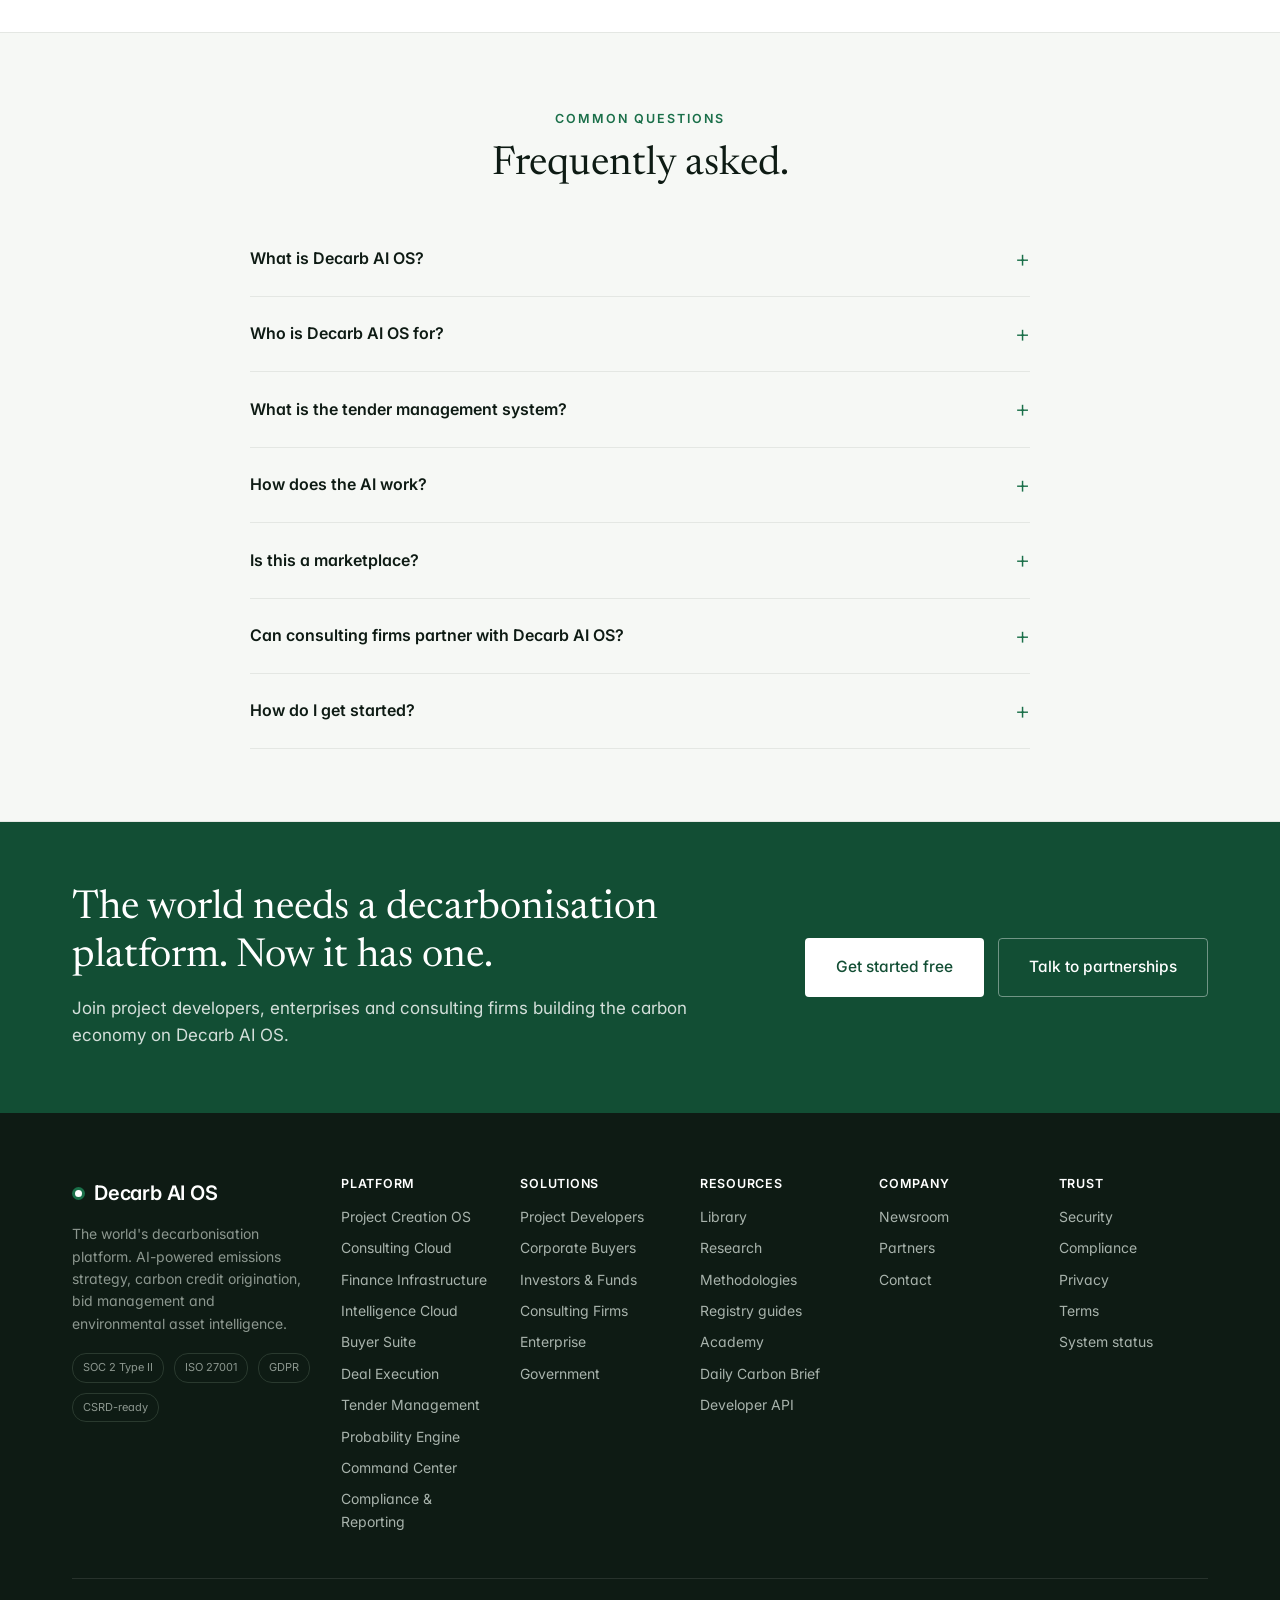
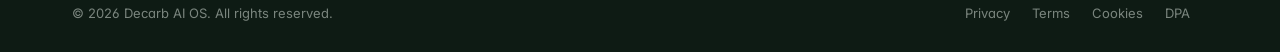
==== commit 5d69ef49: "Remove consulting firm trust bar from homepage Co-Authored-By: Claude Opus 4.7 <noreply@anthropic.co" ====
--- a/index.html
+++ b/index.html
@@ -147,17 +147,6 @@
     <div class="visual" id="visual"></div>
   </div>
 </header>
-
-<!-- Consulting firm trust bar -->
-<div class="trust">
-  <div class="wrap">
-    <div class="lab">Built for and with the world's leading consulting and advisory firms.</div>
-    <div class="logos">
-      <span>DELOITTE</span><span>ACCENTURE</span><span>PwC</span>
-      <span>TECH MAHINDRA</span><span>EY</span><span>KPMG</span>
-    </div>
-  </div>
-</div>
 
 <!-- AI Thought Leadership positioning -->
 <section class="sec alt">
